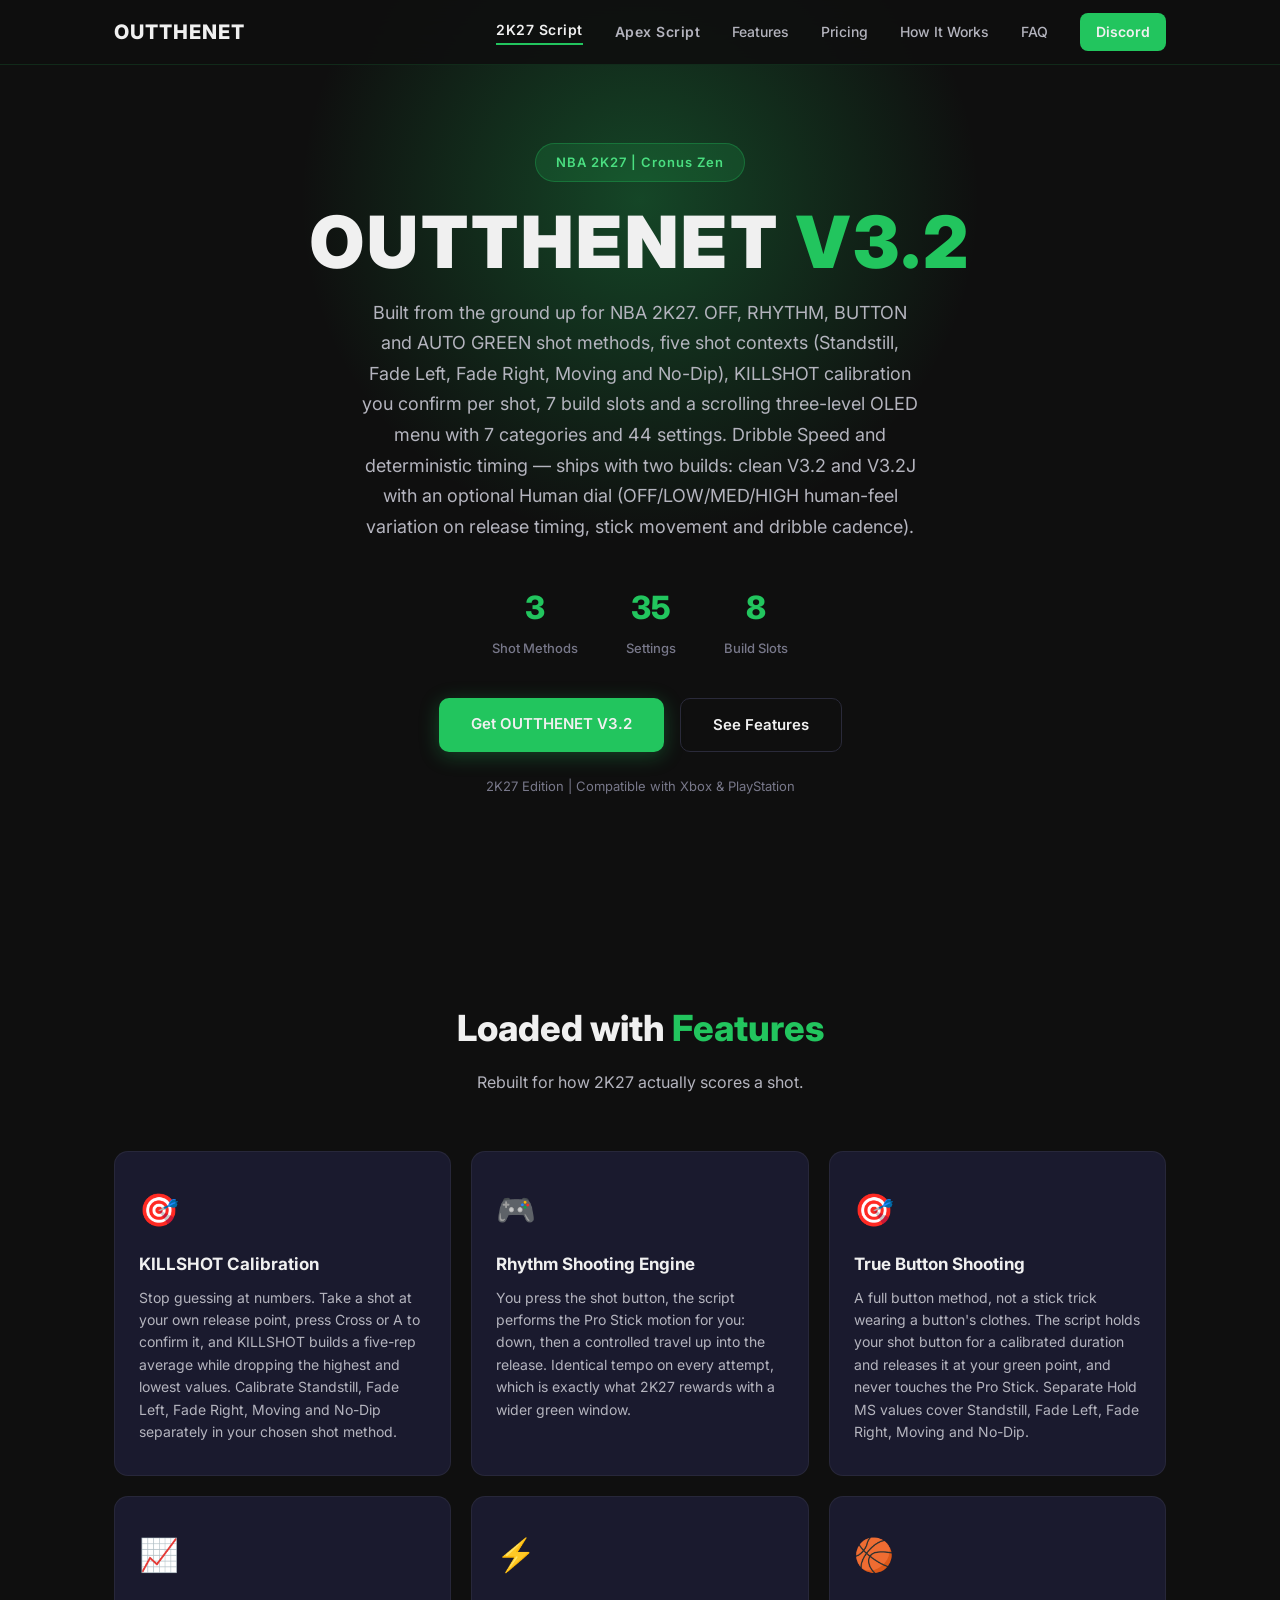
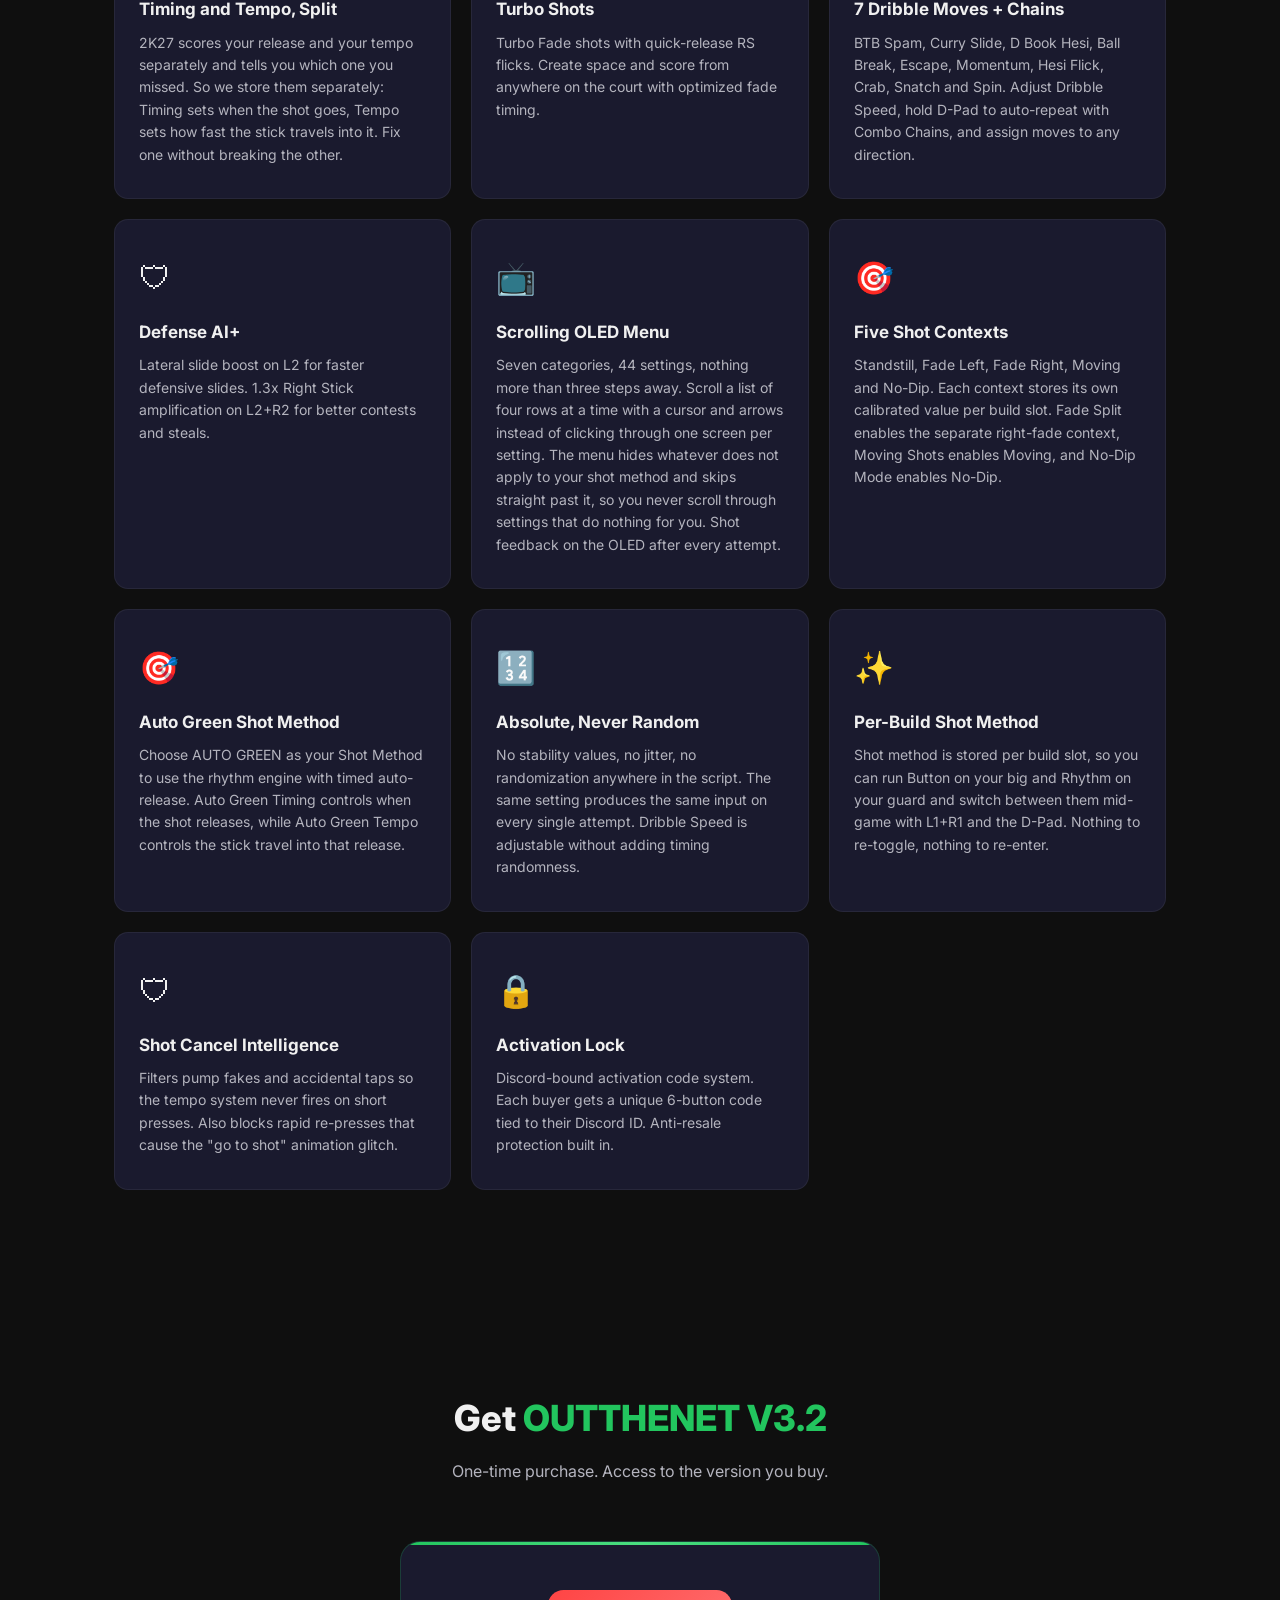
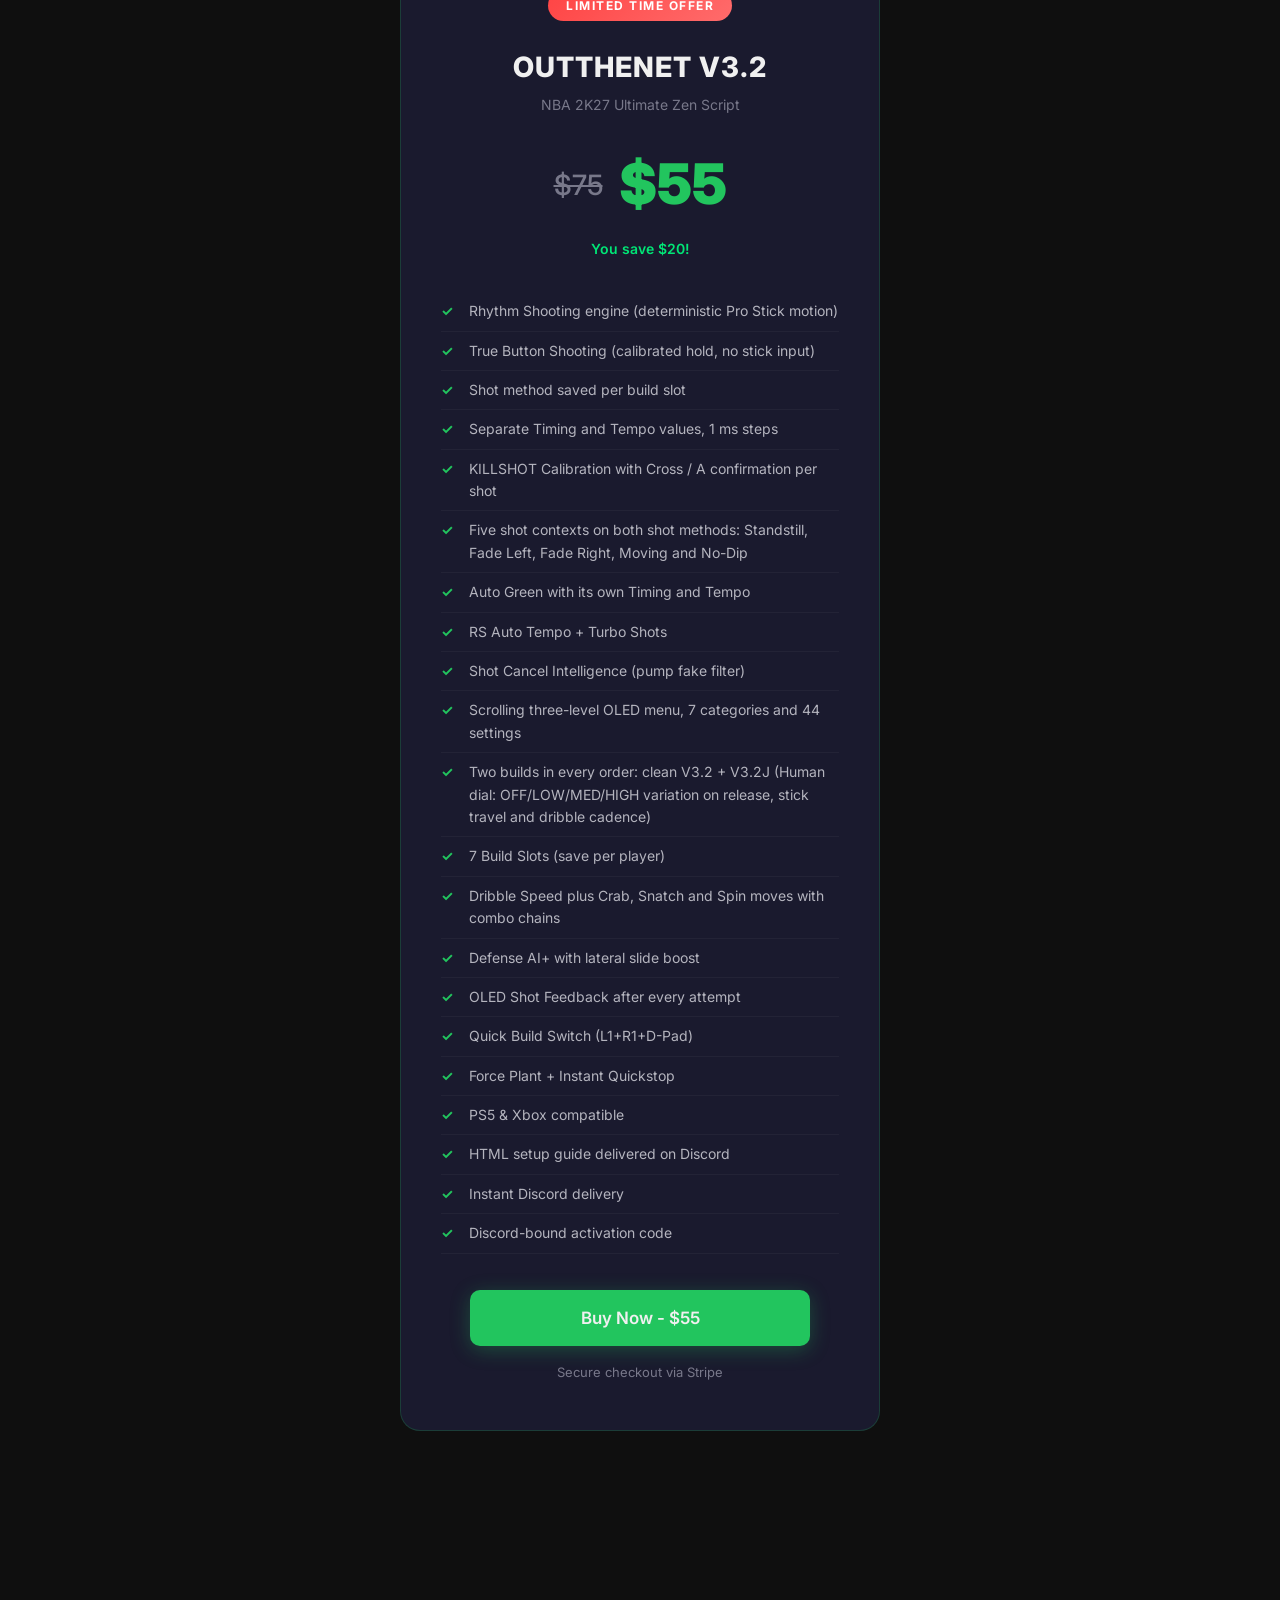
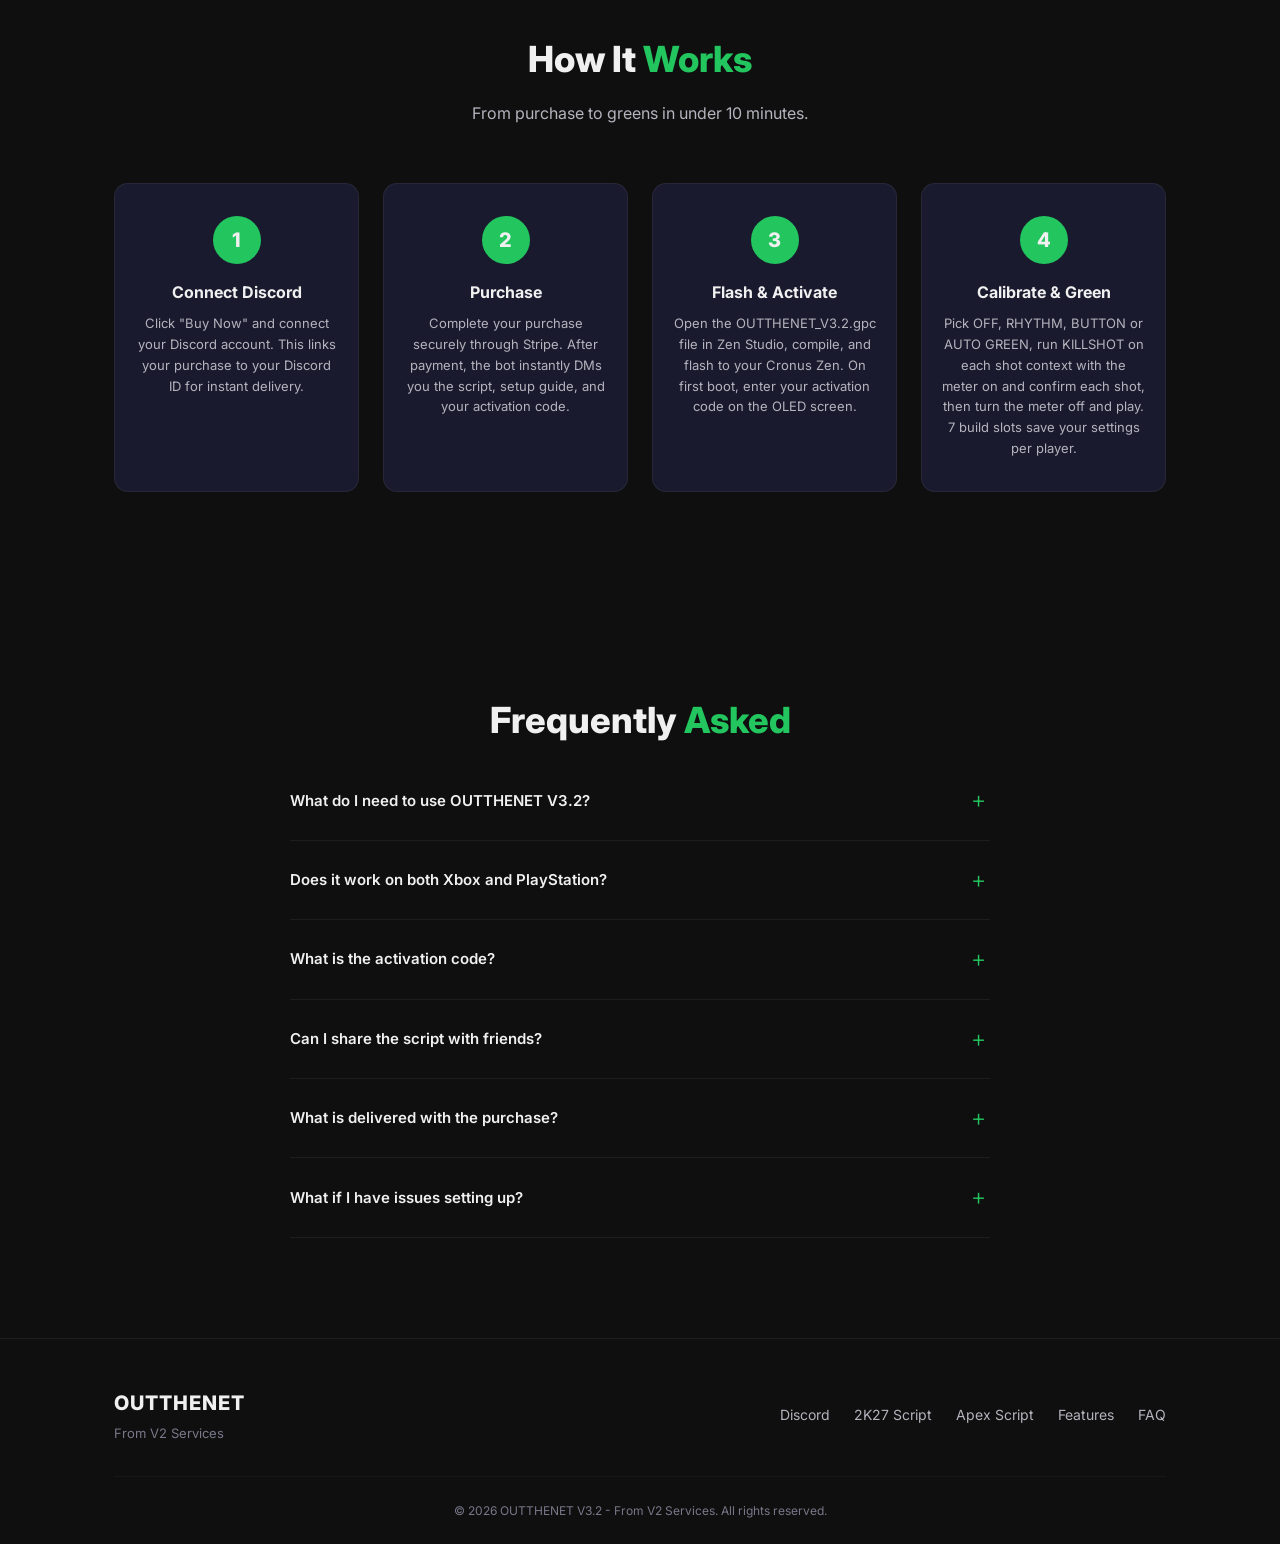
==== index.html @ f7b57c42 "V3.2J copy: stick movement variation Co-Authored-By: XP pxoder <pooder1008@gmail.com>" ====
<!DOCTYPE html>
<html lang="en">
<head>
    <meta charset="UTF-8">
    <meta name="viewport" content="width=device-width, initial-scale=1.0">
    <title>OUTTHENET V3.2 - NBA 2K27 Ultimate Zen Script</title>
    <link rel="preconnect" href="https://fonts.googleapis.com">
    <link rel="preconnect" href="https://fonts.gstatic.com" crossorigin>
    <link href="https://fonts.googleapis.com/css2?family=Inter:wght@300;400;500;600;700;800;900&display=swap" rel="stylesheet">
    <link rel="stylesheet" href="style.css">
</head>
<body>
    <!-- Nav -->
    <nav class="navbar">
        <div class="nav-container">
            <a href="index.html" class="nav-logo" style="text-decoration:none;color:inherit;">OUTTHENET</a>
            <div class="nav-links">
                <a href="index.html" class="nav-product-link nav-active">2K27 Script</a>
                <a href="apex.html" class="nav-product-link">Apex Script</a>
                <a href="#features">Features</a>
                <a href="#pricing">Pricing</a>
                <a href="#how-it-works">How It Works</a>
                <a href="#faq">FAQ</a>
                <a href="https://discord.gg/yZKKEfKaQA" target="_blank" class="nav-discord">Discord</a>
            </div>
            <button class="mobile-menu-btn" onclick="toggleMobile()">
                <span></span><span></span><span></span>
            </button>
        </div>
        <div class="mobile-menu" id="mobileMenu">
            <a href="index.html" onclick="toggleMobile()">2K27 Script</a>
            <a href="apex.html" onclick="toggleMobile()">Apex Script</a>
            <a href="#features" onclick="toggleMobile()">Features</a>
            <a href="#pricing" onclick="toggleMobile()">Pricing</a>
            <a href="#how-it-works" onclick="toggleMobile()">How It Works</a>
            <a href="#faq" onclick="toggleMobile()">FAQ</a>
            <a href="https://discord.gg/yZKKEfKaQA" target="_blank">Discord</a>
        </div>
    </nav>

    <!-- Hero -->
    <section class="hero">
        <div class="hero-glow"></div>
        <div class="hero-content">
            <div class="hero-badge">NBA 2K27 | Cronus Zen</div>
            <h1>OUTTHENET <span class="blue">V3.2</span></h1>
            <p class="hero-subtitle">Built from the ground up for NBA 2K27. OFF, RHYTHM, BUTTON and AUTO GREEN shot methods, five shot contexts (Standstill, Fade Left, Fade Right, Moving and No-Dip), KILLSHOT calibration you confirm per shot, 7 build slots and a scrolling three-level OLED menu with 7 categories and 44 settings. Dribble Speed and deterministic timing — ships with two builds: clean V3.2 and V3.2J with an optional Human dial (OFF/LOW/MED/HIGH human-feel variation on release timing, stick movement and dribble cadence).</p>
            <div class="hero-stats">
                <div class="stat">
                    <span class="stat-number">3</span>
                    <span class="stat-label">Shot Methods</span>
                </div>
                <div class="stat">
                    <span class="stat-number">35</span>
                    <span class="stat-label">Settings</span>
                </div>
                <div class="stat">
                    <span class="stat-number">8</span>
                    <span class="stat-label">Build Slots</span>
                </div>
            </div>
            <div class="hero-buttons">
                <a href="#pricing" class="btn btn-primary">Get OUTTHENET V3.2</a>
                <a href="#features" class="btn btn-outline">See Features</a>
            </div>
            <p class="hero-compat">2K27 Edition | Compatible with Xbox &amp; PlayStation</p>
        </div>
    </section>

    <!-- Features -->
    <section class="features" id="features">
        <div class="container">
            <h2 class="section-title">Loaded with <span class="blue">Features</span></h2>
            <p class="section-subtitle">Rebuilt for how 2K27 actually scores a shot.</p>
            <div class="features-grid">
                <div class="feature-card">
                    <div class="feature-icon">&#127919;</div>
                    <h3>KILLSHOT Calibration</h3>
                    <p>Stop guessing at numbers. Take a shot at your own release point, press Cross or A to confirm it, and KILLSHOT builds a five-rep average while dropping the highest and lowest values. Calibrate Standstill, Fade Left, Fade Right, Moving and No-Dip separately in your chosen shot method.</p>
                </div>
                <div class="feature-card">
                    <div class="feature-icon">&#127918;</div>
                    <h3>Rhythm Shooting Engine</h3>
                    <p>You press the shot button, the script performs the Pro Stick motion for you: down, then a controlled travel up into the release. Identical tempo on every attempt, which is exactly what 2K27 rewards with a wider green window.</p>
                </div>
                <div class="feature-card">
                    <div class="feature-icon">&#127919;</div>
                    <h3>True Button Shooting</h3>
                    <p>A full button method, not a stick trick wearing a button's clothes. The script holds your shot button for a calibrated duration and releases it at your green point, and never touches the Pro Stick. Separate Hold MS values cover Standstill, Fade Left, Fade Right, Moving and No-Dip.</p>
                </div>
                <div class="feature-card">
                    <div class="feature-icon">&#128200;</div>
                    <h3>Timing and Tempo, Split</h3>
                    <p>2K27 scores your release and your tempo separately and tells you which one you missed. So we store them separately: Timing sets when the shot goes, Tempo sets how fast the stick travels into it. Fix one without breaking the other.</p>
                </div>
                <div class="feature-card">
                    <div class="feature-icon">&#9889;</div>
                    <h3>Turbo Shots</h3>
                    <p>Turbo Fade shots with quick-release RS flicks. Create space and score from anywhere on the court with optimized fade timing.</p>
                </div>
                <div class="feature-card">
                    <div class="feature-icon">&#127936;</div>
                    <h3>7 Dribble Moves + Chains</h3>
                    <p>BTB Spam, Curry Slide, D Book Hesi, Ball Break, Escape, Momentum, Hesi Flick, Crab, Snatch and Spin. Adjust Dribble Speed, hold D-Pad to auto-repeat with Combo Chains, and assign moves to any direction.</p>
                </div>
                <div class="feature-card">
                    <div class="feature-icon">&#128737;</div>
                    <h3>Defense AI+</h3>
                    <p>Lateral slide boost on L2 for faster defensive slides. 1.3x Right Stick amplification on L2+R2 for better contests and steals.</p>
                </div>
                <div class="feature-card">
                    <div class="feature-icon">&#128250;</div>
                    <h3>Scrolling OLED Menu</h3>
                    <p>Seven categories, 44 settings, nothing more than three steps away. Scroll a list of four rows at a time with a cursor and arrows instead of clicking through one screen per setting. The menu hides whatever does not apply to your shot method and skips straight past it, so you never scroll through settings that do nothing for you. Shot feedback on the OLED after every attempt.</p>
                </div>
                <div class="feature-card">
                    <div class="feature-icon">&#127919;</div>
                    <h3>Five Shot Contexts</h3>
                    <p>Standstill, Fade Left, Fade Right, Moving and No-Dip. Each context stores its own calibrated value per build slot. Fade Split enables the separate right-fade context, Moving Shots enables Moving, and No-Dip Mode enables No-Dip.</p>
                </div>
                <div class="feature-card">
                    <div class="feature-icon">&#127919;</div>
                    <h3>Auto Green Shot Method</h3>
                    <p>Choose AUTO GREEN as your Shot Method to use the rhythm engine with timed auto-release. Auto Green Timing controls when the shot releases, while Auto Green Tempo controls the stick travel into that release.</p>
                </div>
                <div class="feature-card">
                    <div class="feature-icon">&#128290;</div>
                    <h3>Absolute, Never Random</h3>
                    <p>No stability values, no jitter, no randomization anywhere in the script. The same setting produces the same input on every single attempt. Dribble Speed is adjustable without adding timing randomness.</p>
                </div>
                <div class="feature-card">
                    <div class="feature-icon">&#10024;</div>
                    <h3>Per-Build Shot Method</h3>
                    <p>Shot method is stored per build slot, so you can run Button on your big and Rhythm on your guard and switch between them mid-game with L1+R1 and the D-Pad. Nothing to re-toggle, nothing to re-enter.</p>
                </div>
                <div class="feature-card">
                    <div class="feature-icon">&#128737;</div>
                    <h3>Shot Cancel Intelligence</h3>
                    <p>Filters pump fakes and accidental taps so the tempo system never fires on short presses. Also blocks rapid re-presses that cause the "go to shot" animation glitch.</p>
                </div>
                <div class="feature-card">
                    <div class="feature-icon">&#128274;</div>
                    <h3>Activation Lock</h3>
                    <p>Discord-bound activation code system. Each buyer gets a unique 6-button code tied to their Discord ID. Anti-resale protection built in.</p>
                </div>
            </div>
        </div>
    </section>

    <!-- Pricing -->
    <section class="pricing" id="pricing">
        <div class="container">
            <h2 class="section-title">Get <span class="blue">OUTTHENET V3.2</span></h2>
            <p class="section-subtitle">One-time purchase. Access to the version you buy.</p>
            <div class="pricing-card">
                <div class="pricing-badge">LIMITED TIME OFFER</div>
                <div class="pricing-name">OUTTHENET V3.2</div>
                <div class="pricing-tagline">NBA 2K27 Ultimate Zen Script</div>
                <div class="pricing-price">
                    <span class="original-price">$75</span>
                    <span class="current-price">$55</span>
                </div>
                <div class="pricing-save">You save $20!</div>
                <ul class="pricing-features">
                    <li>Rhythm Shooting engine (deterministic Pro Stick motion)</li>
                    <li>True Button Shooting (calibrated hold, no stick input)</li>
                    <li>Shot method saved per build slot</li>
                    <li>Separate Timing and Tempo values, 1 ms steps</li>
                    <li>KILLSHOT Calibration with Cross / A confirmation per shot</li>
                    <li>Five shot contexts on both shot methods: Standstill, Fade Left, Fade Right, Moving and No-Dip</li>
                    <li>Auto Green with its own Timing and Tempo</li>
                    <li>RS Auto Tempo + Turbo Shots</li>
                    <li>Shot Cancel Intelligence (pump fake filter)</li>
                    <li>Scrolling three-level OLED menu, 7 categories and 44 settings</li>
                    <li>Two builds in every order: clean V3.2 + V3.2J (Human dial: OFF/LOW/MED/HIGH variation on release, stick travel and dribble cadence)</li>
                    <li>7 Build Slots (save per player)</li>
                    <li>Dribble Speed plus Crab, Snatch and Spin moves with combo chains</li>
                    <li>Defense AI+ with lateral slide boost</li>
                    <li>OLED Shot Feedback after every attempt</li>
                    <li>Quick Build Switch (L1+R1+D-Pad)</li>
                    <li>Force Plant + Instant Quickstop</li>
                    <li>PS5 &amp; Xbox compatible</li>
                    <li>HTML setup guide delivered on Discord</li>
                    <li>Instant Discord delivery</li>
                    <li>Discord-bound activation code</li>
                </ul>
                <button class="btn btn-primary btn-large" id="buyButton" onclick="handleBuy()">
                    Buy Now - $55
                </button>
                <p class="pricing-note">Secure checkout via Stripe</p>
            </div>
        </div>
    </section>

    <!-- How It Works -->
    <section class="how-it-works" id="how-it-works">
        <div class="container">
            <h2 class="section-title">How It <span class="blue">Works</span></h2>
            <p class="section-subtitle">From purchase to greens in under 10 minutes.</p>
            <div class="steps">
                <div class="step">
                    <div class="step-number">1</div>
                    <h3>Connect Discord</h3>
                    <p>Click "Buy Now" and connect your Discord account. This links your purchase to your Discord ID for instant delivery.</p>
                </div>
                <div class="step">
                    <div class="step-number">2</div>
                    <h3>Purchase</h3>
                    <p>Complete your purchase securely through Stripe. After payment, the bot instantly DMs you the script, setup guide, and your activation code.</p>
                </div>
                <div class="step">
                    <div class="step-number">3</div>
                    <h3>Flash &amp; Activate</h3>
                    <p>Open the OUTTHENET_V3.2.gpc file in Zen Studio, compile, and flash to your Cronus Zen. On first boot, enter your activation code on the OLED screen.</p>
                </div>
                <div class="step">
                    <div class="step-number">4</div>
                    <h3>Calibrate & Green</h3>
                        <p>Pick OFF, RHYTHM, BUTTON or AUTO GREEN, run KILLSHOT on each shot context with the meter on and confirm each shot, then turn the meter off and play. 7 build slots save your settings per player.</p>
                </div>
            </div>
        </div>
    </section>

    <!-- FAQ -->
    <section class="faq" id="faq">
        <div class="container">
            <h2 class="section-title">Frequently <span class="blue">Asked</span></h2>
            <div class="faq-list">
                <div class="faq-item" onclick="toggleFaq(this)">
                    <div class="faq-question">
                        <span>What do I need to use OUTTHENET V3.2?</span>
                        <span class="faq-arrow">+</span>
                    </div>
                    <div class="faq-answer">
                        <p>You need a Cronus Zen device, a USB cable, Zen Studio software (free), and an Xbox or PlayStation controller and console. A Discord account is required for your activation code.</p>
                    </div>
                </div>
                <div class="faq-item" onclick="toggleFaq(this)">
                    <div class="faq-question">
                        <span>Does it work on both Xbox and PlayStation?</span>
                        <span class="faq-arrow">+</span>
                    </div>
                    <div class="faq-answer">
                        <p>Yes! The script supports PS5 and Xbox, auto-detects your console, and adjusts button labels on the OLED automatically. All features work identically on both platforms.</p>
                    </div>
                </div>
                <div class="faq-item" onclick="toggleFaq(this)">
                    <div class="faq-question">
                        <span>What is the activation code?</span>
                        <span class="faq-arrow">+</span>
                    </div>
                    <div class="faq-answer">
                        <p>After purchasing, our bot automatically DMs you a unique 6-button code tied to your Discord ID along with the script and setup guide. Enter the code on your Zen's OLED screen once - it saves permanently.</p>
                    </div>
                </div>
                <div class="faq-item" onclick="toggleFaq(this)">
                    <div class="faq-question">
                        <span>Can I share the script with friends?</span>
                        <span class="faq-arrow">+</span>
                    </div>
                    <div class="faq-answer">
                        <p>Each copy requires a unique activation code generated from a Discord account with the VIP role. Your friends would need to purchase their own copy to receive a code.</p>
                    </div>
                </div>
                <div class="faq-item" onclick="toggleFaq(this)">
                    <div class="faq-question">
                        <span>What is delivered with the purchase?</span>
                        <span class="faq-arrow">+</span>
                    </div>
                    <div class="faq-answer">
                        <p>Your purchase includes the OUTTHENET V3.2 script and the HTML setup guide delivered through Discord. The guide covers activation, the three-level menu, KILLSHOT calibration, five shot contexts, Dribble Speed and the Crab, Snatch and Spin moves.</p>
                    </div>
                </div>
                <div class="faq-item" onclick="toggleFaq(this)">
                    <div class="faq-question">
                        <span>What if I have issues setting up?</span>
                        <span class="faq-arrow">+</span>
                    </div>
                    <div class="faq-answer">
                        <p>An HTML setup guide that opens in any browser is delivered on Discord with your purchase, covering installation, activation, menu navigation, recommended settings, and troubleshooting. You can also get help in our Discord server.</p>
                    </div>
                </div>
            </div>
        </div>
    </section>

    <!-- Footer -->
    <footer class="footer">
        <div class="container">
            <div class="footer-content">
                <div class="footer-brand">
                    <div class="footer-logo">OUTTHENET</div>
                    <p>From V2 Services</p>
                </div>
                <div class="footer-links">
                    <a href="https://discord.gg/yZKKEfKaQA" target="_blank">Discord</a>
                    <a href="index.html">2K27 Script</a>
                    <a href="apex.html">Apex Script</a>
                    <a href="#features">Features</a>
                    <a href="#faq">FAQ</a>
                </div>
            </div>
            <div class="footer-bottom">
                <p>&copy; 2026 OUTTHENET V3.2 - From V2 Services. All rights reserved.</p>
            </div>
        </div>
    </footer>

    <script>window.OUTTHENET_DELIVERY_URL = 'https://outthenetvision-production.up.railway.app';</script>
    <script src="script.js"></script>
</body>
</html>
---- style.css ----
/* === RESET & BASE === */
*, *::before, *::after {
    margin: 0;
    padding: 0;
    box-sizing: border-box;
}

:root {
    --bg: #0f0f0f;
    --bg-card: #1a1a2e;
    --bg-card-hover: #1e1e3a;
    --blue: #22c55e;
    --blue-light: #4ade80;
    --blue-glow: rgba(34, 197, 94, 0.3);
    --white: #f0f0f0;
    --gray: #b4b4be;
    --gray-mid: #78788a;
    --gray-dark: #2a2a3a;
    --green: #00e676;
    --red: #ff4444;
    --font: 'Inter', -apple-system, BlinkMacSystemFont, 'Segoe UI', sans-serif;
}

html {
    scroll-behavior: smooth;
}

body {
    font-family: var(--font);
    background: var(--bg);
    color: var(--white);
    line-height: 1.6;
    overflow-x: hidden;
}

.container {
    max-width: 1100px;
    margin: 0 auto;
    padding: 0 24px;
}

.blue { color: var(--blue); }
.v2 { color: var(--blue); }
.cyan { color: #00e5ff; }

/* === NAVBAR === */
.navbar {
    position: fixed;
    top: 0;
    left: 0;
    right: 0;
    z-index: 1000;
    background: rgba(15, 15, 15, 0.9);
    backdrop-filter: blur(20px);
    border-bottom: 1px solid rgba(34, 197, 94, 0.15);
}

.nav-container {
    max-width: 1100px;
    margin: 0 auto;
    padding: 0 24px;
    display: flex;
    align-items: center;
    justify-content: space-between;
    height: 64px;
}

.nav-logo {
    font-size: 20px;
    font-weight: 800;
    letter-spacing: 1px;
}

.nav-links {
    display: flex;
    align-items: center;
    gap: 32px;
}

.nav-links a {
    color: var(--gray);
    text-decoration: none;
    font-size: 14px;
    font-weight: 500;
    transition: color 0.2s;
}

.nav-links a:hover {
    color: var(--white);
}

.nav-discord {
    background: var(--blue);
    color: var(--white) !important;
    padding: 8px 16px;
    border-radius: 8px;
    font-weight: 600 !important;
    transition: background 0.2s !important;
}

.nav-discord:hover {
    background: var(--blue-light) !important;
}

.nav-product-link {
    font-weight: 600 !important;
    letter-spacing: 0.5px;
}

.nav-active {
    color: var(--white) !important;
    border-bottom: 2px solid var(--blue);
    padding-bottom: 2px;
}

/* APEX page nav-active uses cyan */
body.apex-page .nav-active {
    border-bottom-color: #00e5ff;
}

.mobile-menu-btn {
    display: none;
    flex-direction: column;
    gap: 5px;
    background: none;
    border: none;
    cursor: pointer;
    padding: 4px;
}

.mobile-menu-btn span {
    display: block;
    width: 24px;
    height: 2px;
    background: var(--white);
    border-radius: 2px;
    transition: 0.3s;
}

.mobile-menu {
    display: none;
    flex-direction: column;
    padding: 16px 24px;
    gap: 16px;
    background: rgba(15, 15, 15, 0.98);
    border-bottom: 1px solid rgba(34, 197, 94, 0.15);
}

.mobile-menu a {
    color: var(--gray);
    text-decoration: none;
    font-size: 16px;
    font-weight: 500;
}

.mobile-menu.active {
    display: flex;
}

/* === HERO === */
.hero {
    min-height: 100vh;
    display: flex;
    align-items: center;
    justify-content: center;
    text-align: center;
    padding: 100px 24px 60px;
    position: relative;
    overflow: hidden;
}

.hero-glow {
    position: absolute;
    top: -200px;
    left: 50%;
    transform: translateX(-50%);
    width: 800px;
    height: 800px;
    background: radial-gradient(circle, var(--blue-glow) 0%, transparent 60%);
    pointer-events: none;
    animation: pulseGlow 4s ease-in-out infinite;
}

@keyframes pulseGlow {
    0%, 100% { opacity: 0.4; transform: translateX(-50%) scale(1); }
    50% { opacity: 0.7; transform: translateX(-50%) scale(1.1); }
}

.hero-content {
    position: relative;
    z-index: 1;
    max-width: 700px;
}

.hero-badge {
    display: inline-block;
    background: rgba(34, 197, 94, 0.15);
    border: 1px solid rgba(34, 197, 94, 0.3);
    color: var(--blue-light);
    padding: 8px 20px;
    border-radius: 50px;
    font-size: 13px;
    font-weight: 600;
    letter-spacing: 1px;
    margin-bottom: 24px;
}

.hero h1 {
    font-size: 72px;
    font-weight: 900;
    letter-spacing: 3px;
    line-height: 1;
    margin-bottom: 20px;
}

.hero-subtitle {
    font-size: 18px;
    color: var(--gray);
    max-width: 560px;
    margin: 0 auto 40px;
    line-height: 1.7;
}

.hero-stats {
    display: flex;
    justify-content: center;
    gap: 48px;
    margin-bottom: 40px;
}

.stat {
    display: flex;
    flex-direction: column;
    align-items: center;
}

.stat-number {
    font-size: 32px;
    font-weight: 800;
    color: var(--blue);
}

.stat-label {
    font-size: 13px;
    color: var(--gray-mid);
    font-weight: 500;
    margin-top: 4px;
}

.hero-buttons {
    display: flex;
    gap: 16px;
    justify-content: center;
    margin-bottom: 24px;
}

.hero-compat {
    font-size: 13px;
    color: var(--gray-mid);
}

/* === APEX CYAN THEME === */
.hero-glow-cyan {
    background: radial-gradient(circle, rgba(0, 229, 255, 0.25) 0%, transparent 60%);
}

.stat-cyan {
    color: #00e5ff;
}

.btn-cyan {
    background: #00e5ff;
    color: #0a0a0f;
    box-shadow: 0 4px 20px rgba(0, 229, 255, 0.3);
}

.btn-cyan:hover {
    background: #46e5ff;
    box-shadow: 0 4px 30px rgba(0, 229, 255, 0.5);
    transform: translateY(-1px);
    color: #0a0a0f;
}

.price-cyan {
    color: #00e5ff;
}

.faq-arrow-cyan {
    color: #00e5ff;
}

/* === BUTTONS === */
.btn {
    display: inline-block;
    padding: 14px 32px;
    border-radius: 10px;
    font-size: 15px;
    font-weight: 600;
    text-decoration: none;
    cursor: pointer;
    border: none;
    transition: all 0.2s;
    font-family: var(--font);
}

.btn-primary {
    background: var(--blue);
    color: var(--white);
    box-shadow: 0 4px 20px var(--blue-glow);
}

.btn-primary:hover {
    background: var(--blue-light);
    box-shadow: 0 4px 30px rgba(34, 197, 94, 0.5);
    transform: translateY(-1px);
}

.btn-outline {
    background: transparent;
    color: var(--white);
    border: 1px solid var(--gray-dark);
}

.btn-outline:hover {
    border-color: var(--blue);
    color: var(--blue-light);
}

.btn-large {
    padding: 18px 48px;
    font-size: 17px;
    width: 100%;
    max-width: 340px;
}

/* === FEATURES === */
.features {
    padding: 100px 0;
}

.section-title {
    text-align: center;
    font-size: 36px;
    font-weight: 800;
    margin-bottom: 12px;
}

.section-subtitle {
    text-align: center;
    color: var(--gray);
    font-size: 16px;
    margin-bottom: 56px;
}

.features-grid {
    display: grid;
    grid-template-columns: repeat(3, 1fr);
    gap: 20px;
}

.feature-card {
    background: var(--bg-card);
    border: 1px solid rgba(255, 255, 255, 0.06);
    border-radius: 14px;
    padding: 32px 24px;
    transition: all 0.3s;
}

.feature-card:hover {
    background: var(--bg-card-hover);
    border-color: rgba(34, 197, 94, 0.2);
    transform: translateY(-4px);
    box-shadow: 0 8px 30px rgba(34, 197, 94, 0.1);
}

.feature-card-apex:hover {
    border-color: rgba(0, 229, 255, 0.2);
    box-shadow: 0 8px 30px rgba(0, 229, 255, 0.1);
}

.feature-icon {
    font-size: 32px;
    margin-bottom: 16px;
}

.feature-card h3 {
    font-size: 17px;
    font-weight: 700;
    margin-bottom: 8px;
    color: var(--white);
}

.feature-card p {
    font-size: 14px;
    color: var(--gray);
    line-height: 1.6;
}

/* === PRICING === */
.pricing {
    padding: 100px 0;
}

.pricing-card {
    max-width: 480px;
    margin: 0 auto;
    background: var(--bg-card);
    border: 1px solid rgba(34, 197, 94, 0.2);
    border-radius: 20px;
    padding: 48px 40px;
    text-align: center;
    position: relative;
    overflow: hidden;
}

.pricing-card::before {
    content: '';
    position: absolute;
    top: 0;
    left: 0;
    right: 0;
    height: 3px;
    background: linear-gradient(90deg, var(--blue), var(--blue-light), var(--blue));
}

.pricing-card-apex {
    border-color: rgba(0, 229, 255, 0.2);
}

.pricing-card-apex::before {
    background: linear-gradient(90deg, #00b8d4, #00e5ff, #00b8d4);
}

.pricing-card-apex .pricing-features li::before {
    color: #00e5ff;
}

.pricing-badge {
    display: inline-block;
    background: linear-gradient(135deg, #ff4444, #ff6b6b);
    color: white;
    padding: 6px 18px;
    border-radius: 50px;
    font-size: 12px;
    font-weight: 700;
    letter-spacing: 1.5px;
    margin-bottom: 24px;
}

.pricing-name {
    font-size: 28px;
    font-weight: 800;
    letter-spacing: 1px;
    margin-bottom: 4px;
}

.pricing-tagline {
    font-size: 14px;
    color: var(--gray-mid);
    margin-bottom: 24px;
}

.pricing-price {
    display: flex;
    align-items: center;
    justify-content: center;
    gap: 16px;
    margin-bottom: 8px;
}

.original-price {
    font-size: 28px;
    color: var(--gray-mid);
    text-decoration: line-through;
    font-weight: 500;
}

.current-price {
    font-size: 56px;
    font-weight: 900;
    color: var(--blue);
}

.pricing-save {
    color: var(--green);
    font-size: 14px;
    font-weight: 600;
    margin-bottom: 32px;
}

.pricing-features {
    list-style: none;
    text-align: left;
    margin-bottom: 36px;
}

.pricing-features li {
    padding: 8px 0;
    font-size: 14px;
    color: var(--gray);
    border-bottom: 1px solid rgba(255, 255, 255, 0.04);
    position: relative;
    padding-left: 28px;
}

.pricing-features li::before {
    content: '\2713';
    position: absolute;
    left: 0;
    color: var(--blue);
    font-weight: 700;
}

.pricing-note {
    margin-top: 16px;
    font-size: 13px;
    color: var(--gray-mid);
}

/* === HOW IT WORKS === */
.how-it-works {
    padding: 100px 0;
}

.steps {
    display: grid;
    grid-template-columns: repeat(4, 1fr);
    gap: 24px;
}

.step {
    text-align: center;
    padding: 32px 20px;
    background: var(--bg-card);
    border-radius: 14px;
    border: 1px solid rgba(255, 255, 255, 0.06);
    transition: all 0.3s;
}

.step:hover {
    border-color: rgba(34, 197, 94, 0.2);
    transform: translateY(-4px);
}

.step-apex:hover {
    border-color: rgba(0, 229, 255, 0.2);
}

.step-number {
    width: 48px;
    height: 48px;
    background: var(--blue);
    border-radius: 50%;
    display: flex;
    align-items: center;
    justify-content: center;
    font-size: 20px;
    font-weight: 800;
    margin: 0 auto 16px;
}

.step-number.step-number-cyan {
    background: #00e5ff;
    color: #0a0a0f;
}

.step h3 {
    font-size: 16px;
    font-weight: 700;
    margin-bottom: 8px;
}

.step p {
    font-size: 13px;
    color: var(--gray);
    line-height: 1.6;
}

/* === FAQ === */
.faq {
    padding: 100px 0;
}

.faq-list {
    max-width: 700px;
    margin: 0 auto;
}

.faq-item {
    border-bottom: 1px solid rgba(255, 255, 255, 0.06);
    cursor: pointer;
    transition: background 0.2s;
}

.faq-item:hover {
    background: rgba(34, 197, 94, 0.03);
}

.faq-question {
    display: flex;
    justify-content: space-between;
    align-items: center;
    padding: 20px 0;
    font-size: 15px;
    font-weight: 600;
}

.faq-arrow {
    color: var(--blue);
    font-size: 24px;
    font-weight: 300;
    transition: transform 0.3s;
    min-width: 24px;
    text-align: center;
}

.faq-item.active .faq-arrow {
    transform: rotate(45deg);
}

.faq-answer {
    max-height: 0;
    overflow: hidden;
    transition: max-height 0.3s ease, padding 0.3s ease;
}

.faq-item.active .faq-answer {
    max-height: 200px;
    padding-bottom: 20px;
}

.faq-answer p {
    font-size: 14px;
    color: var(--gray);
    line-height: 1.7;
}

/* === FOOTER === */
.footer {
    padding: 48px 0 24px;
    border-top: 1px solid rgba(255, 255, 255, 0.06);
}

.footer-content {
    display: flex;
    justify-content: space-between;
    align-items: center;
    margin-bottom: 32px;
}

.footer-logo {
    font-size: 20px;
    font-weight: 800;
    letter-spacing: 1px;
    margin-bottom: 4px;
}

.footer-brand p {
    font-size: 13px;
    color: var(--gray-mid);
}

.footer-links {
    display: flex;
    gap: 24px;
}

.footer-links a {
    color: var(--gray);
    text-decoration: none;
    font-size: 14px;
    transition: color 0.2s;
}

.footer-links a:hover {
    color: var(--blue-light);
}

.footer-bottom {
    text-align: center;
    padding-top: 24px;
    border-top: 1px solid rgba(255, 255, 255, 0.04);
}

.footer-bottom p {
    font-size: 12px;
    color: var(--gray-mid);
}

/* === RESPONSIVE === */
@media (max-width: 900px) {
    .features-grid {
        grid-template-columns: repeat(2, 1fr);
    }

    .steps {
        grid-template-columns: repeat(2, 1fr);
    }

    .hero h1 {
        font-size: 48px;
    }
}

@media (max-width: 640px) {
    .nav-links {
        display: none;
    }

    .mobile-menu-btn {
        display: flex;
    }

    .hero h1 {
        font-size: 36px;
    }

    .hero-subtitle {
        font-size: 15px;
    }

    .hero-stats {
        gap: 24px;
    }

    .stat-number {
        font-size: 24px;
    }

    .hero-buttons {
        flex-direction: column;
        align-items: center;
    }

    .features-grid {
        grid-template-columns: 1fr;
    }

    .steps {
        grid-template-columns: 1fr;
    }

    .pricing-card {
        padding: 32px 24px;
    }

    .current-price {
        font-size: 44px;
    }

    .footer-content {
        flex-direction: column;
        gap: 24px;
        text-align: center;
    }

    .section-title {
        font-size: 28px;
    }
}
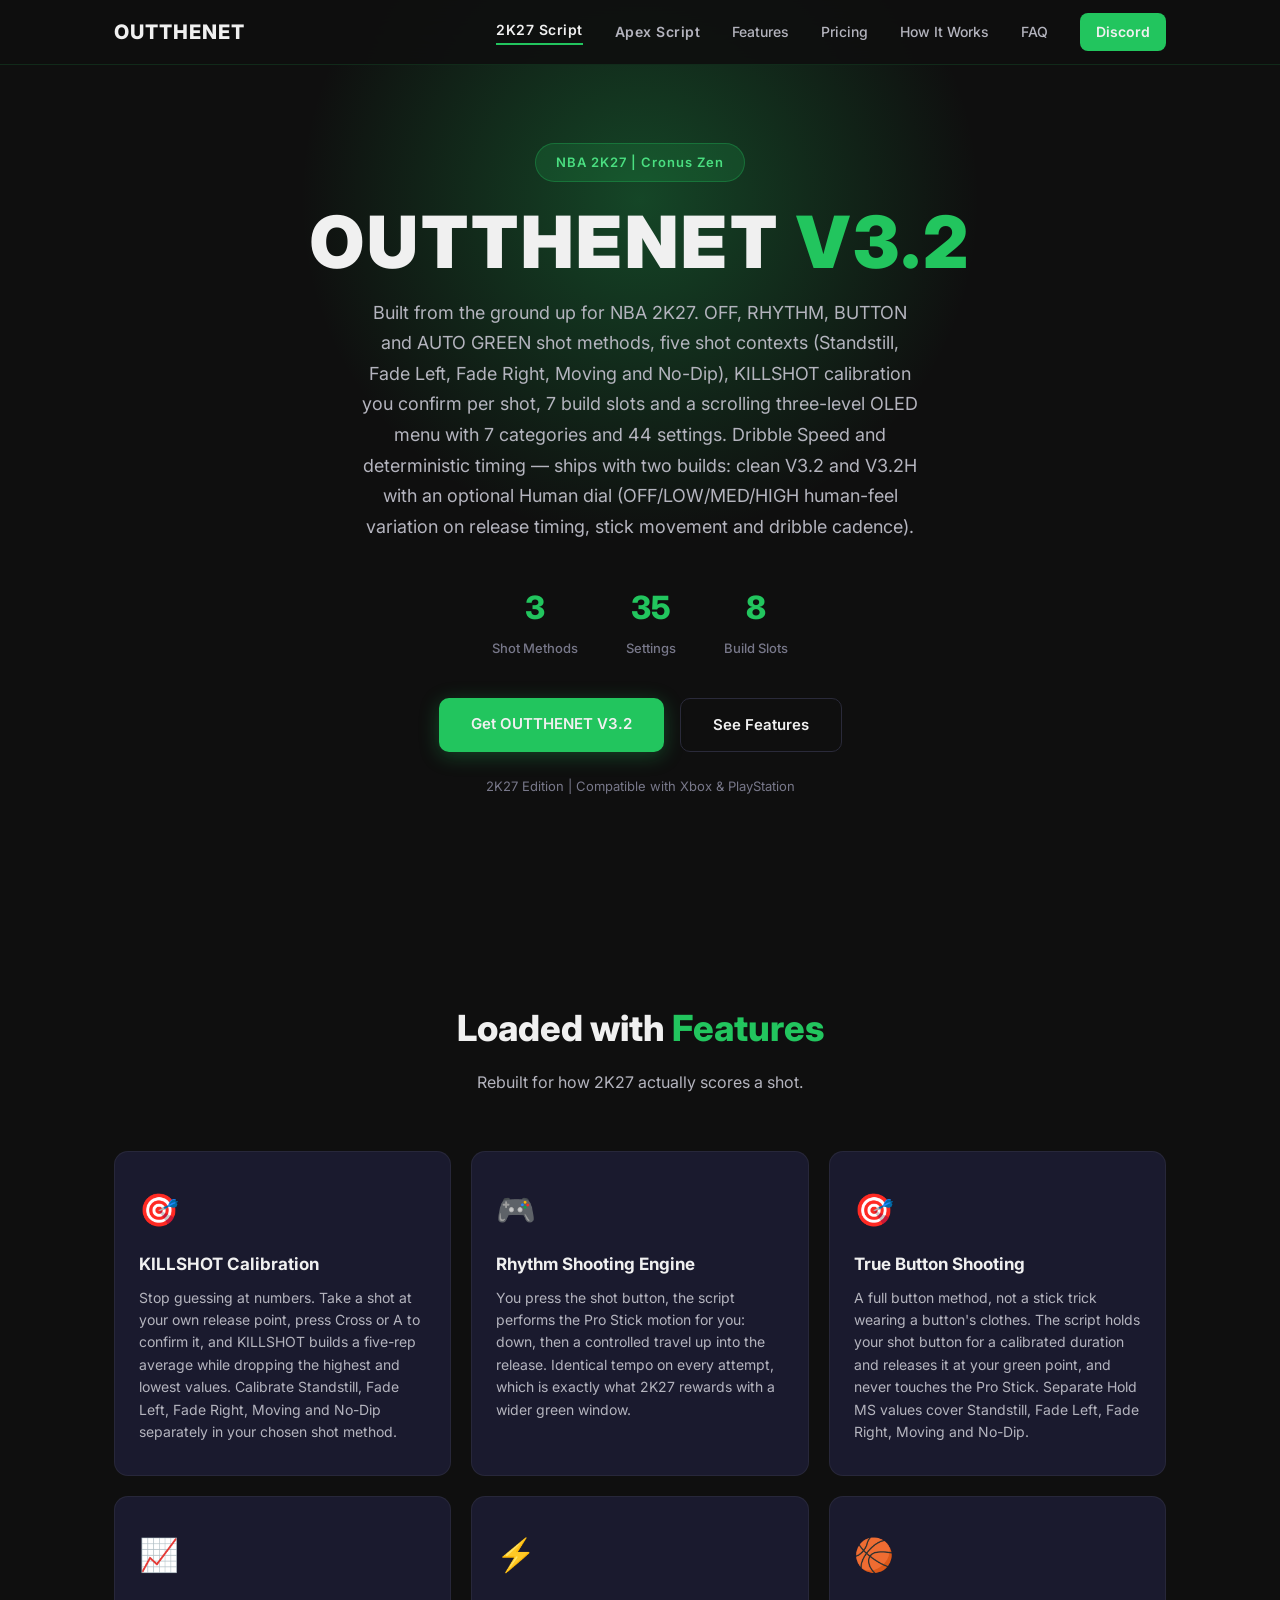
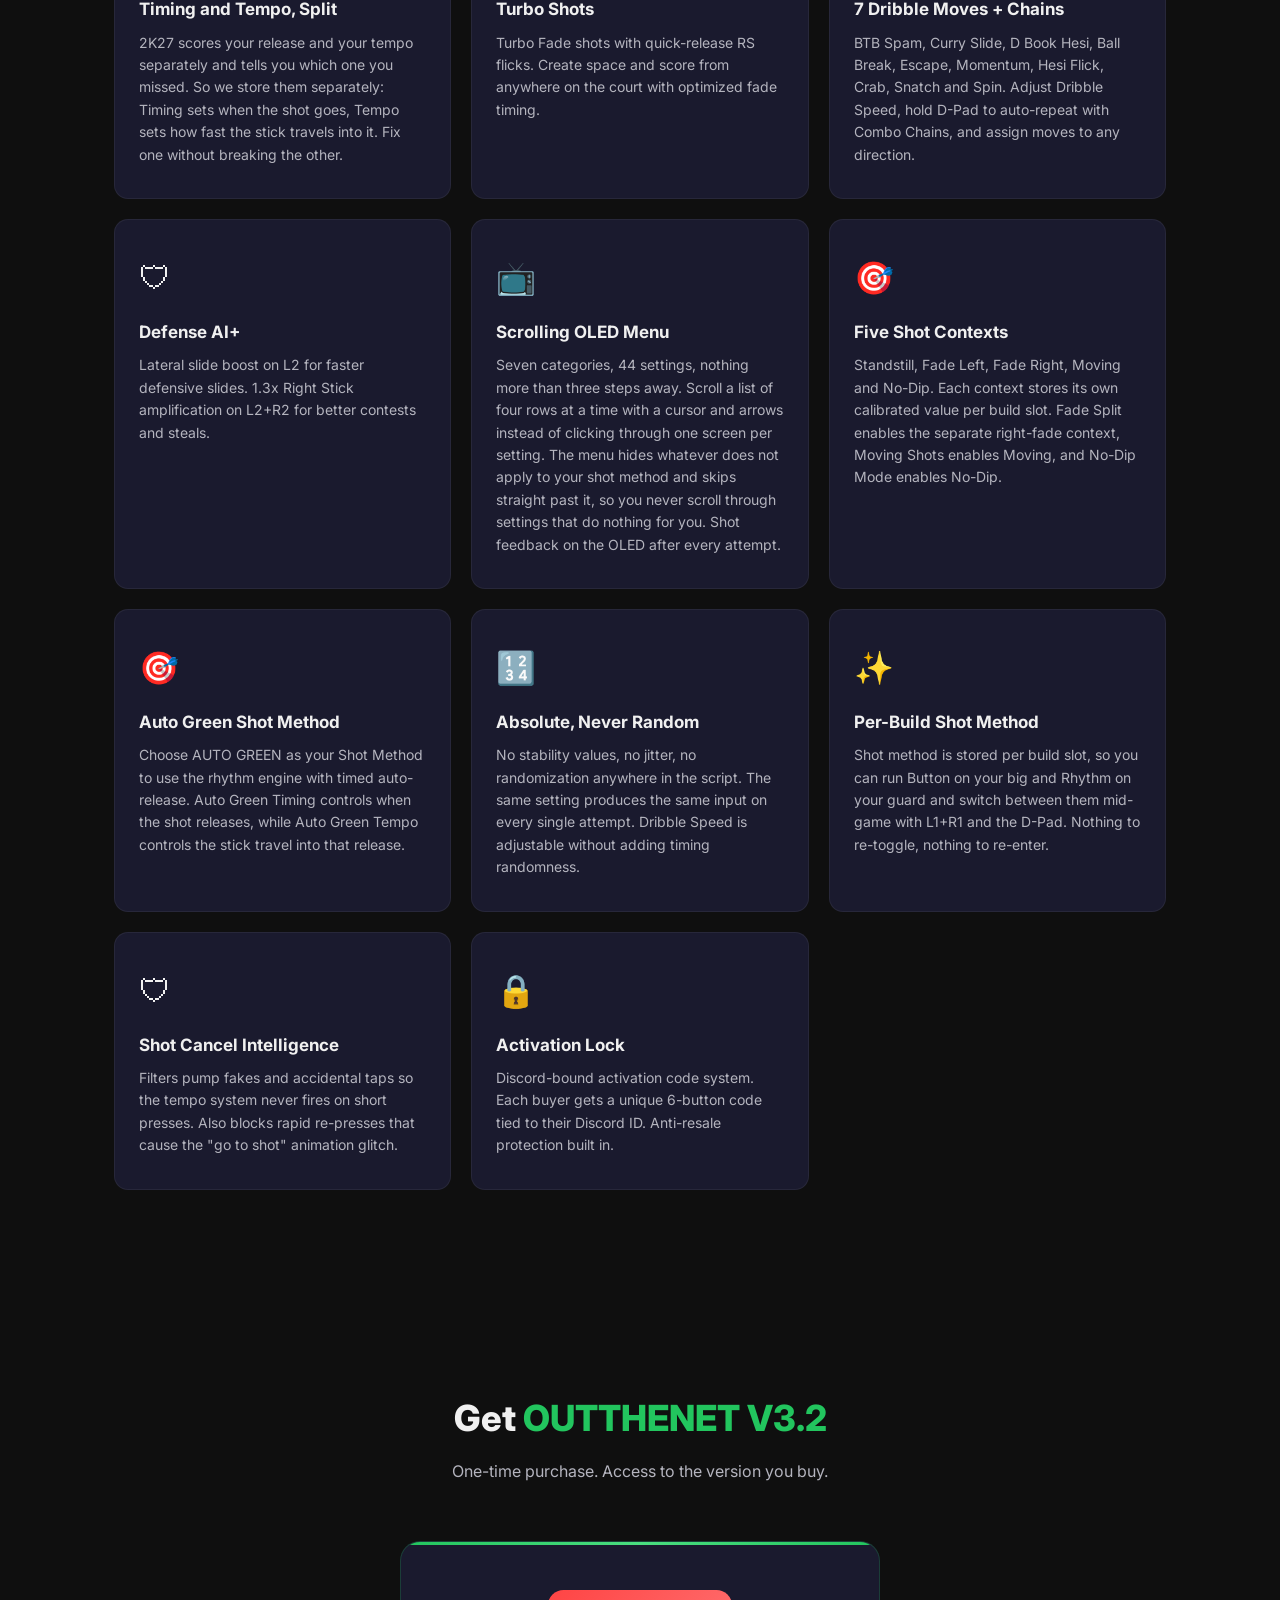
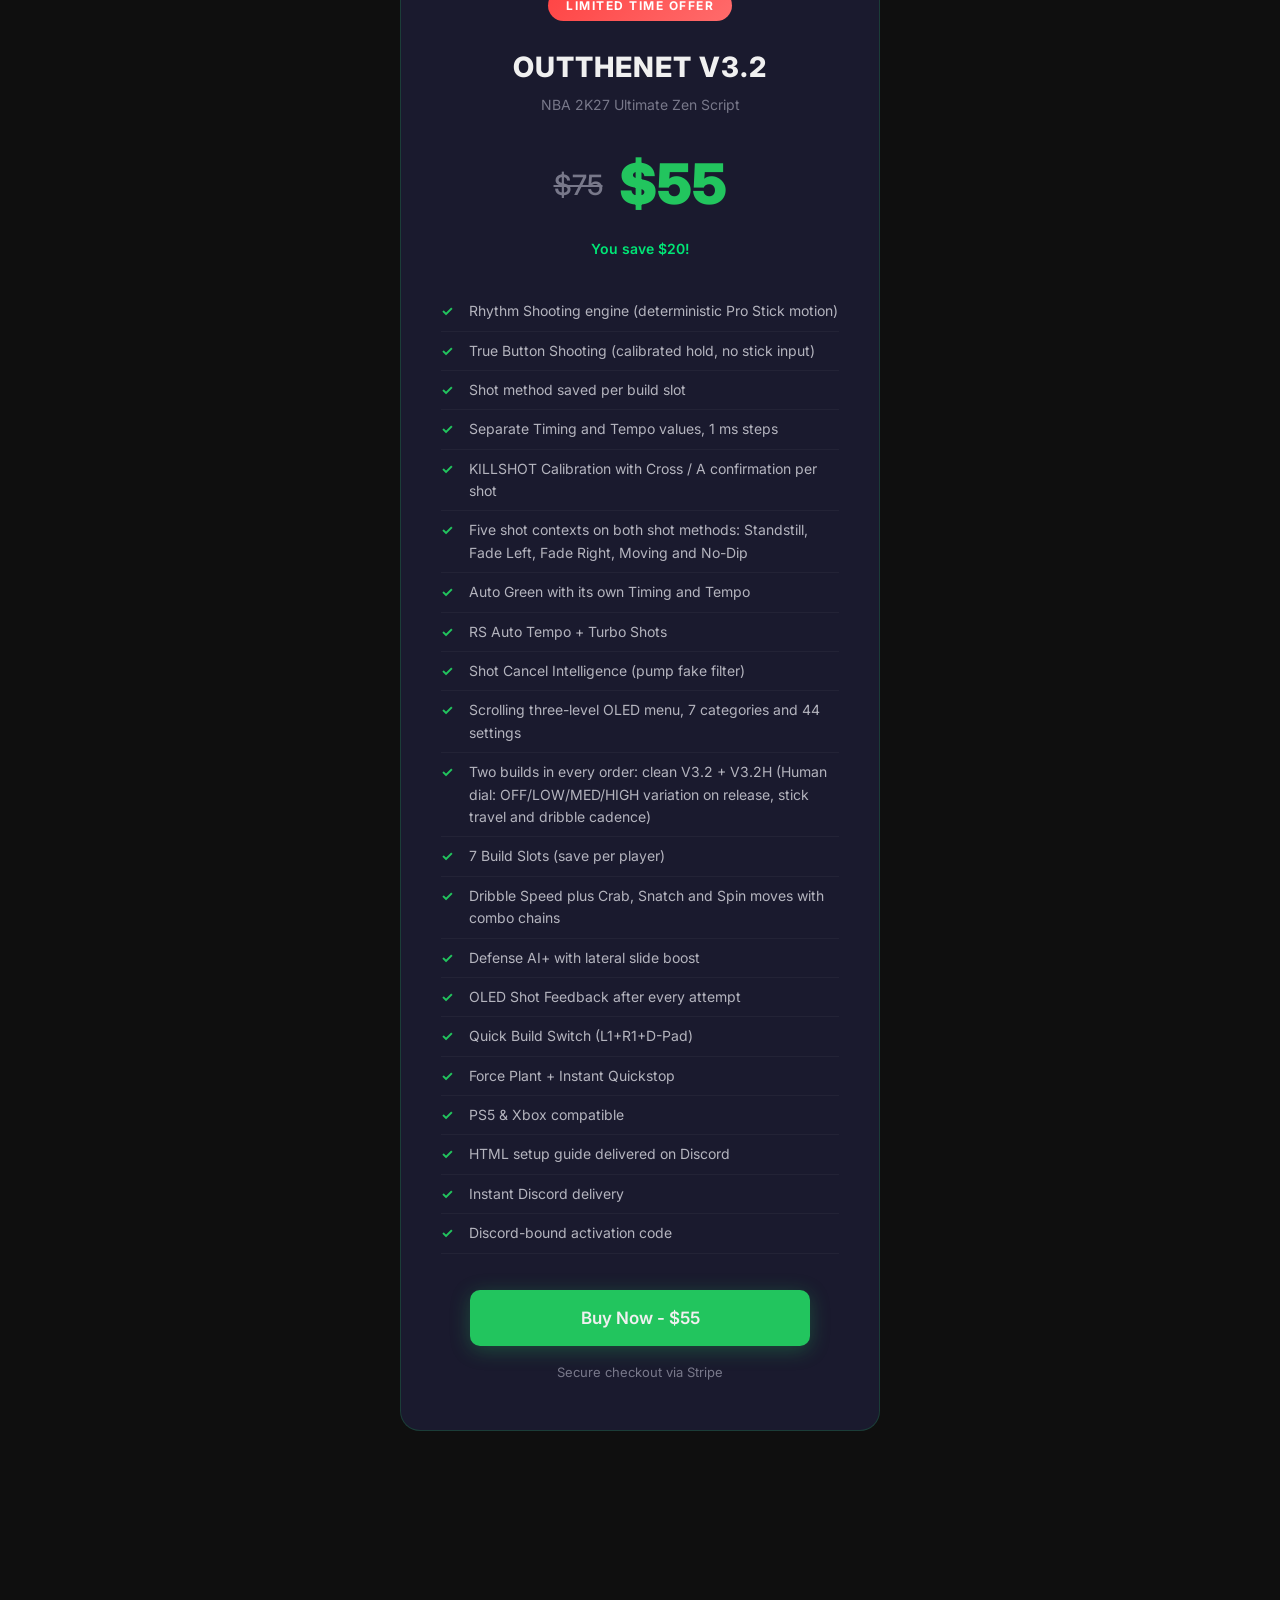
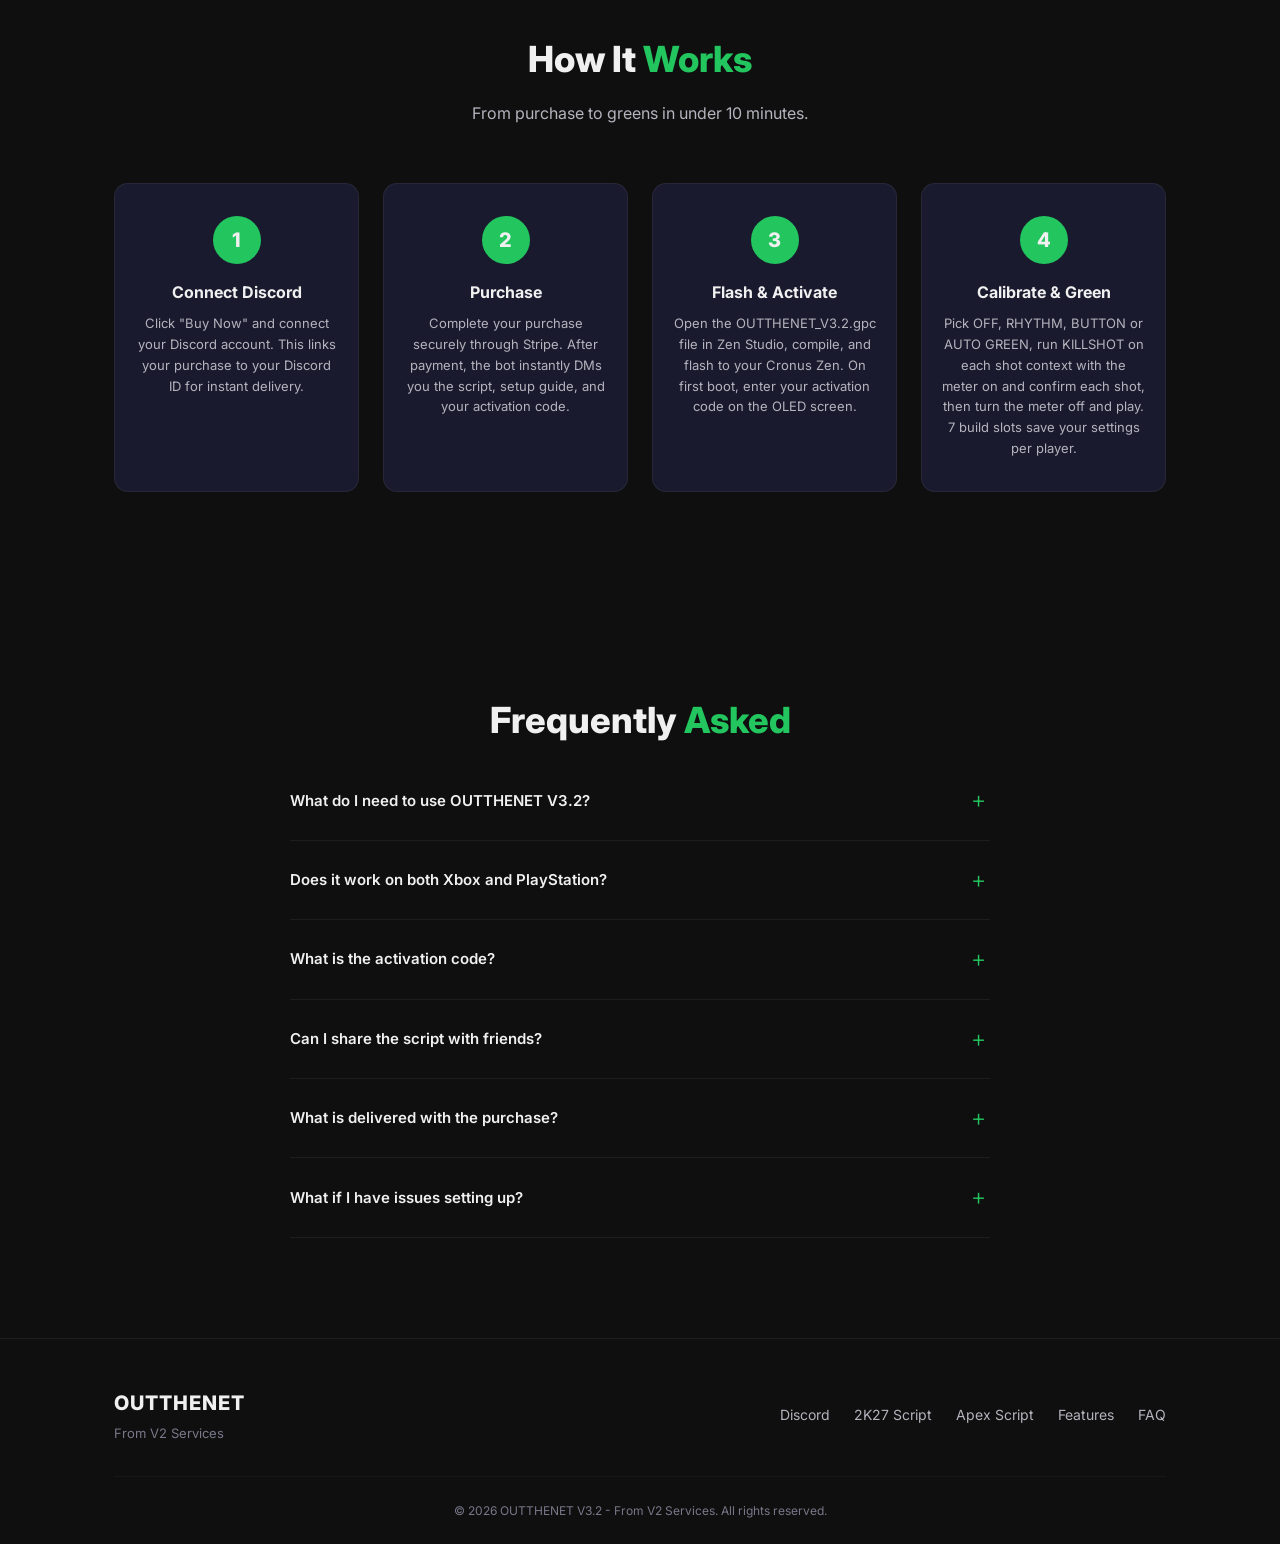
==== commit 26c12d4e: "Rename: V3.2H human build Co-Authored-By: XP pxoder <pooder1008@gmail.com>" ====
--- a/index.html
+++ b/index.html
@@ -44,7 +44,7 @@
         <div class="hero-content">
             <div class="hero-badge">NBA 2K27 | Cronus Zen</div>
             <h1>OUTTHENET <span class="blue">V3.2</span></h1>
-            <p class="hero-subtitle">Built from the ground up for NBA 2K27. OFF, RHYTHM, BUTTON and AUTO GREEN shot methods, five shot contexts (Standstill, Fade Left, Fade Right, Moving and No-Dip), KILLSHOT calibration you confirm per shot, 7 build slots and a scrolling three-level OLED menu with 7 categories and 44 settings. Dribble Speed and deterministic timing — ships with two builds: clean V3.2 and V3.2J with an optional Human dial (OFF/LOW/MED/HIGH human-feel variation on release timing, stick movement and dribble cadence).</p>
+            <p class="hero-subtitle">Built from the ground up for NBA 2K27. OFF, RHYTHM, BUTTON and AUTO GREEN shot methods, five shot contexts (Standstill, Fade Left, Fade Right, Moving and No-Dip), KILLSHOT calibration you confirm per shot, 7 build slots and a scrolling three-level OLED menu with 7 categories and 44 settings. Dribble Speed and deterministic timing — ships with two builds: clean V3.2 and V3.2H with an optional Human dial (OFF/LOW/MED/HIGH human-feel variation on release timing, stick movement and dribble cadence).</p>
             <div class="hero-stats">
                 <div class="stat">
                     <span class="stat-number">3</span>
@@ -172,7 +172,7 @@
                     <li>RS Auto Tempo + Turbo Shots</li>
                     <li>Shot Cancel Intelligence (pump fake filter)</li>
                     <li>Scrolling three-level OLED menu, 7 categories and 44 settings</li>
-                    <li>Two builds in every order: clean V3.2 + V3.2J (Human dial: OFF/LOW/MED/HIGH variation on release, stick travel and dribble cadence)</li>
+                    <li>Two builds in every order: clean V3.2 + V3.2H (Human dial: OFF/LOW/MED/HIGH variation on release, stick travel and dribble cadence)</li>
                     <li>7 Build Slots (save per player)</li>
                     <li>Dribble Speed plus Crab, Snatch and Spin moves with combo chains</li>
                     <li>Defense AI+ with lateral slide boost</li>
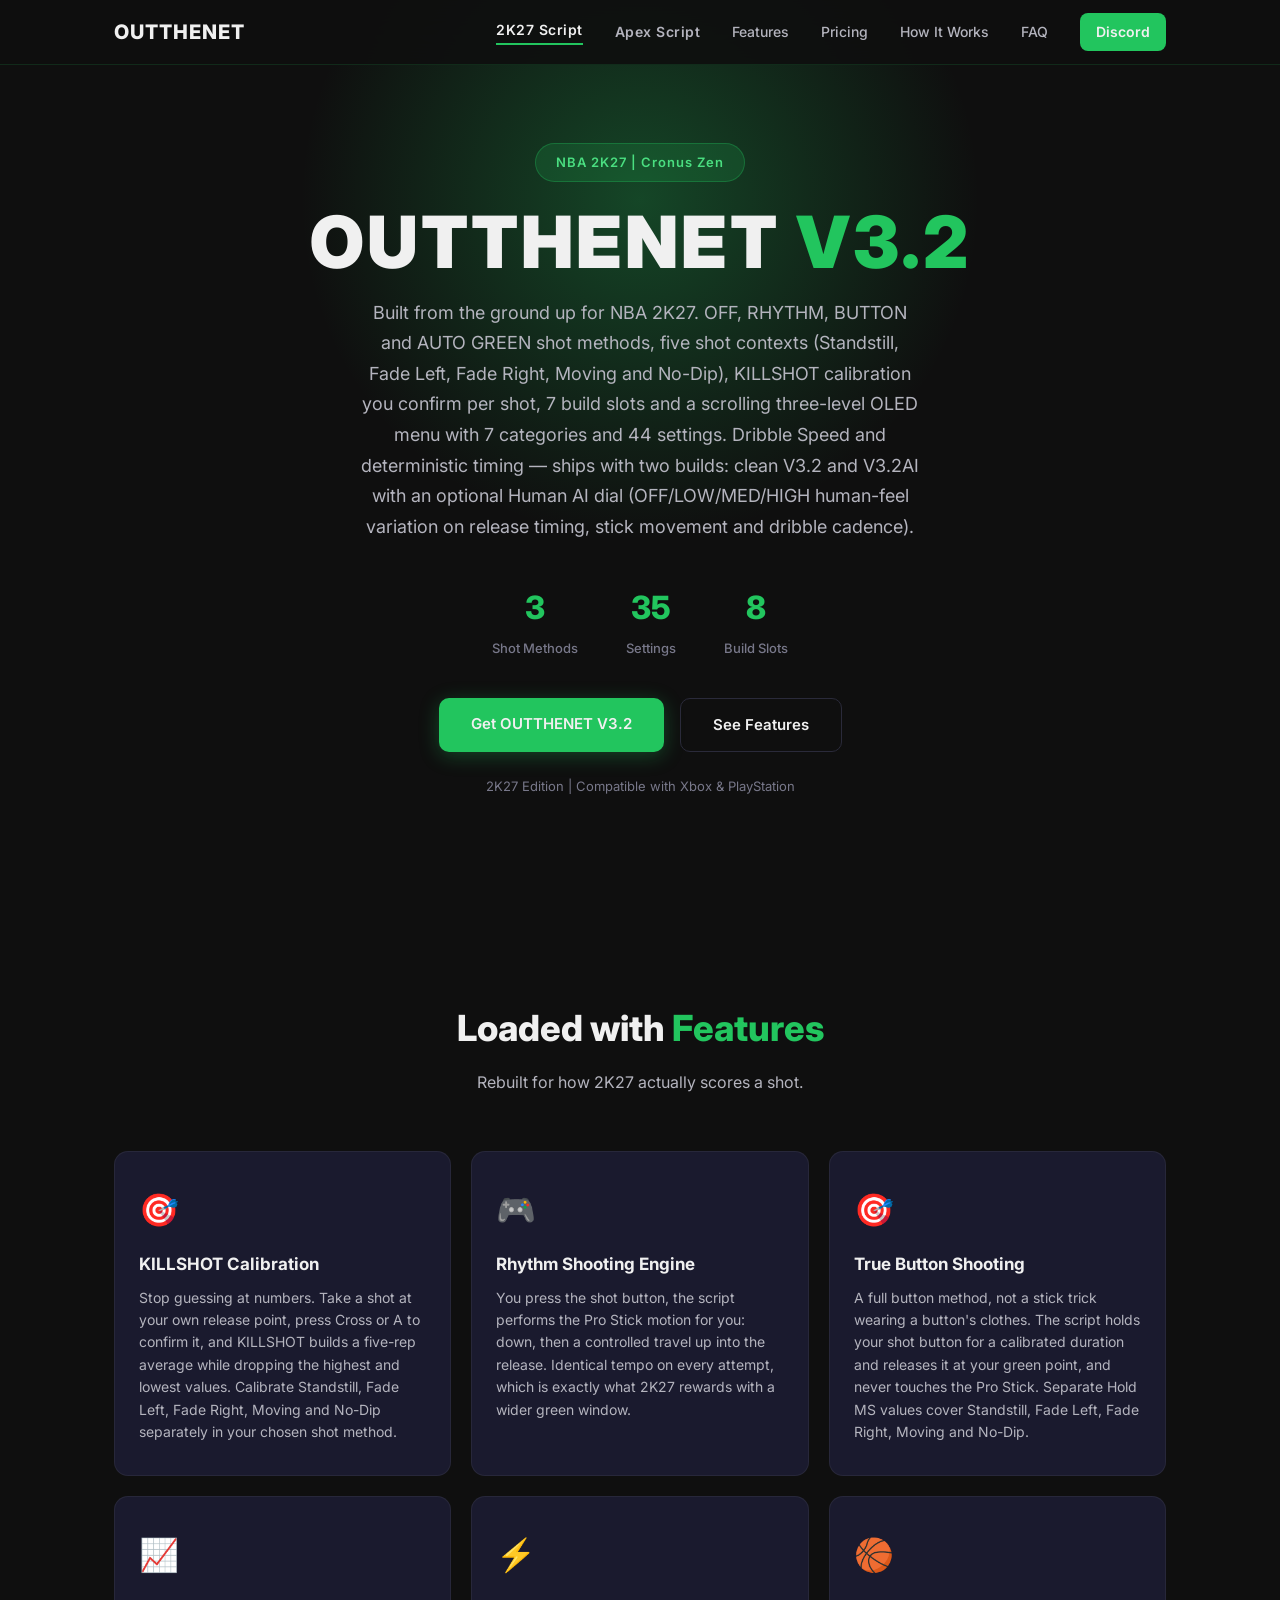
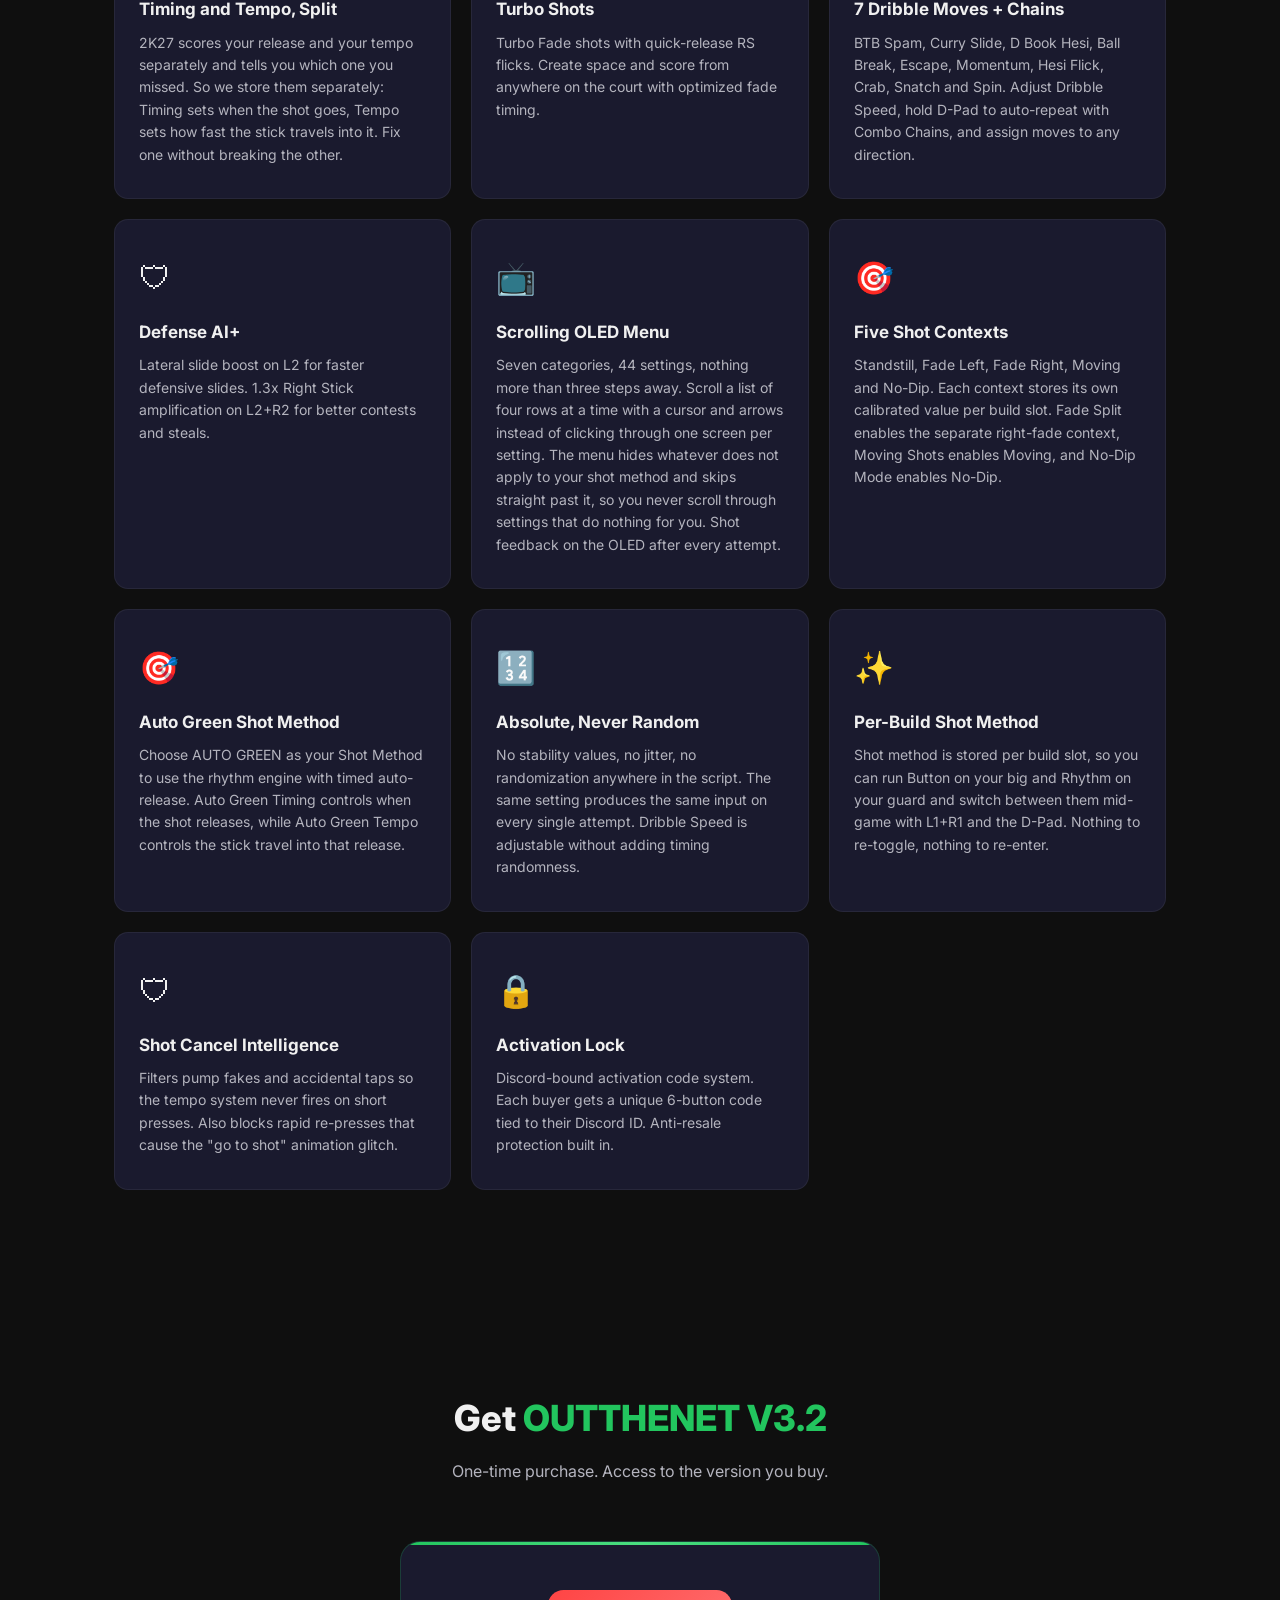
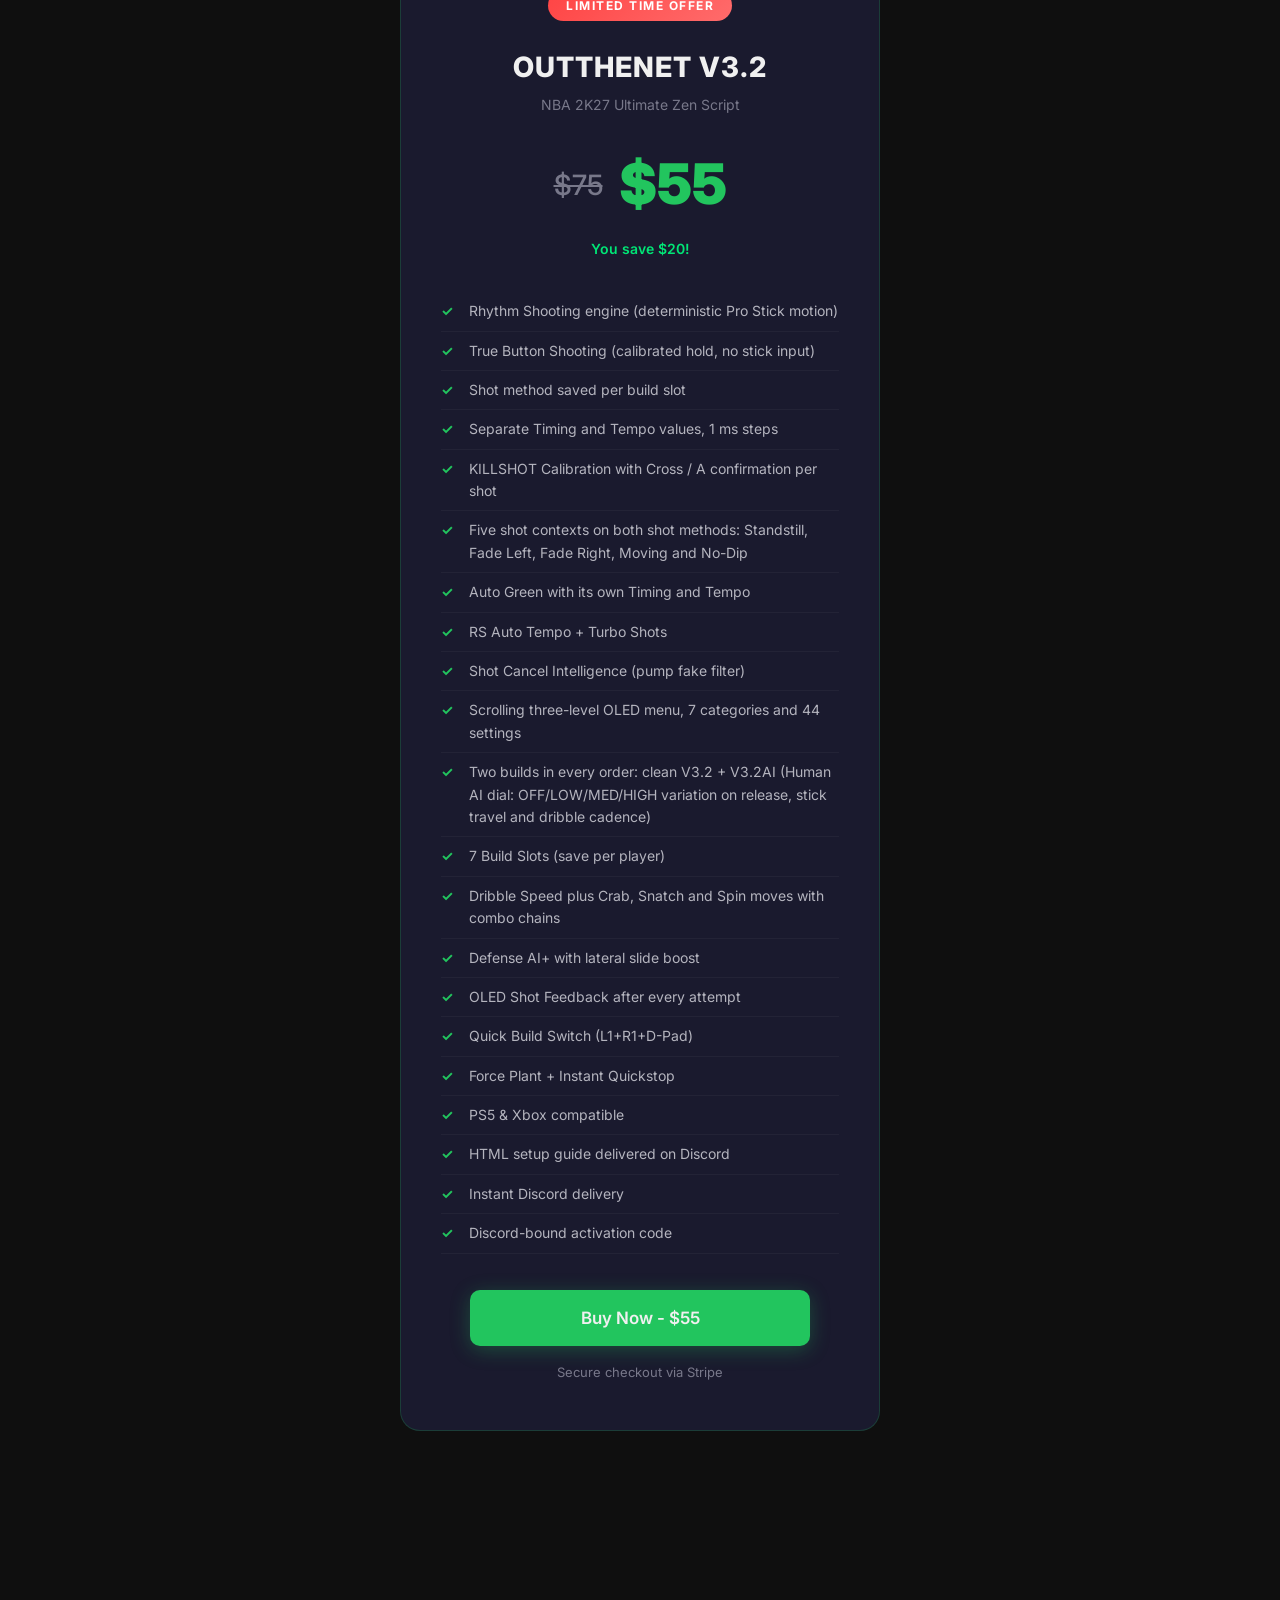
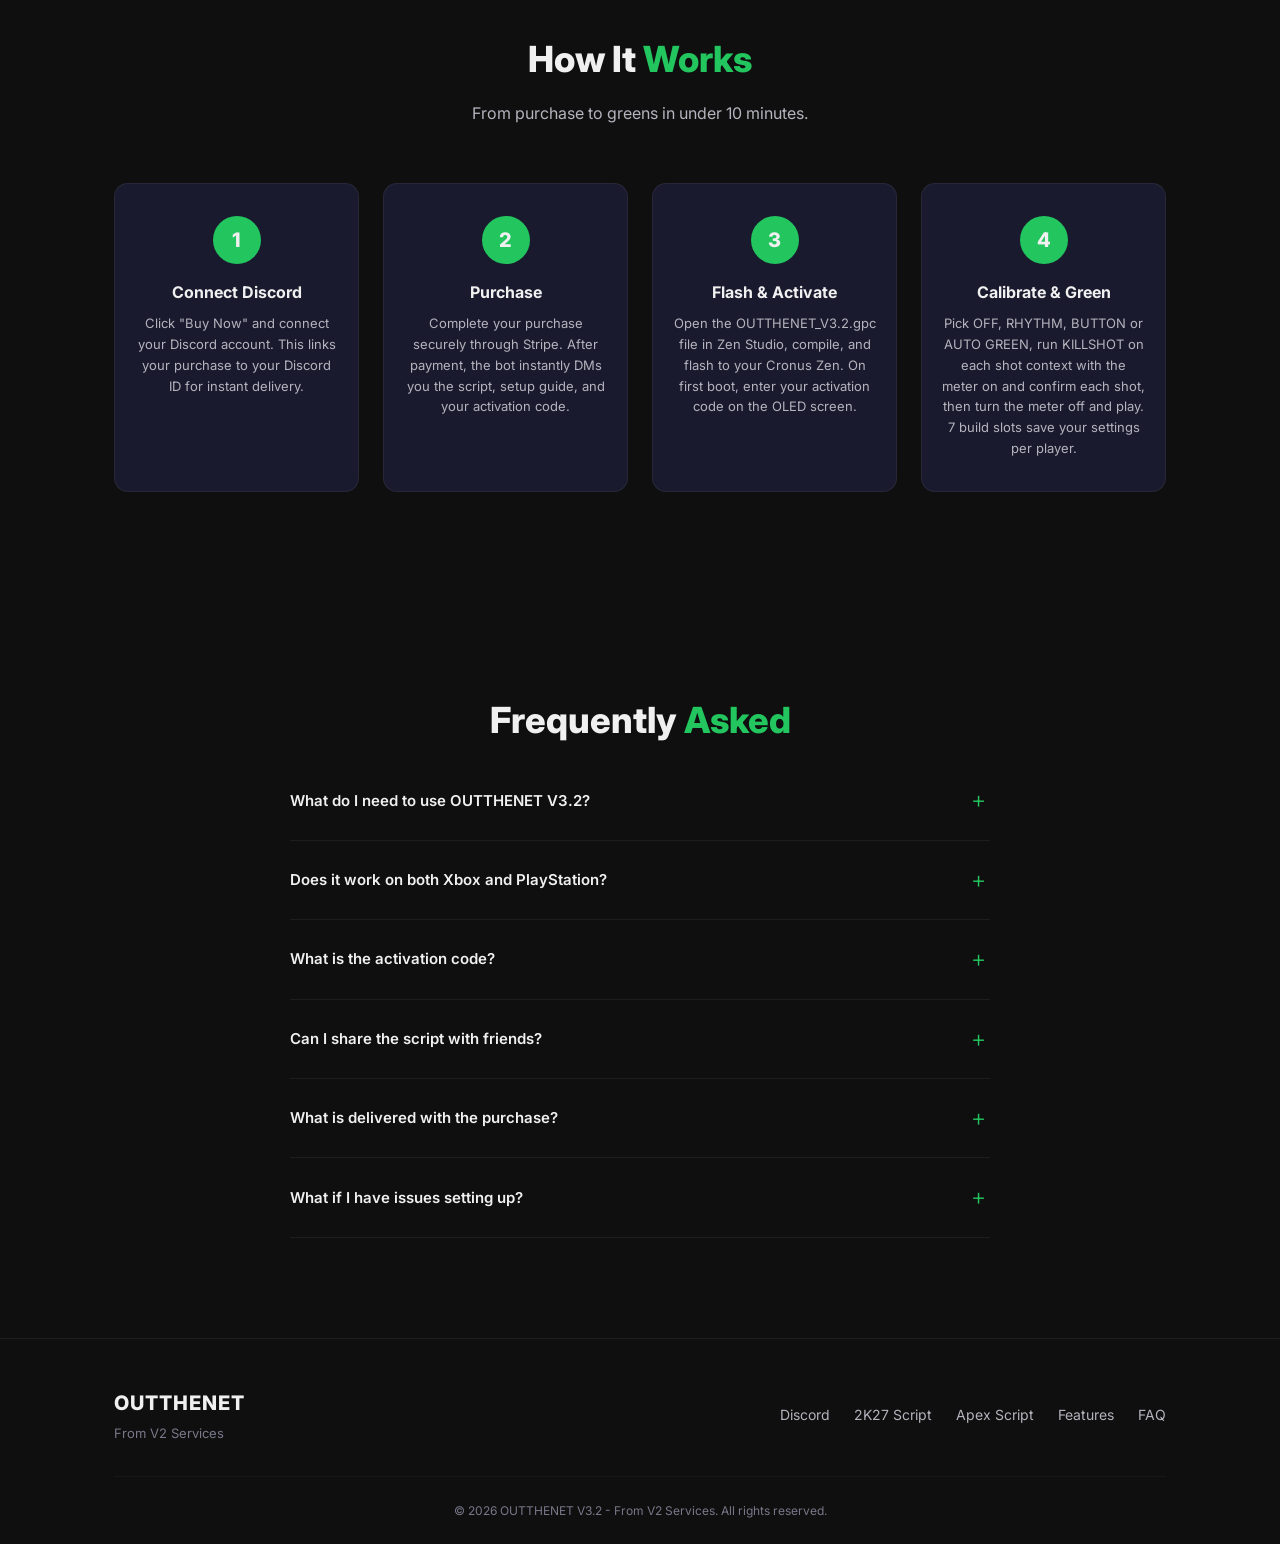
==== commit 6799e15a: "Rename: V3.2AI Human AI build Co-Authored-By: XP pxoder <pooder1008@gmail.com>" ====
--- a/index.html
+++ b/index.html
@@ -44,7 +44,7 @@
         <div class="hero-content">
             <div class="hero-badge">NBA 2K27 | Cronus Zen</div>
             <h1>OUTTHENET <span class="blue">V3.2</span></h1>
-            <p class="hero-subtitle">Built from the ground up for NBA 2K27. OFF, RHYTHM, BUTTON and AUTO GREEN shot methods, five shot contexts (Standstill, Fade Left, Fade Right, Moving and No-Dip), KILLSHOT calibration you confirm per shot, 7 build slots and a scrolling three-level OLED menu with 7 categories and 44 settings. Dribble Speed and deterministic timing — ships with two builds: clean V3.2 and V3.2H with an optional Human dial (OFF/LOW/MED/HIGH human-feel variation on release timing, stick movement and dribble cadence).</p>
+            <p class="hero-subtitle">Built from the ground up for NBA 2K27. OFF, RHYTHM, BUTTON and AUTO GREEN shot methods, five shot contexts (Standstill, Fade Left, Fade Right, Moving and No-Dip), KILLSHOT calibration you confirm per shot, 7 build slots and a scrolling three-level OLED menu with 7 categories and 44 settings. Dribble Speed and deterministic timing — ships with two builds: clean V3.2 and V3.2AI with an optional Human AI dial (OFF/LOW/MED/HIGH human-feel variation on release timing, stick movement and dribble cadence).</p>
             <div class="hero-stats">
                 <div class="stat">
                     <span class="stat-number">3</span>
@@ -172,7 +172,7 @@
                     <li>RS Auto Tempo + Turbo Shots</li>
                     <li>Shot Cancel Intelligence (pump fake filter)</li>
                     <li>Scrolling three-level OLED menu, 7 categories and 44 settings</li>
-                    <li>Two builds in every order: clean V3.2 + V3.2H (Human dial: OFF/LOW/MED/HIGH variation on release, stick travel and dribble cadence)</li>
+                    <li>Two builds in every order: clean V3.2 + V3.2AI (Human AI dial: OFF/LOW/MED/HIGH variation on release, stick travel and dribble cadence)</li>
                     <li>7 Build Slots (save per player)</li>
                     <li>Dribble Speed plus Crab, Snatch and Spin moves with combo chains</li>
                     <li>Defense AI+ with lateral slide boost</li>
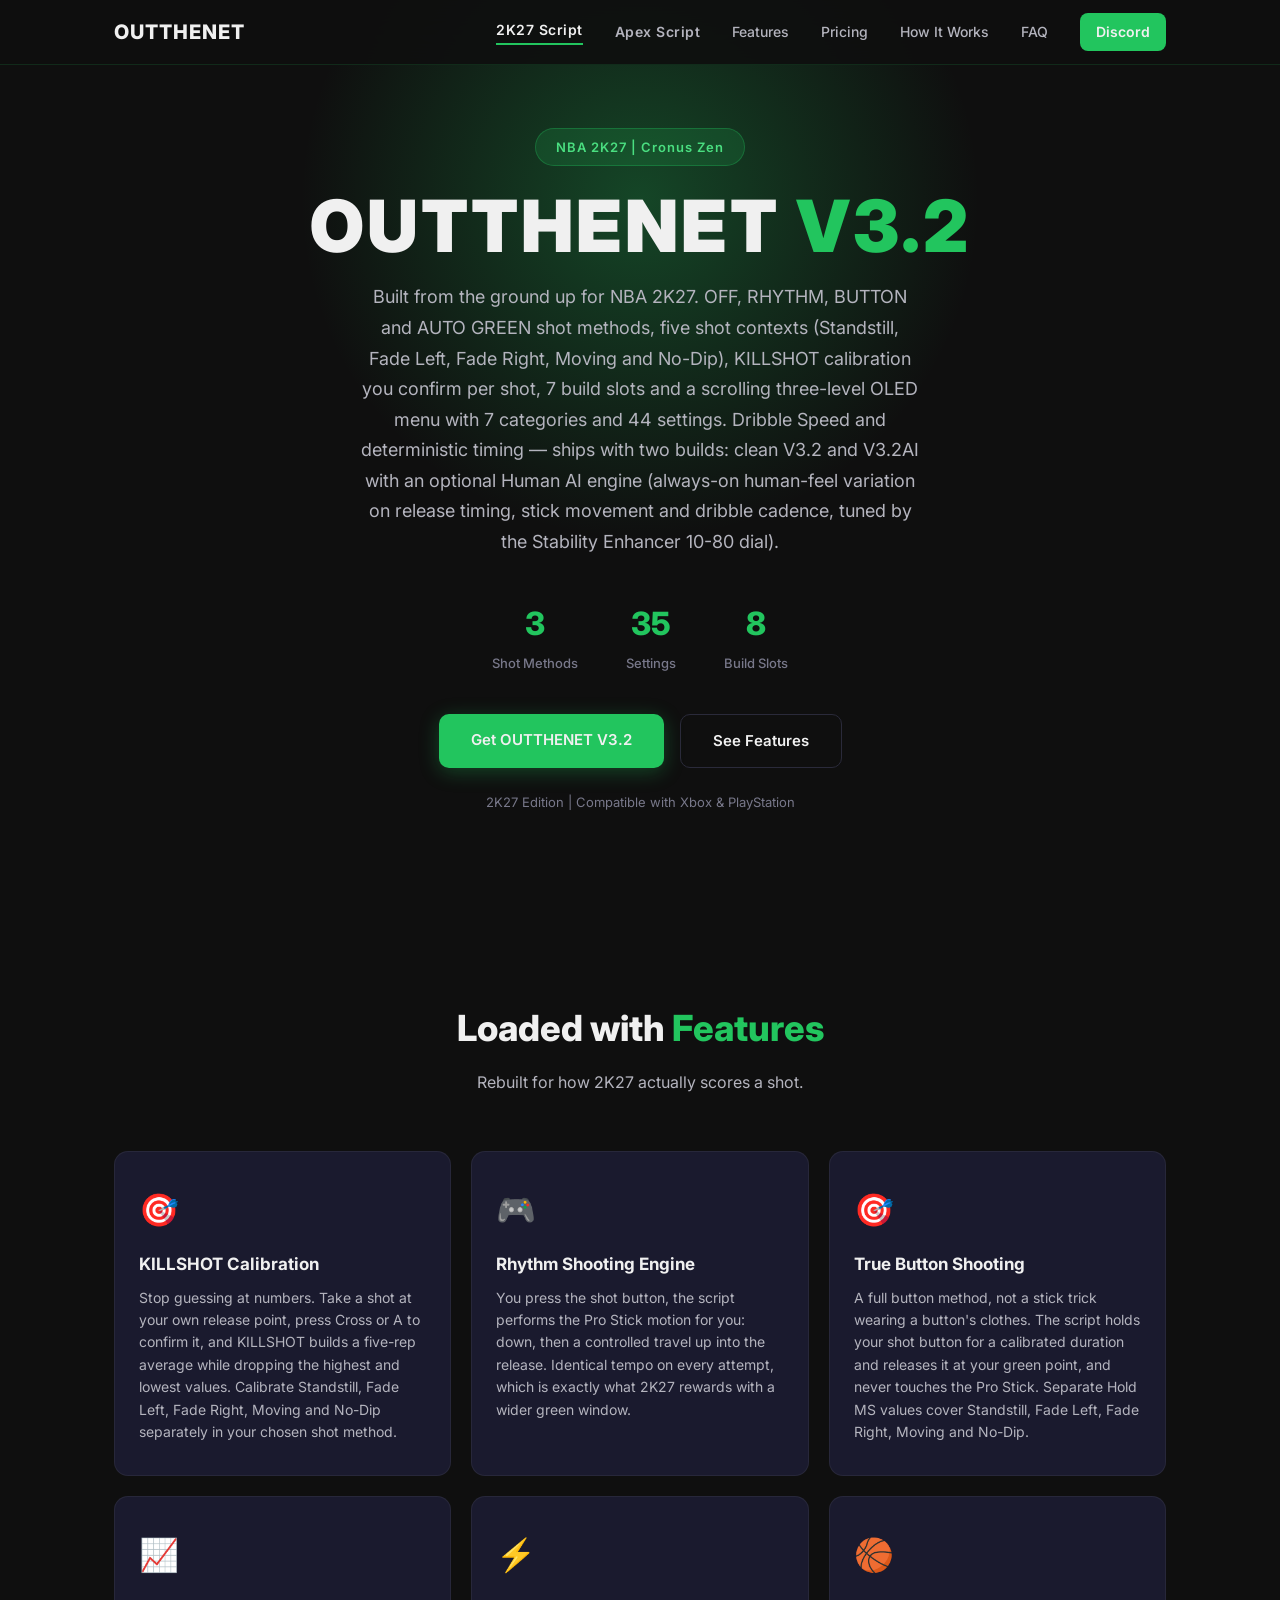
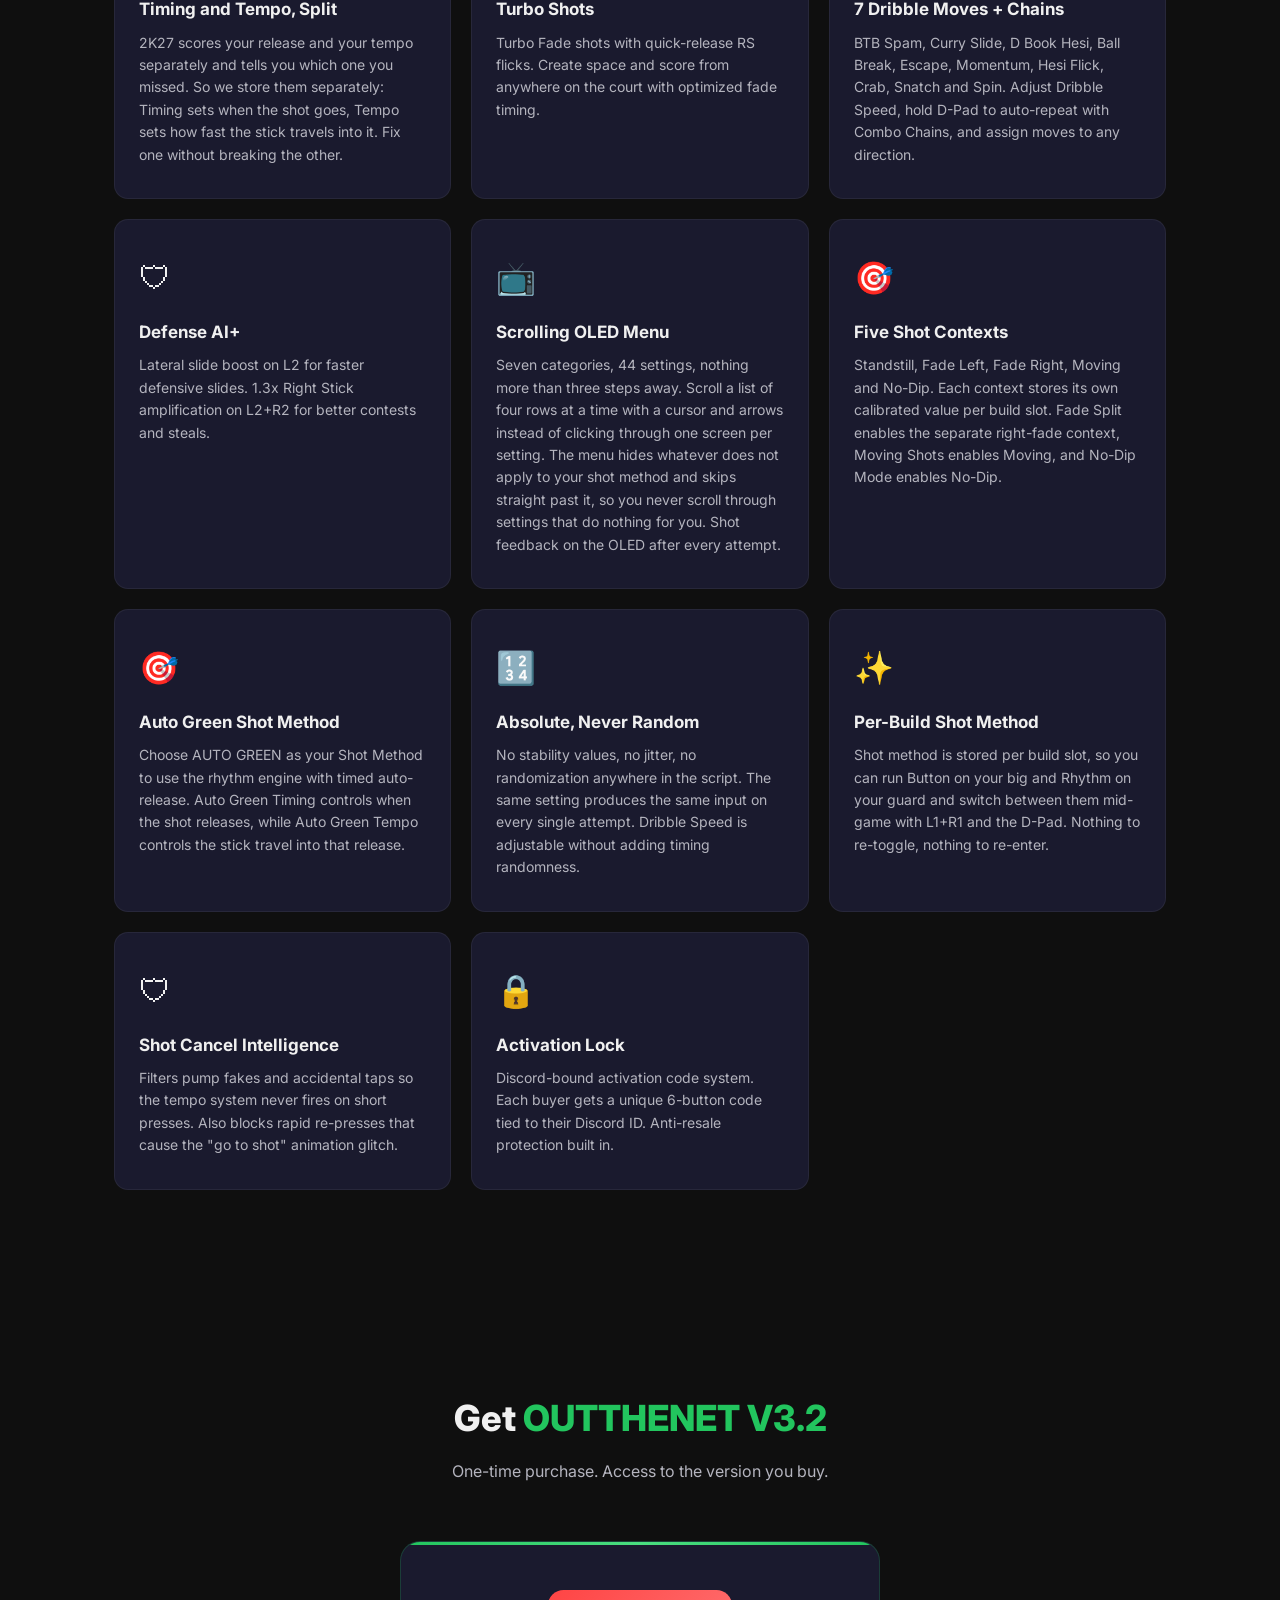
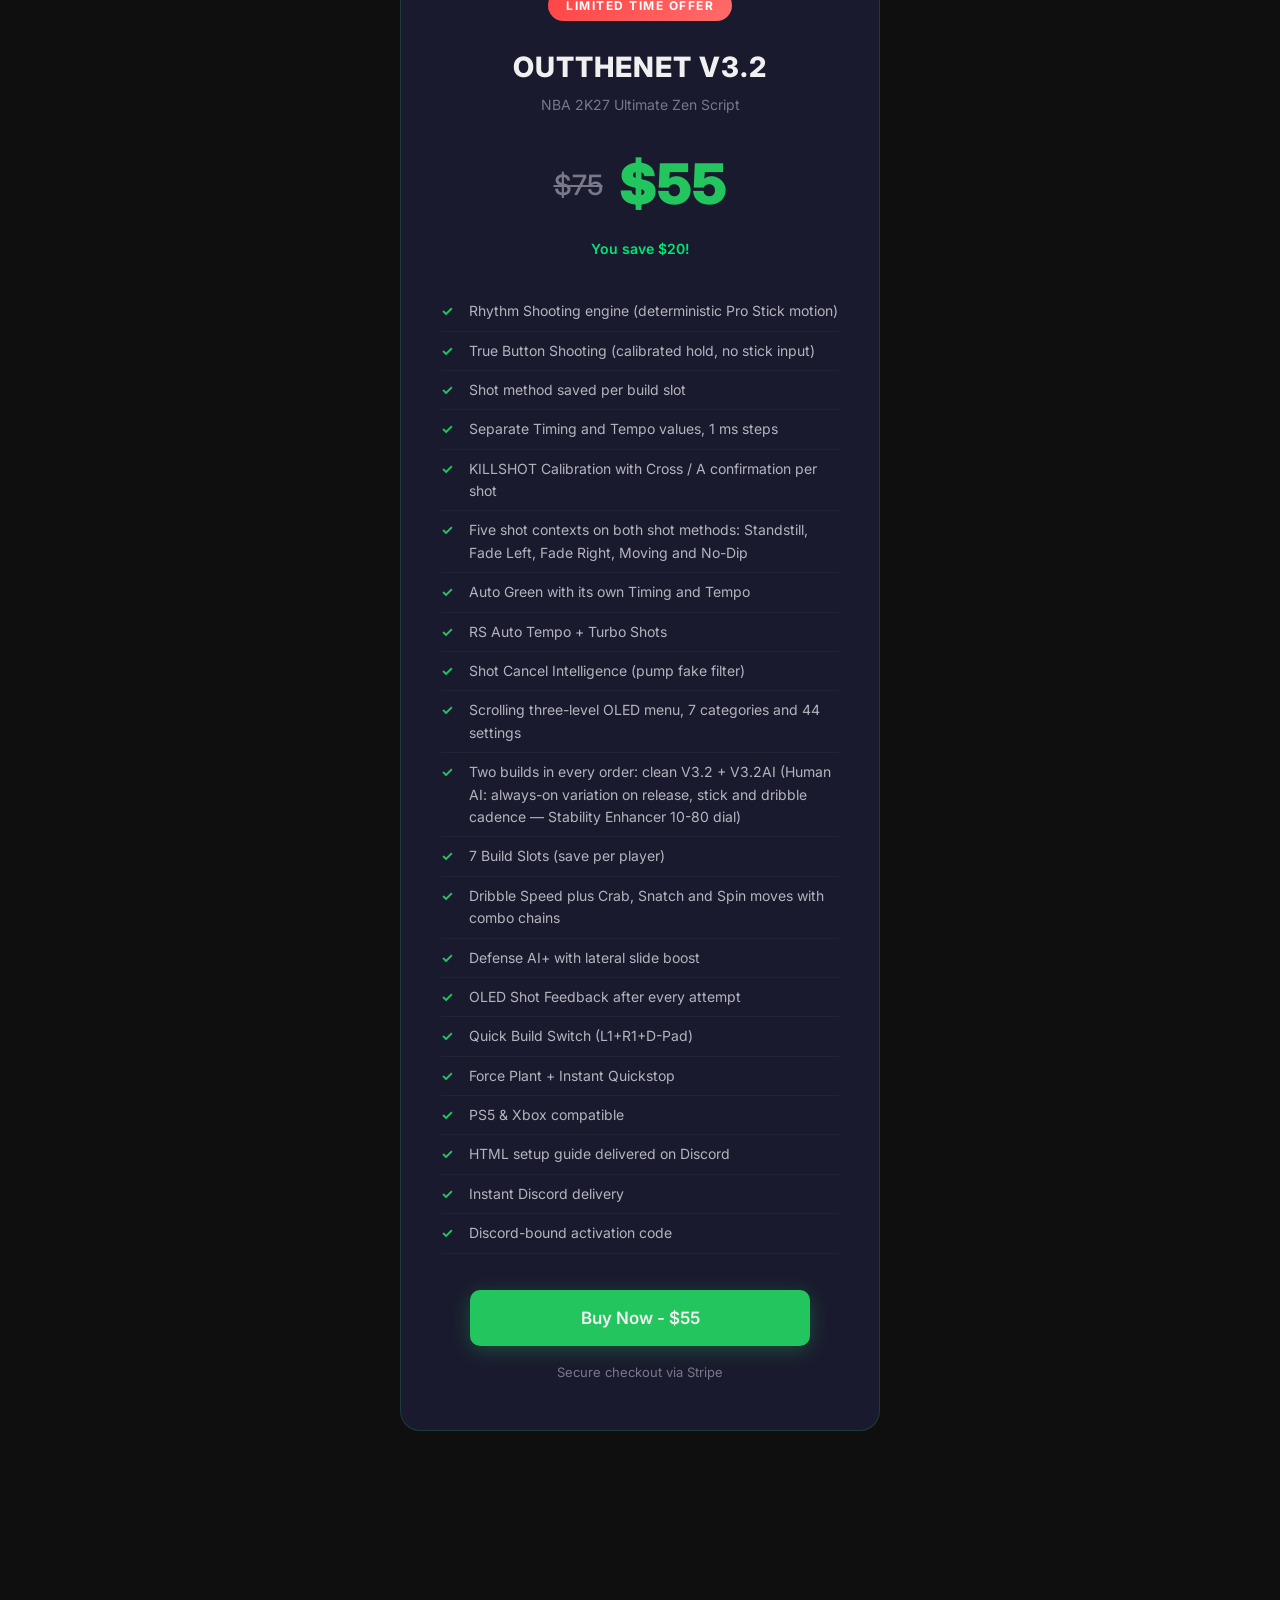
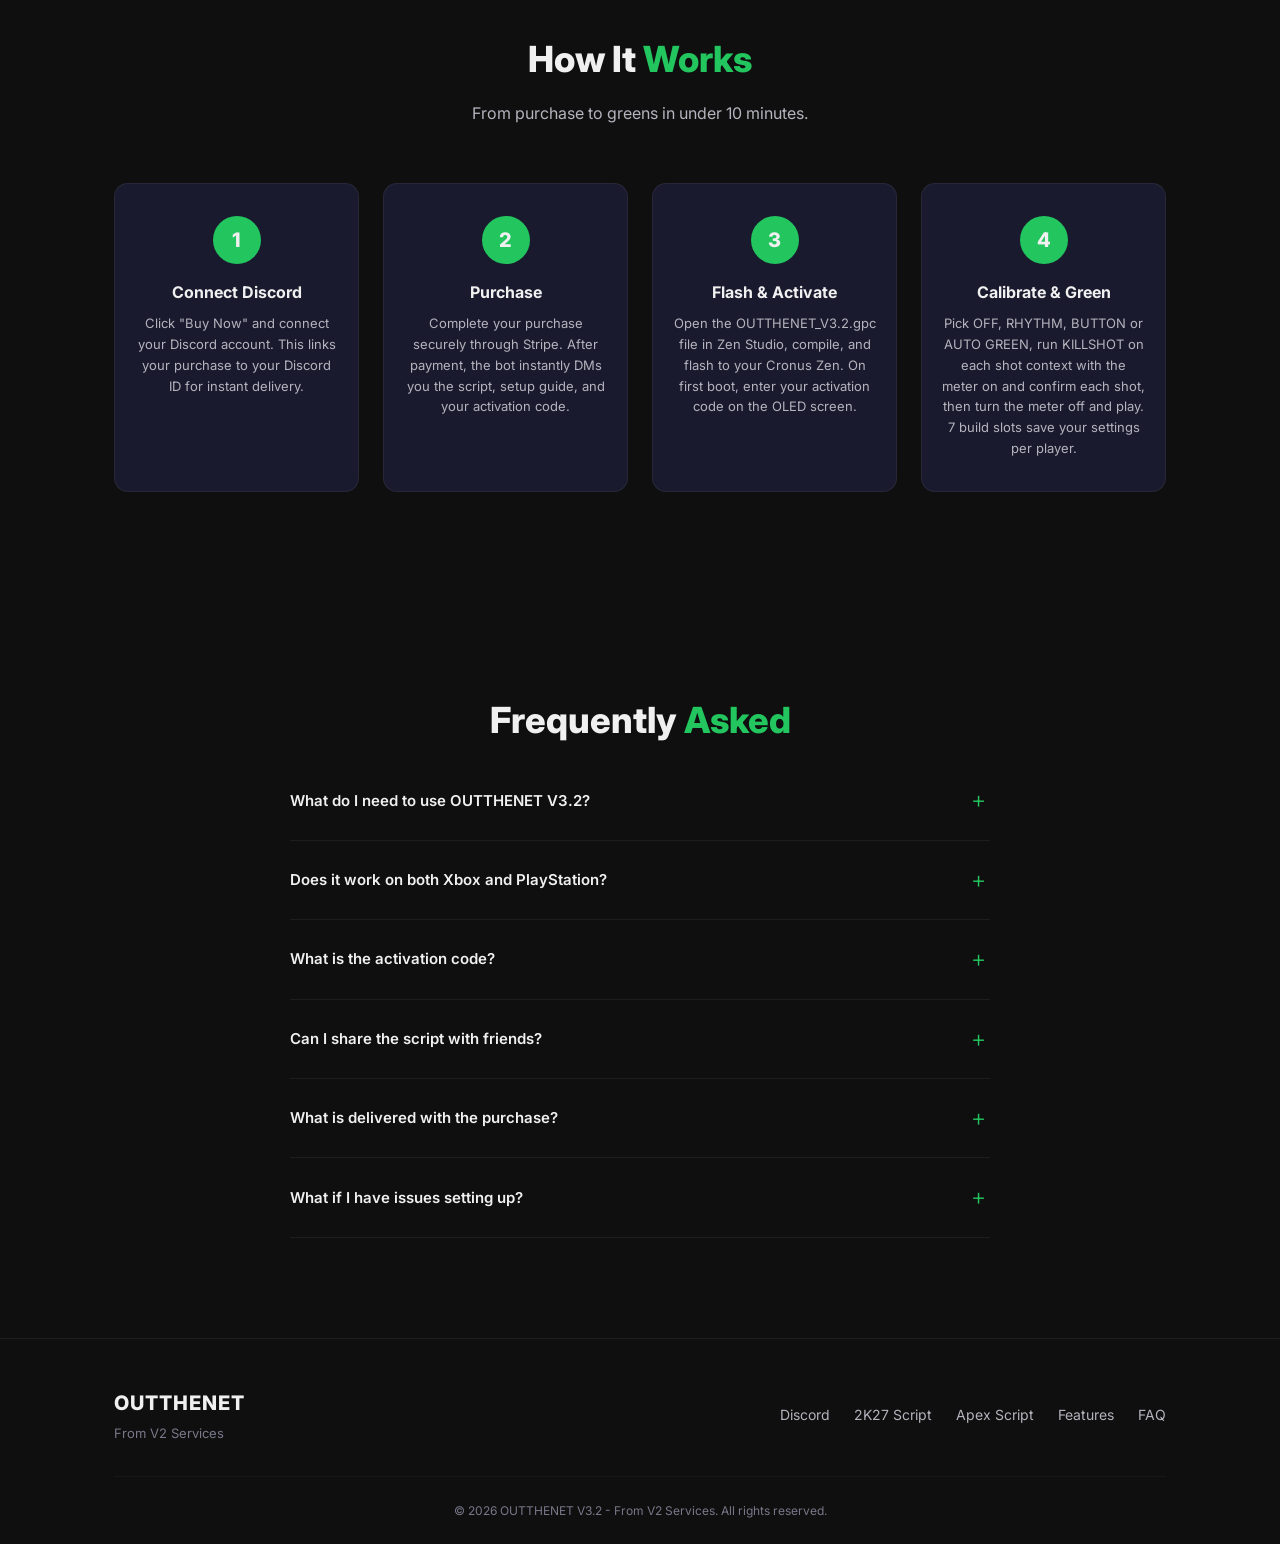
==== commit bfe678ff: "V3.2AI: Stability Enhancer 10-80 Co-Authored-By: XP pxoder <pooder1008@gmail.com>" ====
--- a/index.html
+++ b/index.html
@@ -44,7 +44,7 @@
         <div class="hero-content">
             <div class="hero-badge">NBA 2K27 | Cronus Zen</div>
             <h1>OUTTHENET <span class="blue">V3.2</span></h1>
-            <p class="hero-subtitle">Built from the ground up for NBA 2K27. OFF, RHYTHM, BUTTON and AUTO GREEN shot methods, five shot contexts (Standstill, Fade Left, Fade Right, Moving and No-Dip), KILLSHOT calibration you confirm per shot, 7 build slots and a scrolling three-level OLED menu with 7 categories and 44 settings. Dribble Speed and deterministic timing — ships with two builds: clean V3.2 and V3.2AI with an optional Human AI dial (OFF/LOW/MED/HIGH human-feel variation on release timing, stick movement and dribble cadence).</p>
+            <p class="hero-subtitle">Built from the ground up for NBA 2K27. OFF, RHYTHM, BUTTON and AUTO GREEN shot methods, five shot contexts (Standstill, Fade Left, Fade Right, Moving and No-Dip), KILLSHOT calibration you confirm per shot, 7 build slots and a scrolling three-level OLED menu with 7 categories and 44 settings. Dribble Speed and deterministic timing — ships with two builds: clean V3.2 and V3.2AI with an optional Human AI engine (always-on human-feel variation on release timing, stick movement and dribble cadence, tuned by the Stability Enhancer 10-80 dial).</p>
             <div class="hero-stats">
                 <div class="stat">
                     <span class="stat-number">3</span>
@@ -172,7 +172,7 @@
                     <li>RS Auto Tempo + Turbo Shots</li>
                     <li>Shot Cancel Intelligence (pump fake filter)</li>
                     <li>Scrolling three-level OLED menu, 7 categories and 44 settings</li>
-                    <li>Two builds in every order: clean V3.2 + V3.2AI (Human AI dial: OFF/LOW/MED/HIGH variation on release, stick travel and dribble cadence)</li>
+                    <li>Two builds in every order: clean V3.2 + V3.2AI (Human AI: always-on variation on release, stick and dribble cadence — Stability Enhancer 10-80 dial)</li>
                     <li>7 Build Slots (save per player)</li>
                     <li>Dribble Speed plus Crab, Snatch and Spin moves with combo chains</li>
                     <li>Defense AI+ with lateral slide boost</li>
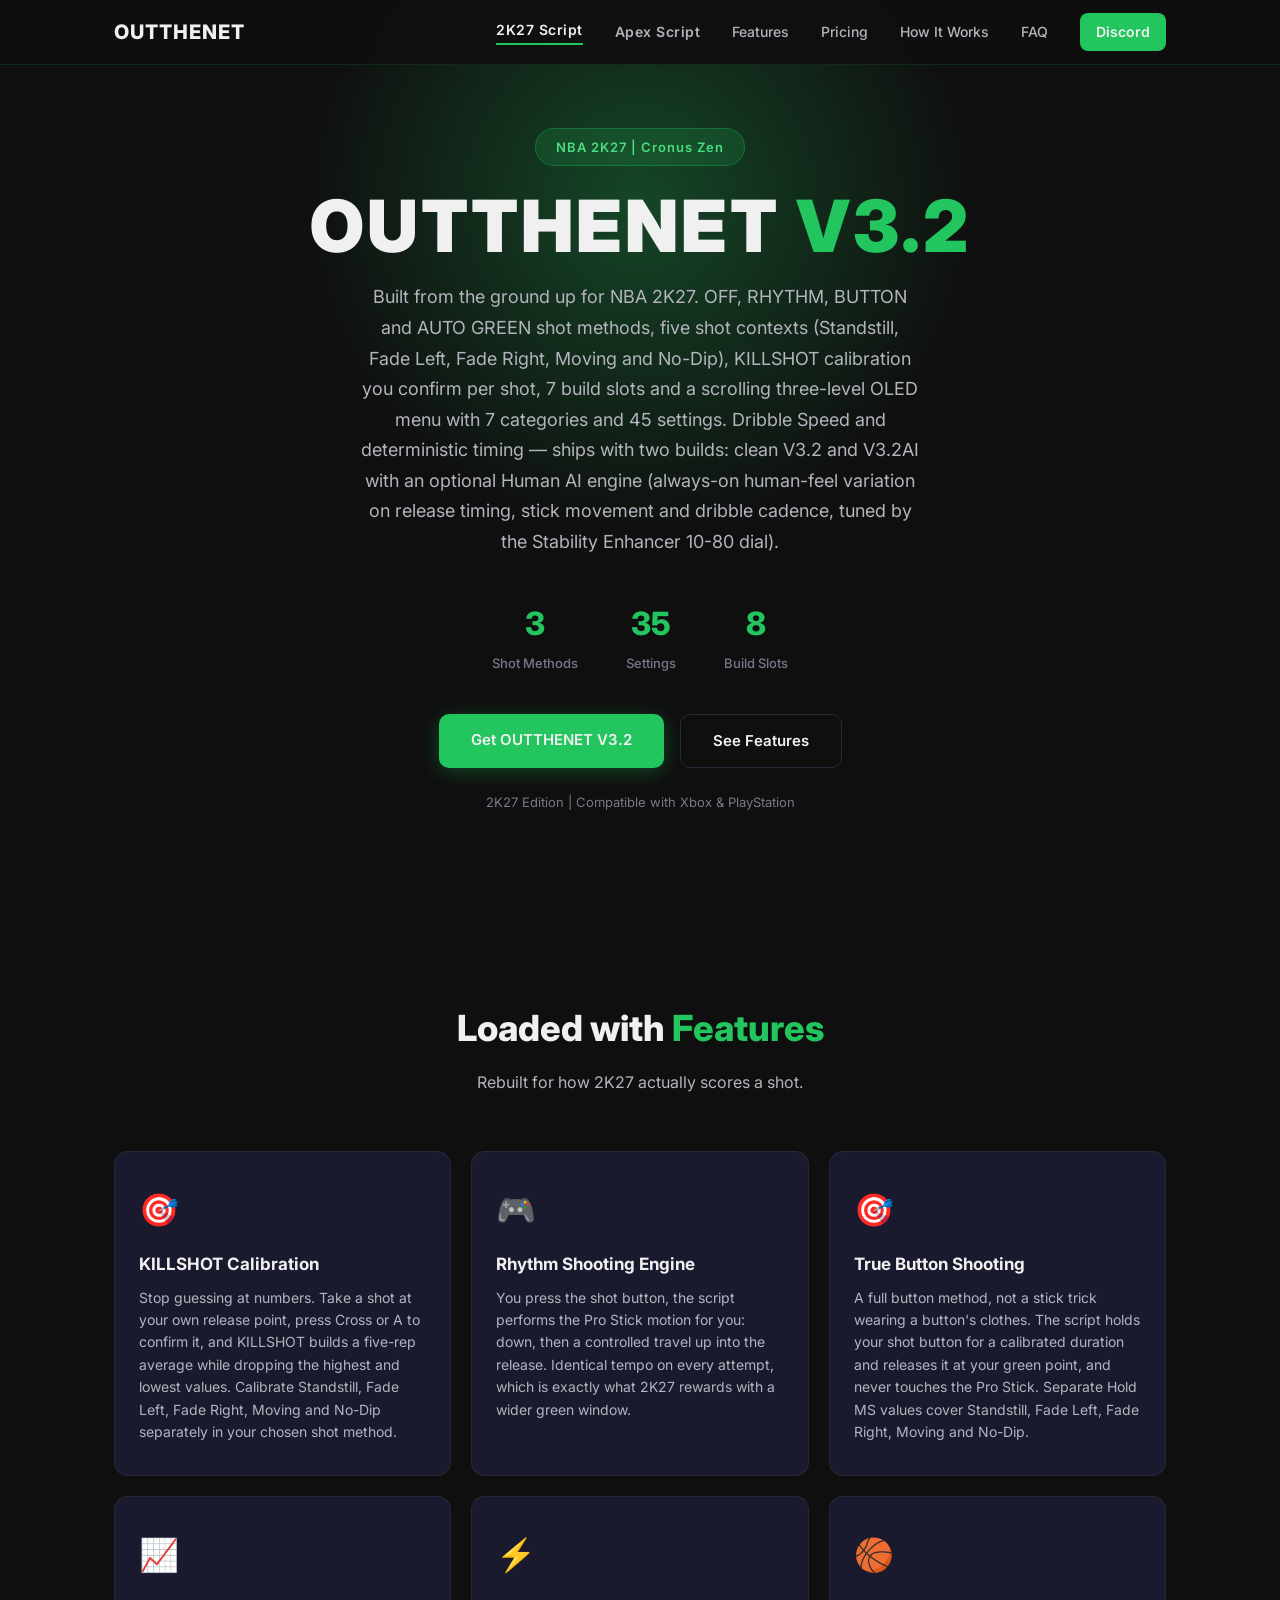
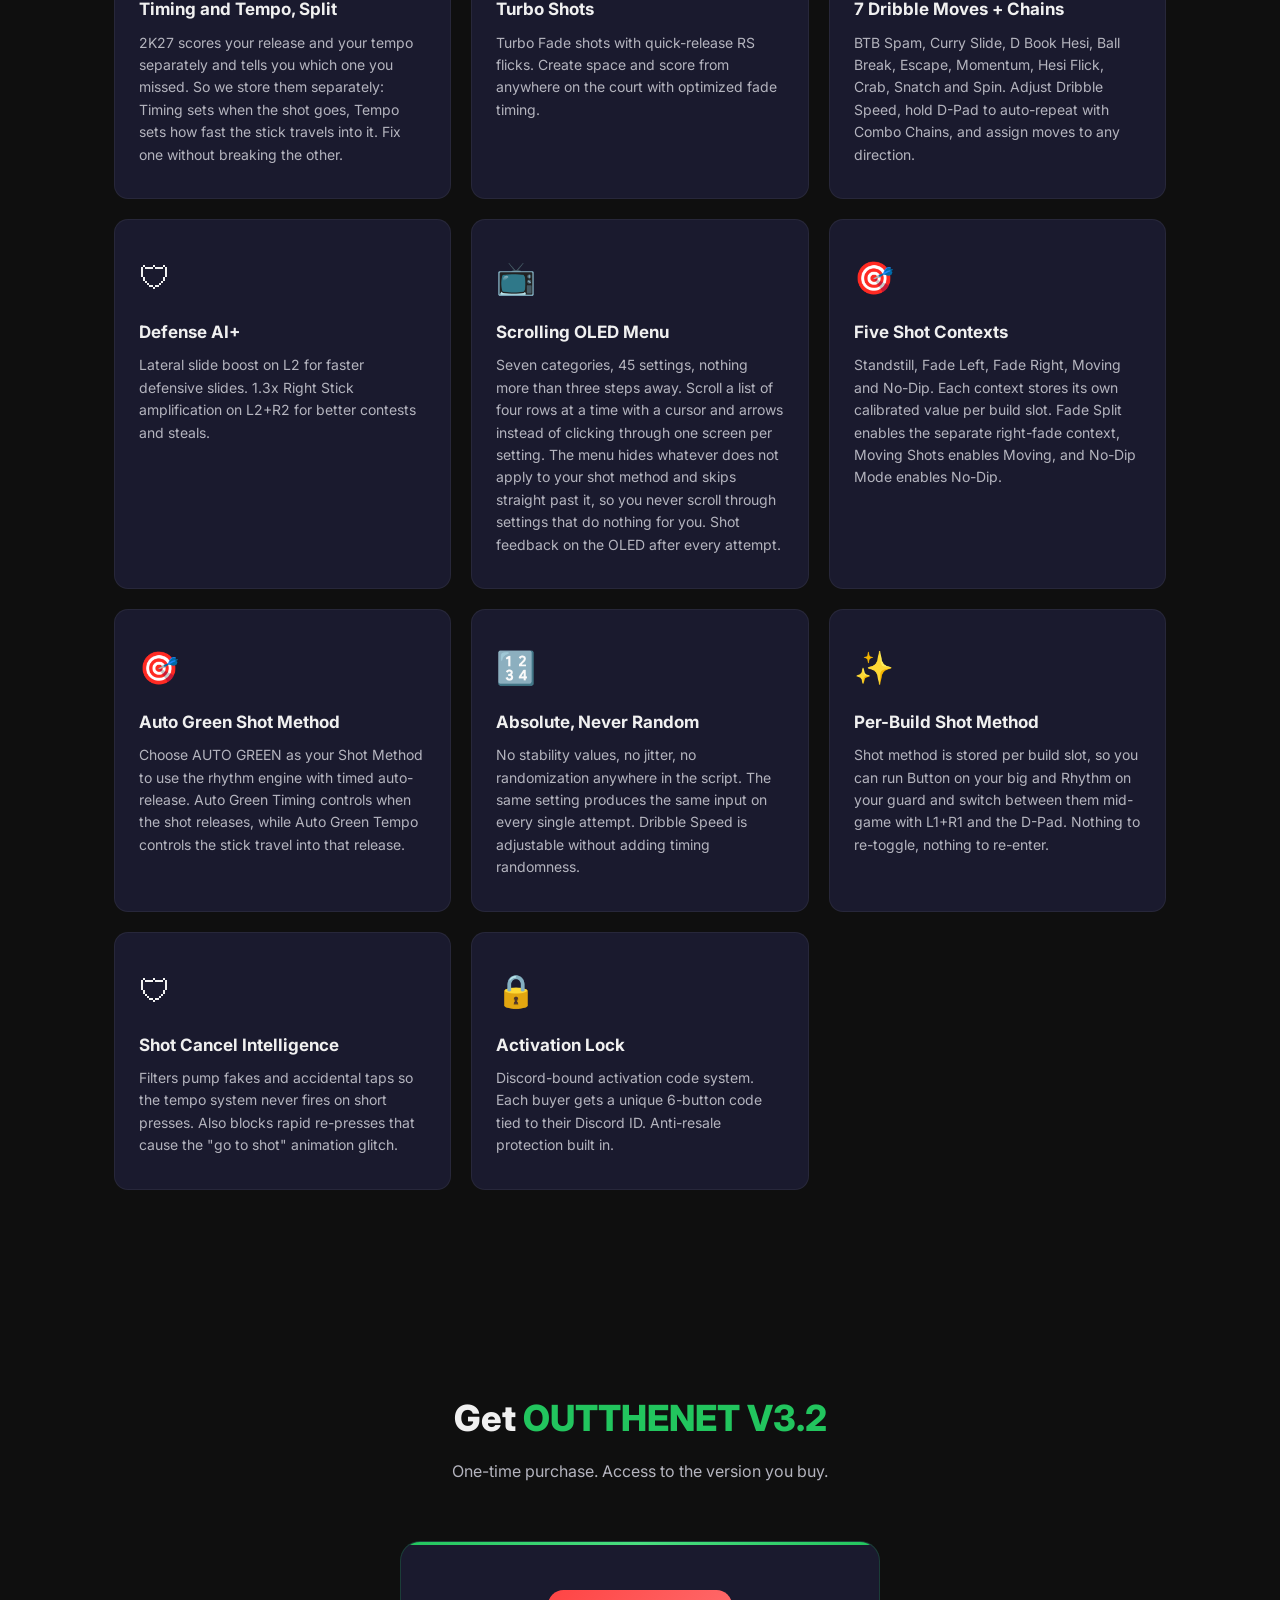
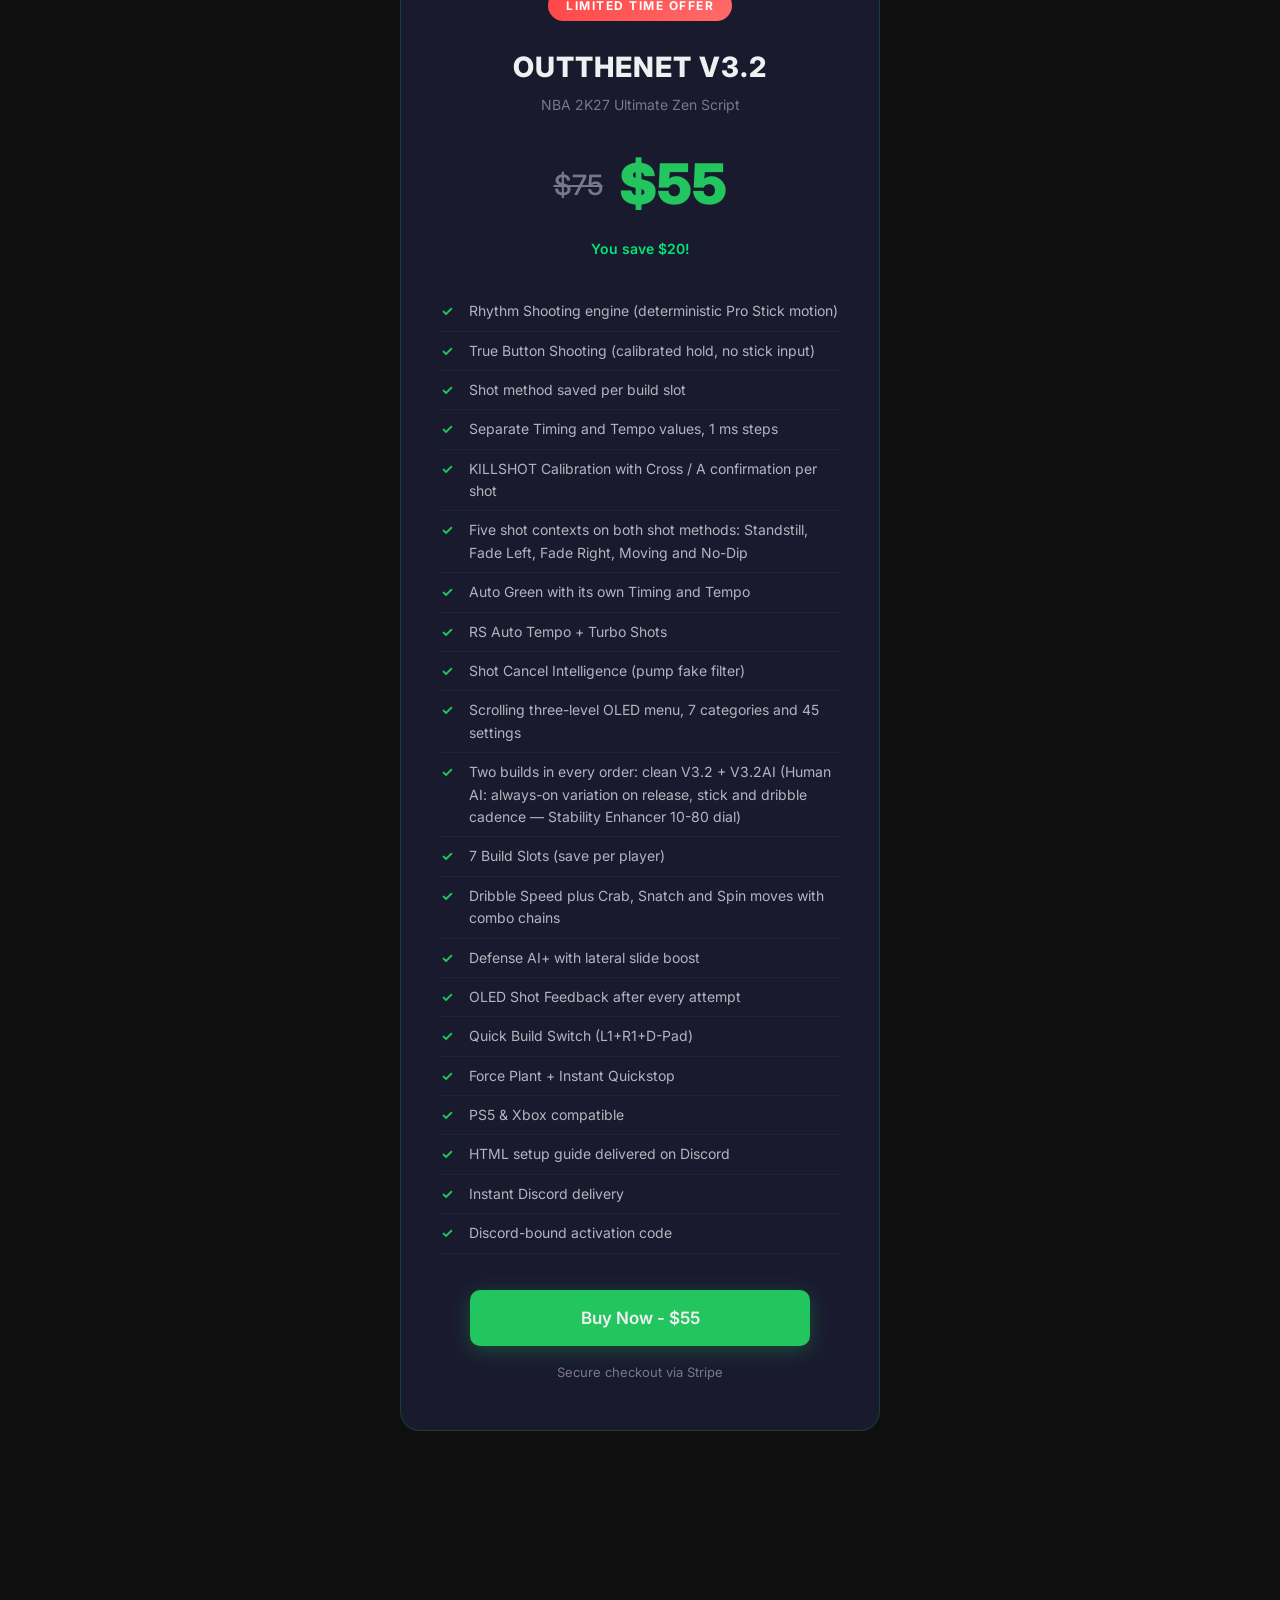
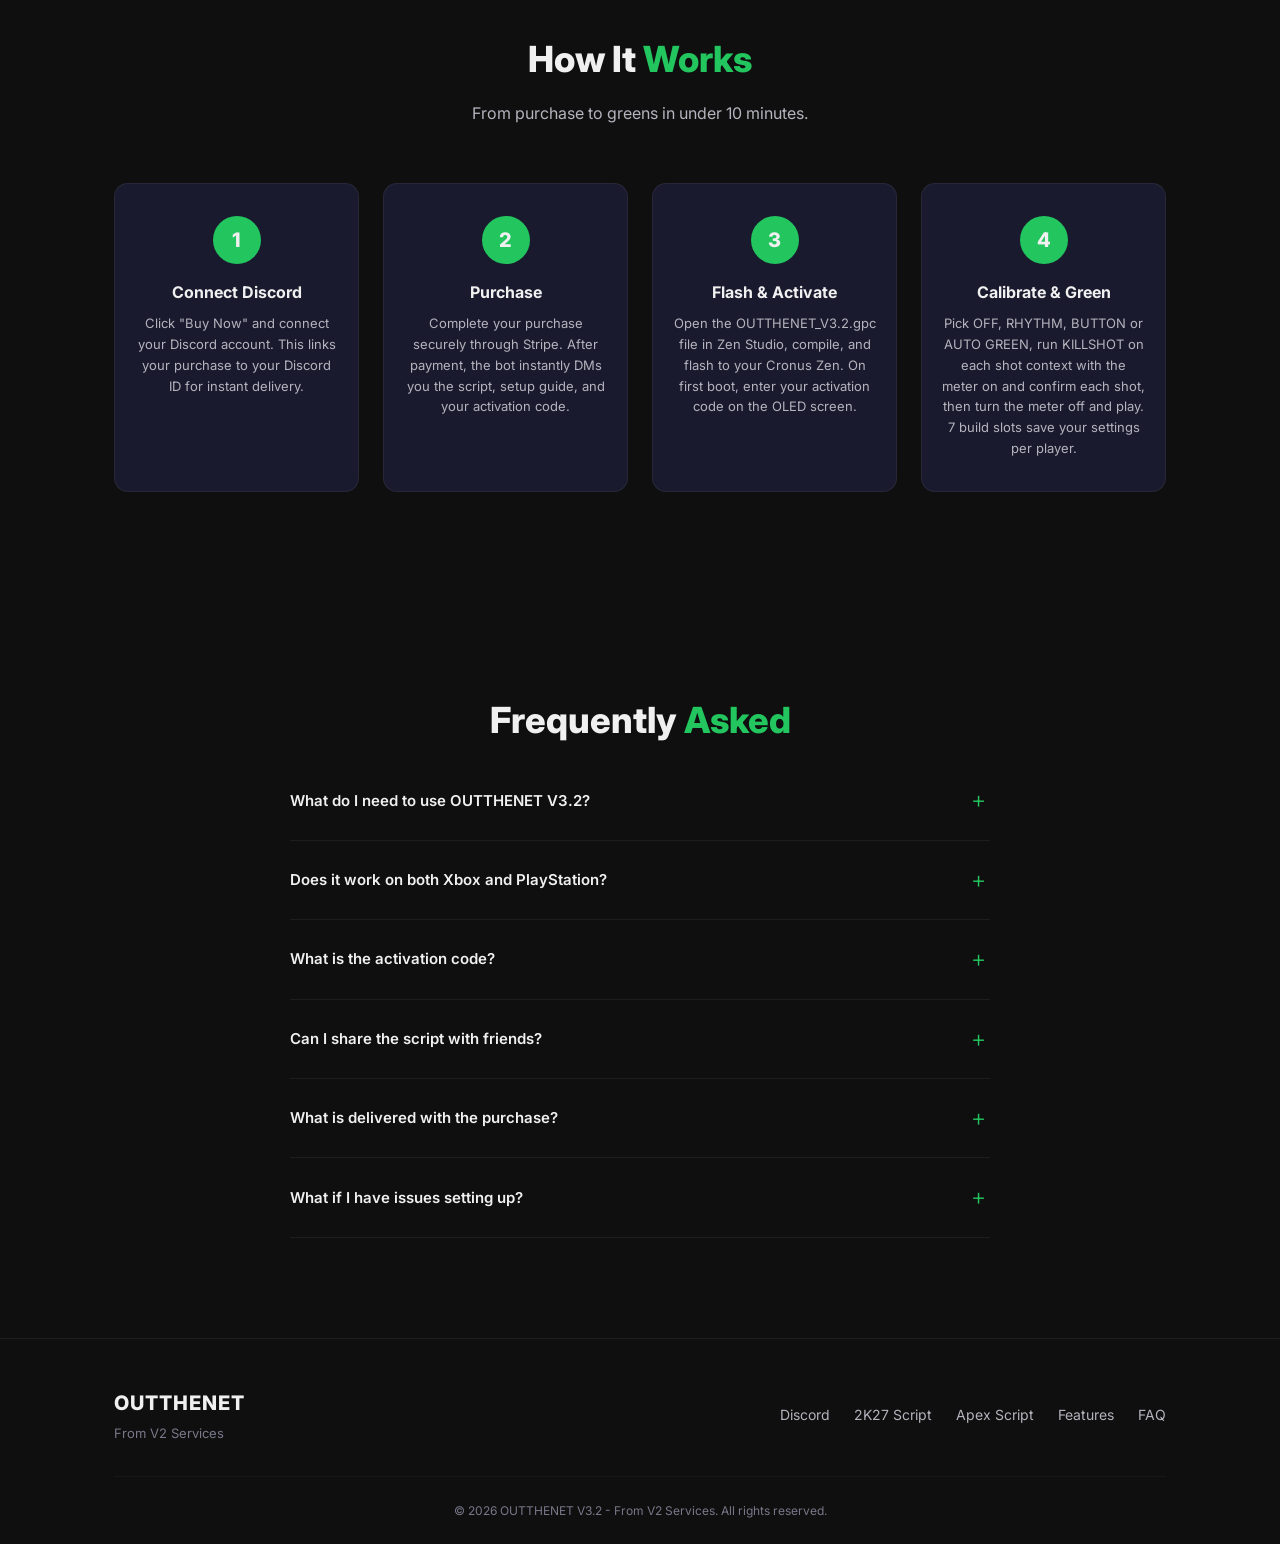
==== commit afbbf9fa: "Site: 45 settings (Reset Build) Co-Authored-By: XP pxoder <pooder1008@gmail.com>" ====
--- a/index.html
+++ b/index.html
@@ -44,7 +44,7 @@
         <div class="hero-content">
             <div class="hero-badge">NBA 2K27 | Cronus Zen</div>
             <h1>OUTTHENET <span class="blue">V3.2</span></h1>
-            <p class="hero-subtitle">Built from the ground up for NBA 2K27. OFF, RHYTHM, BUTTON and AUTO GREEN shot methods, five shot contexts (Standstill, Fade Left, Fade Right, Moving and No-Dip), KILLSHOT calibration you confirm per shot, 7 build slots and a scrolling three-level OLED menu with 7 categories and 44 settings. Dribble Speed and deterministic timing — ships with two builds: clean V3.2 and V3.2AI with an optional Human AI engine (always-on human-feel variation on release timing, stick movement and dribble cadence, tuned by the Stability Enhancer 10-80 dial).</p>
+            <p class="hero-subtitle">Built from the ground up for NBA 2K27. OFF, RHYTHM, BUTTON and AUTO GREEN shot methods, five shot contexts (Standstill, Fade Left, Fade Right, Moving and No-Dip), KILLSHOT calibration you confirm per shot, 7 build slots and a scrolling three-level OLED menu with 7 categories and 45 settings. Dribble Speed and deterministic timing — ships with two builds: clean V3.2 and V3.2AI with an optional Human AI engine (always-on human-feel variation on release timing, stick movement and dribble cadence, tuned by the Stability Enhancer 10-80 dial).</p>
             <div class="hero-stats">
                 <div class="stat">
                     <span class="stat-number">3</span>
@@ -111,7 +111,7 @@
                 <div class="feature-card">
                     <div class="feature-icon">&#128250;</div>
                     <h3>Scrolling OLED Menu</h3>
-                    <p>Seven categories, 44 settings, nothing more than three steps away. Scroll a list of four rows at a time with a cursor and arrows instead of clicking through one screen per setting. The menu hides whatever does not apply to your shot method and skips straight past it, so you never scroll through settings that do nothing for you. Shot feedback on the OLED after every attempt.</p>
+                    <p>Seven categories, 45 settings, nothing more than three steps away. Scroll a list of four rows at a time with a cursor and arrows instead of clicking through one screen per setting. The menu hides whatever does not apply to your shot method and skips straight past it, so you never scroll through settings that do nothing for you. Shot feedback on the OLED after every attempt.</p>
                 </div>
                 <div class="feature-card">
                     <div class="feature-icon">&#127919;</div>
@@ -171,7 +171,7 @@
                     <li>Auto Green with its own Timing and Tempo</li>
                     <li>RS Auto Tempo + Turbo Shots</li>
                     <li>Shot Cancel Intelligence (pump fake filter)</li>
-                    <li>Scrolling three-level OLED menu, 7 categories and 44 settings</li>
+                    <li>Scrolling three-level OLED menu, 7 categories and 45 settings</li>
                     <li>Two builds in every order: clean V3.2 + V3.2AI (Human AI: always-on variation on release, stick and dribble cadence — Stability Enhancer 10-80 dial)</li>
                     <li>7 Build Slots (save per player)</li>
                     <li>Dribble Speed plus Crab, Snatch and Spin moves with combo chains</li>
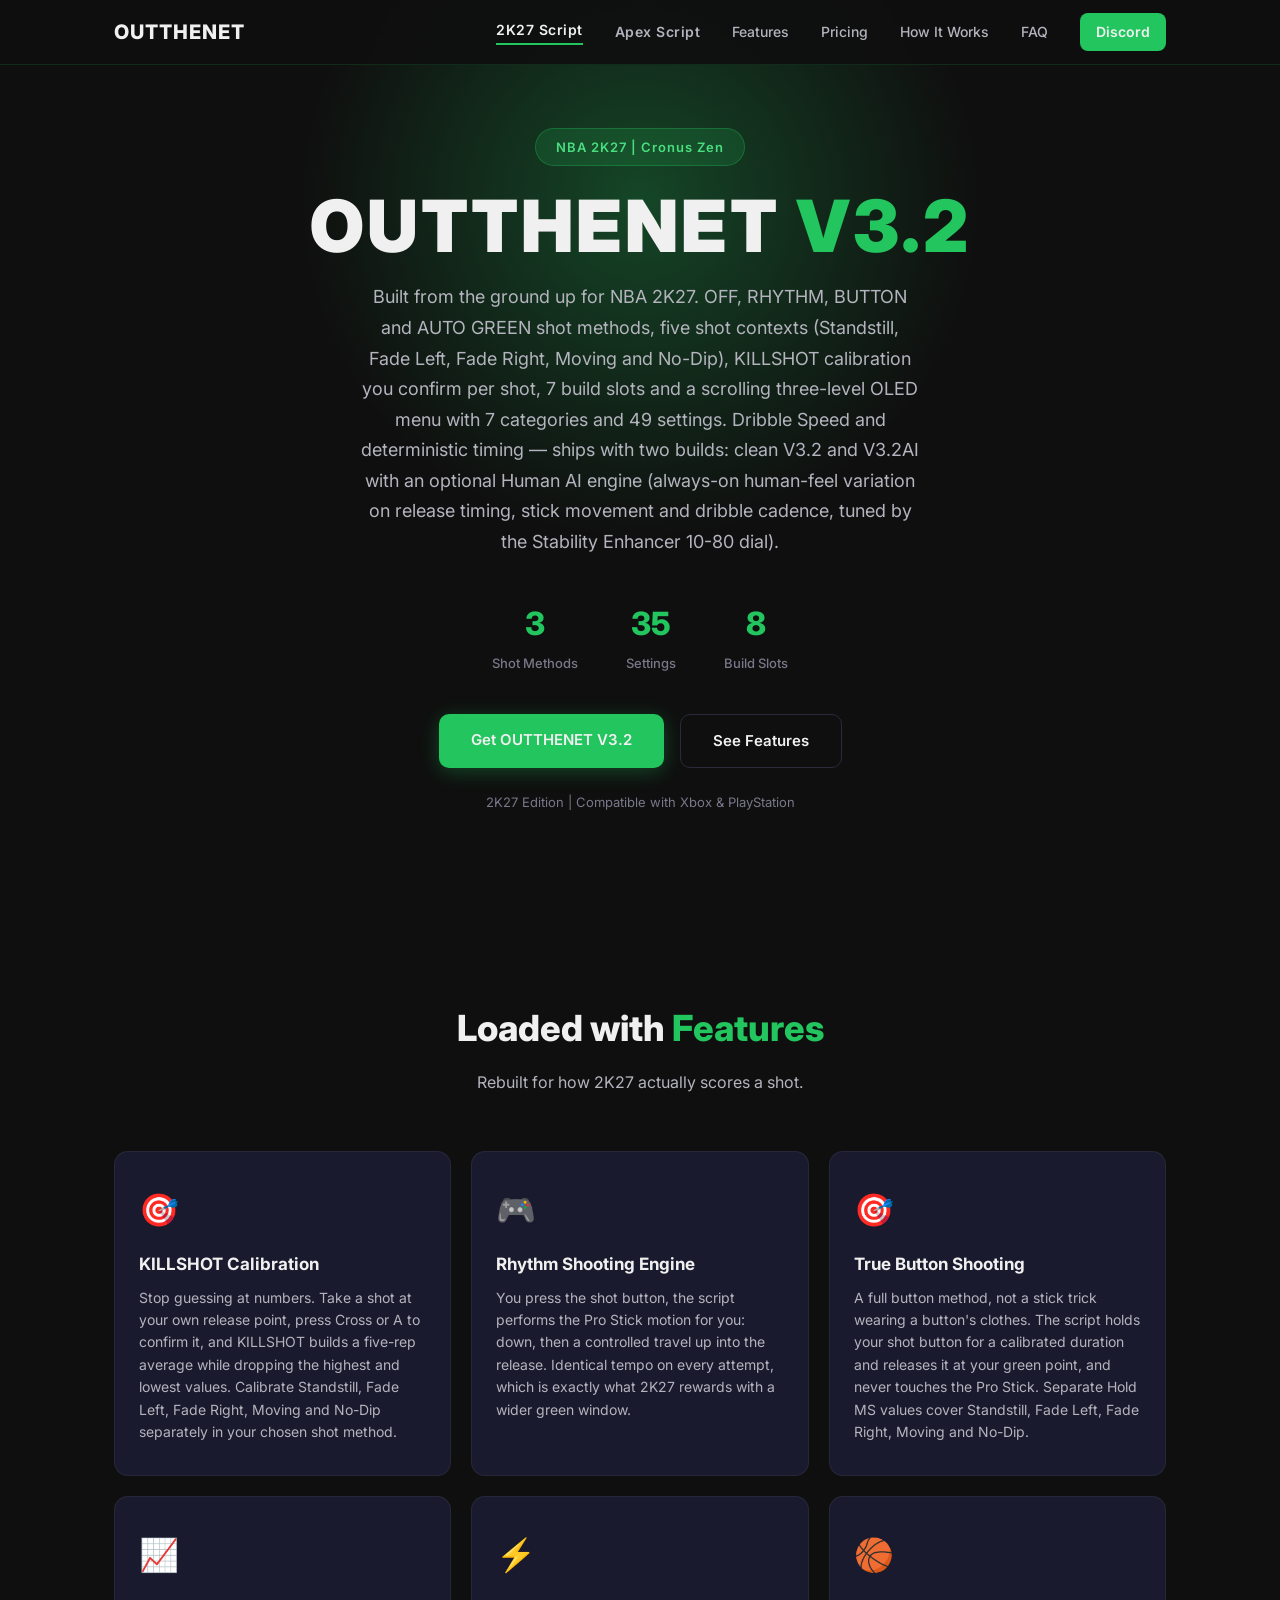
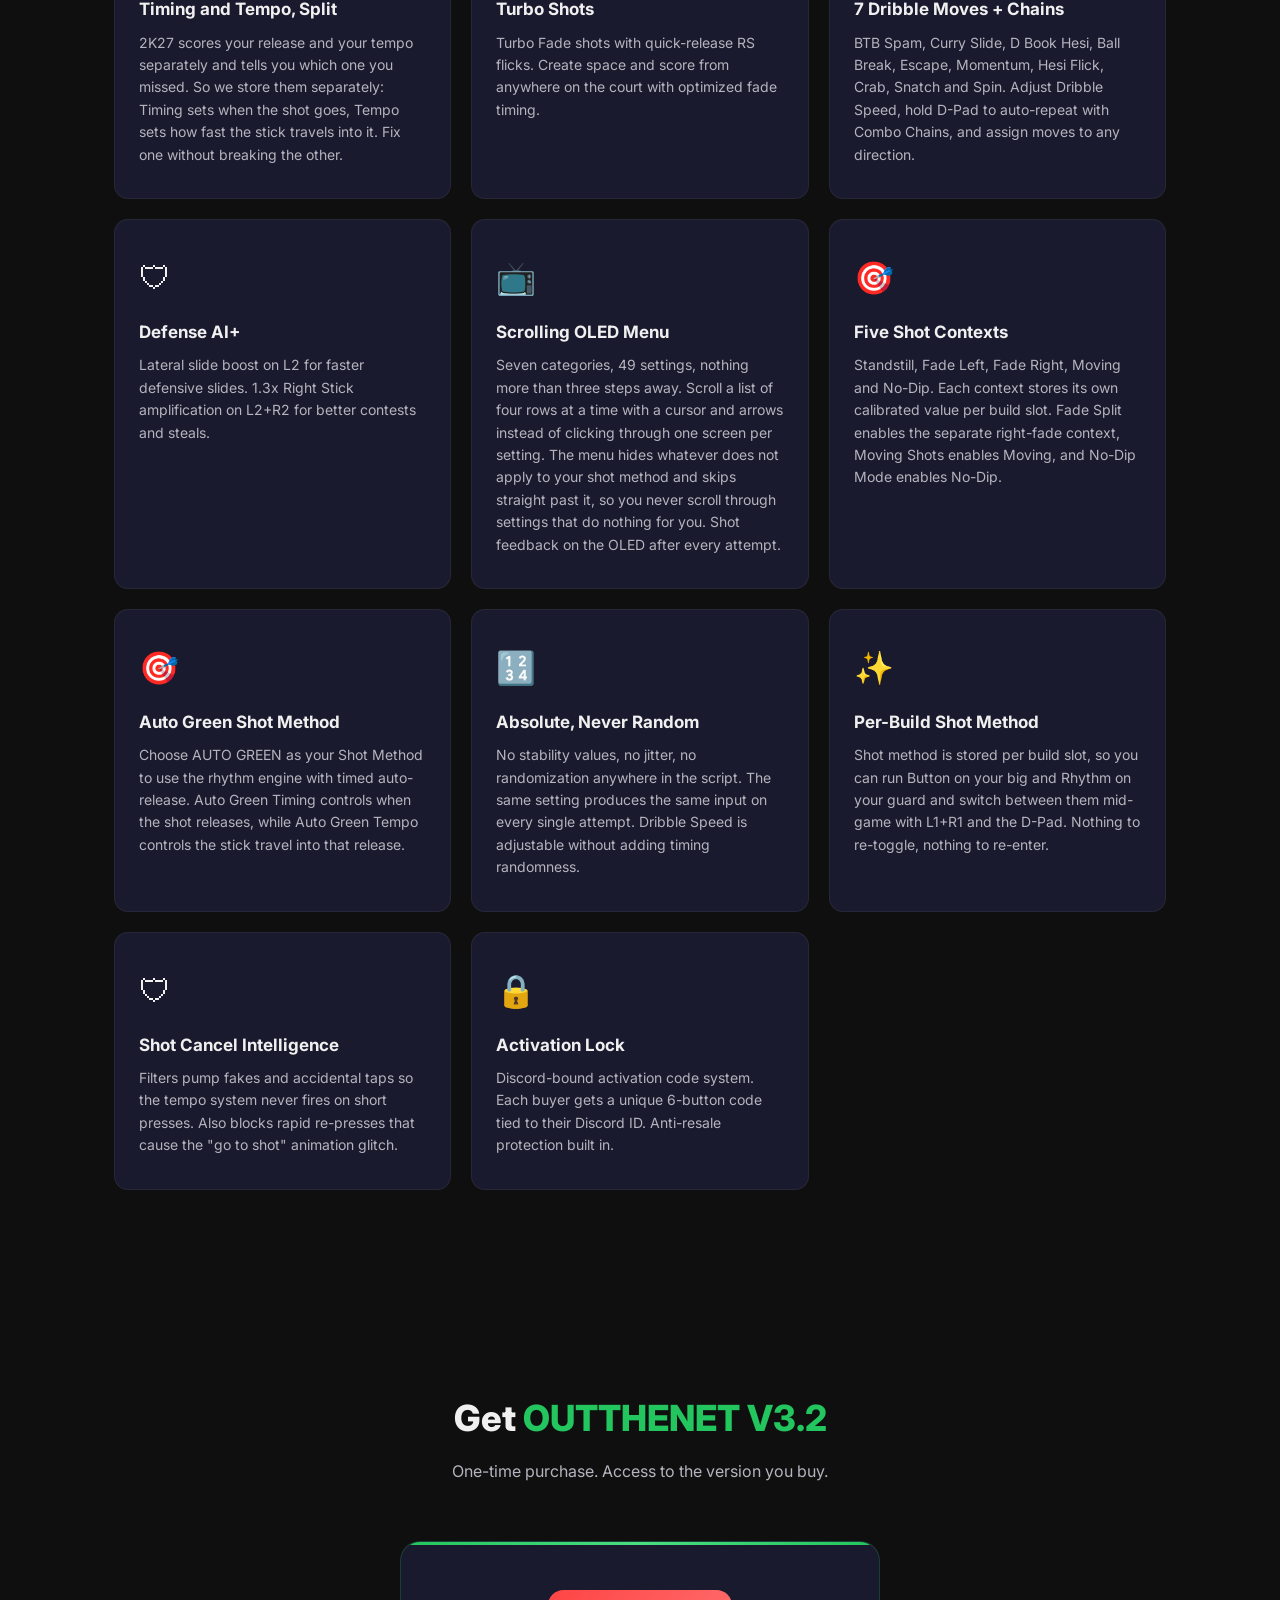
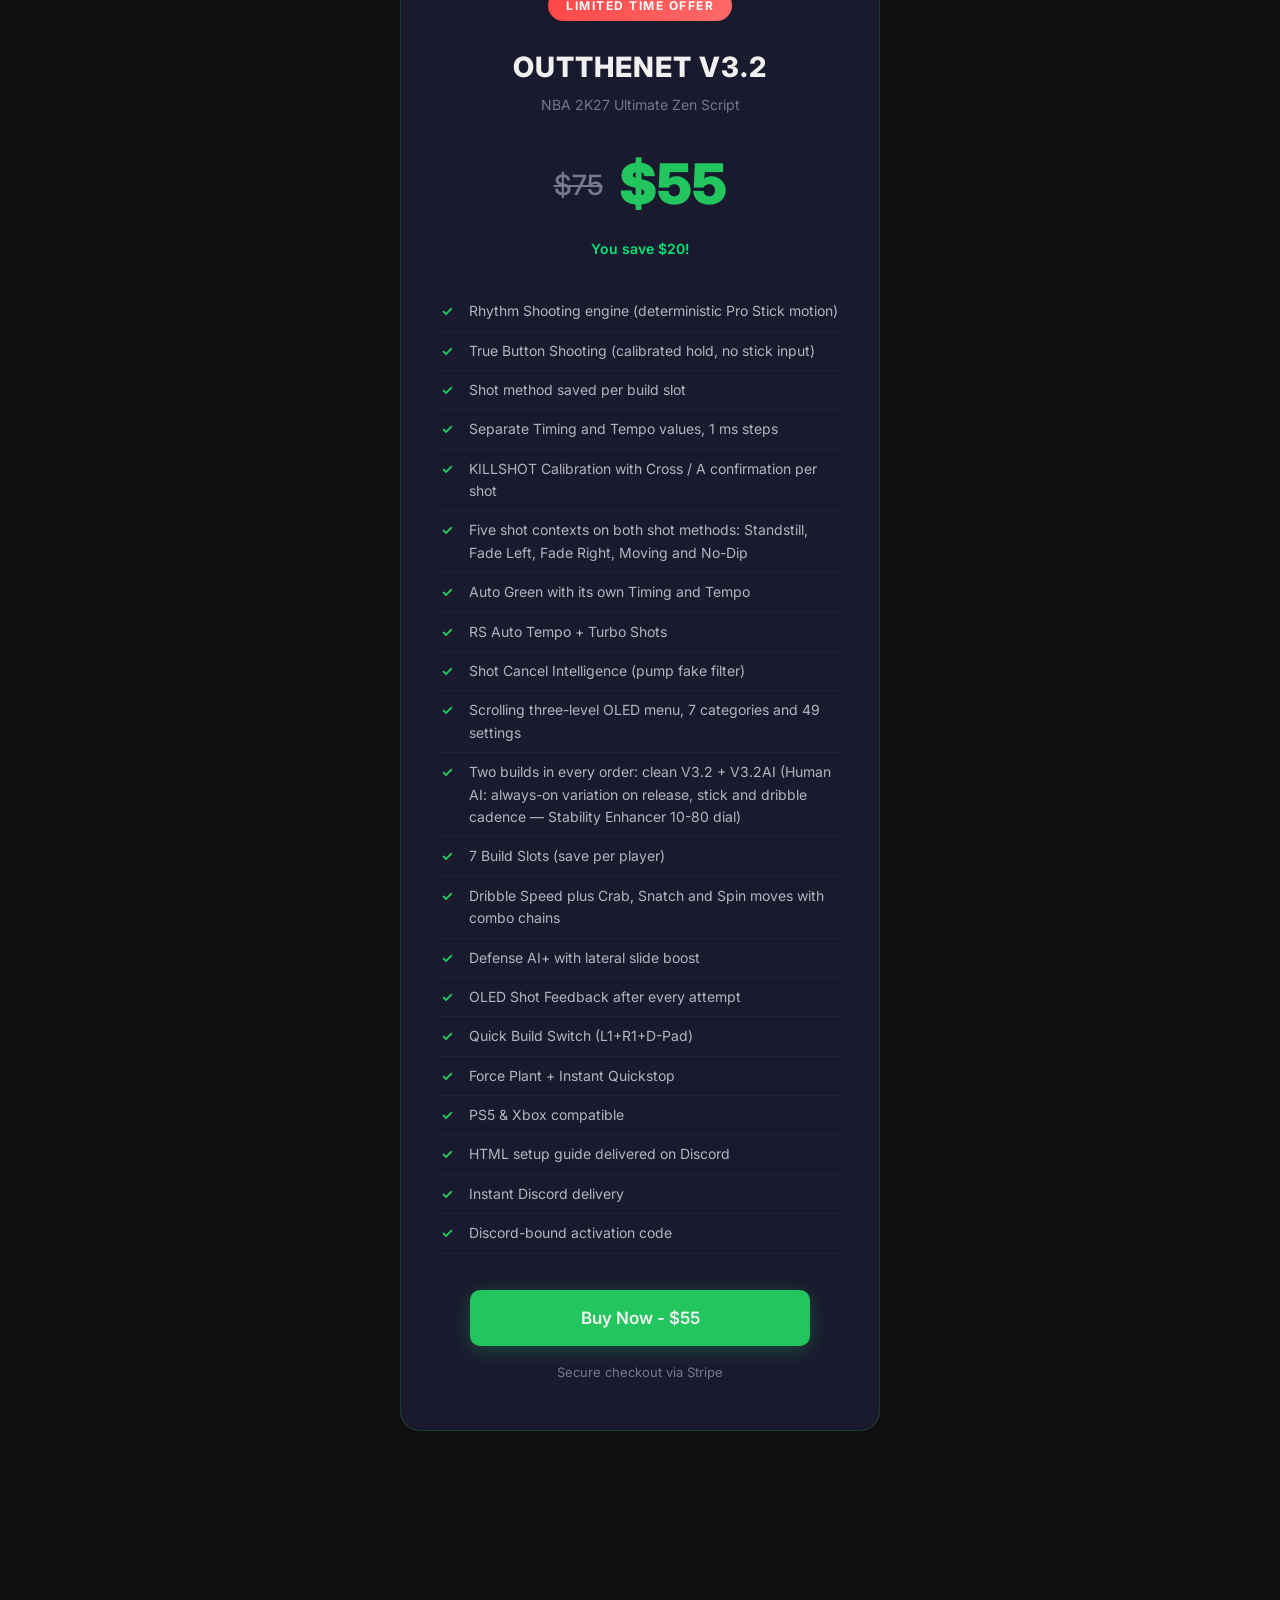
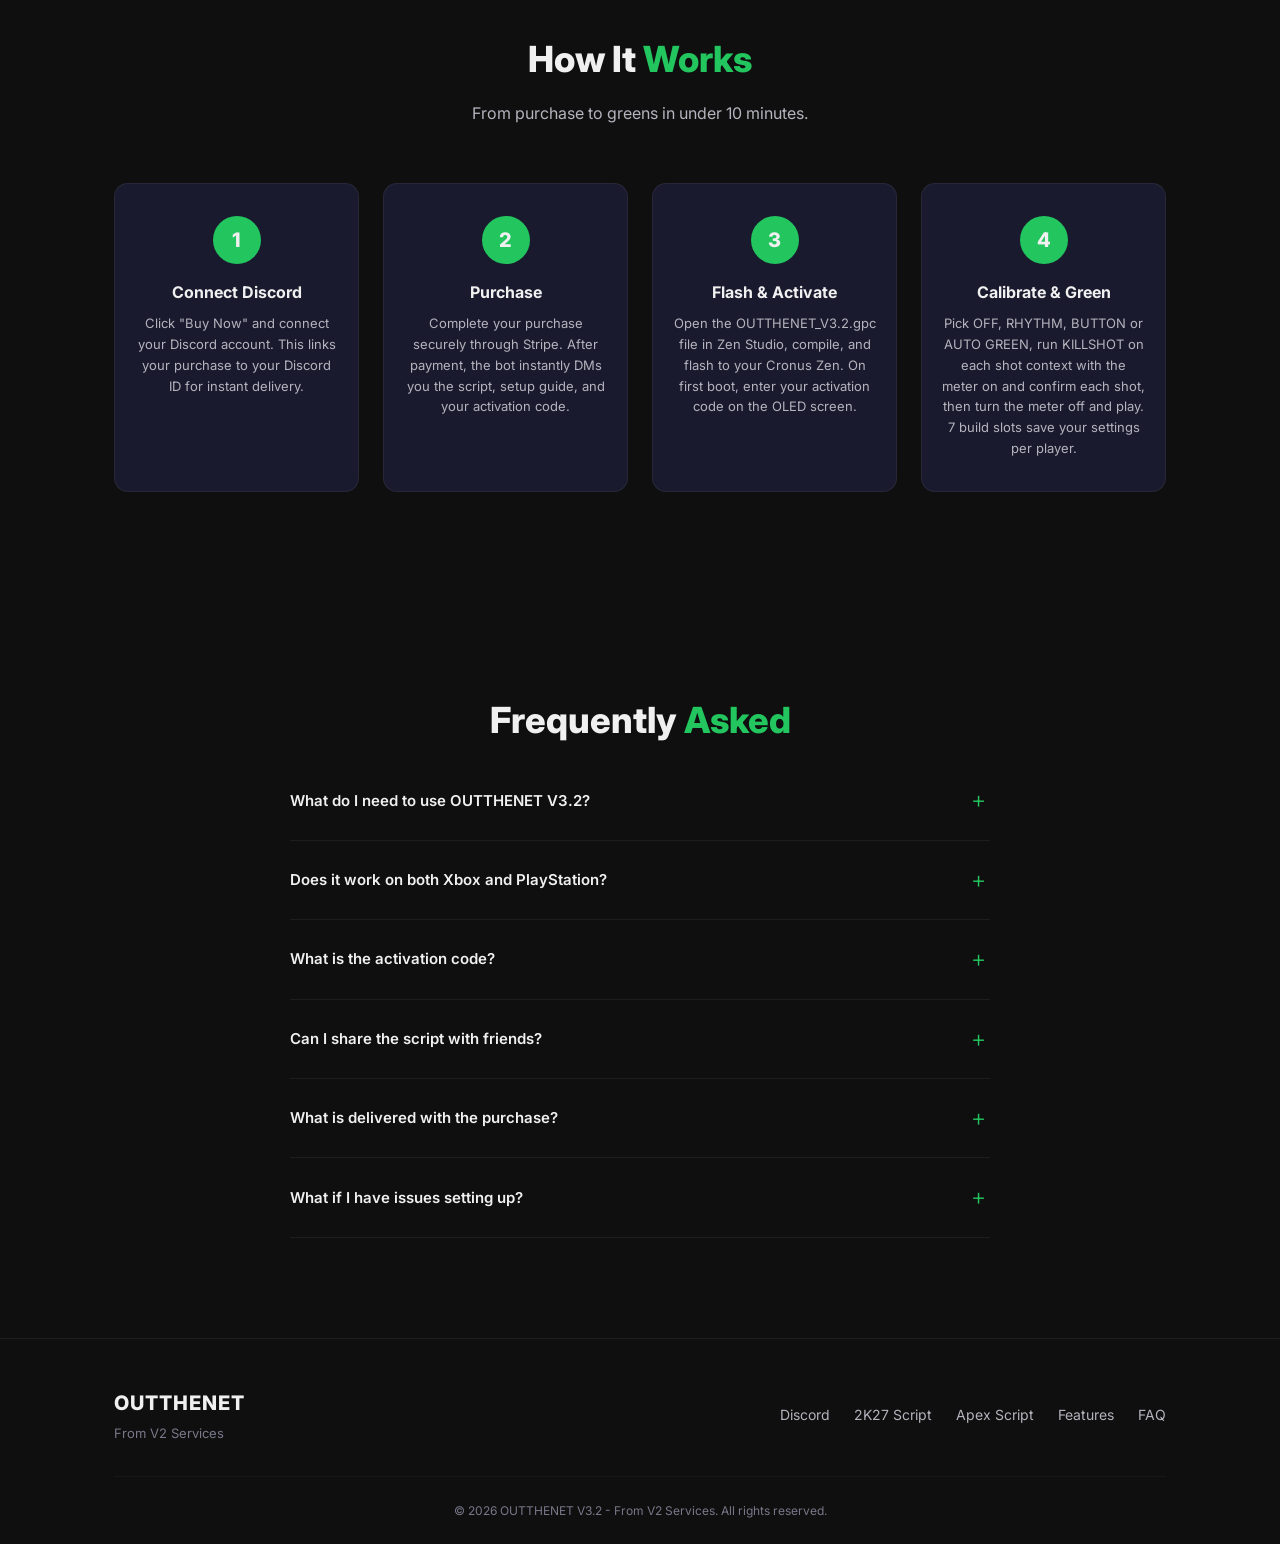
==== commit 46ca6cea: "Site: 49 settings (Precision Mode + AG offsets) Co-Authored-By: XP pxoder <pooder1008@gmail.com>" ====
--- a/index.html
+++ b/index.html
@@ -44,7 +44,7 @@
         <div class="hero-content">
             <div class="hero-badge">NBA 2K27 | Cronus Zen</div>
             <h1>OUTTHENET <span class="blue">V3.2</span></h1>
-            <p class="hero-subtitle">Built from the ground up for NBA 2K27. OFF, RHYTHM, BUTTON and AUTO GREEN shot methods, five shot contexts (Standstill, Fade Left, Fade Right, Moving and No-Dip), KILLSHOT calibration you confirm per shot, 7 build slots and a scrolling three-level OLED menu with 7 categories and 45 settings. Dribble Speed and deterministic timing — ships with two builds: clean V3.2 and V3.2AI with an optional Human AI engine (always-on human-feel variation on release timing, stick movement and dribble cadence, tuned by the Stability Enhancer 10-80 dial).</p>
+            <p class="hero-subtitle">Built from the ground up for NBA 2K27. OFF, RHYTHM, BUTTON and AUTO GREEN shot methods, five shot contexts (Standstill, Fade Left, Fade Right, Moving and No-Dip), KILLSHOT calibration you confirm per shot, 7 build slots and a scrolling three-level OLED menu with 7 categories and 49 settings. Dribble Speed and deterministic timing — ships with two builds: clean V3.2 and V3.2AI with an optional Human AI engine (always-on human-feel variation on release timing, stick movement and dribble cadence, tuned by the Stability Enhancer 10-80 dial).</p>
             <div class="hero-stats">
                 <div class="stat">
                     <span class="stat-number">3</span>
@@ -111,7 +111,7 @@
                 <div class="feature-card">
                     <div class="feature-icon">&#128250;</div>
                     <h3>Scrolling OLED Menu</h3>
-                    <p>Seven categories, 45 settings, nothing more than three steps away. Scroll a list of four rows at a time with a cursor and arrows instead of clicking through one screen per setting. The menu hides whatever does not apply to your shot method and skips straight past it, so you never scroll through settings that do nothing for you. Shot feedback on the OLED after every attempt.</p>
+                    <p>Seven categories, 49 settings, nothing more than three steps away. Scroll a list of four rows at a time with a cursor and arrows instead of clicking through one screen per setting. The menu hides whatever does not apply to your shot method and skips straight past it, so you never scroll through settings that do nothing for you. Shot feedback on the OLED after every attempt.</p>
                 </div>
                 <div class="feature-card">
                     <div class="feature-icon">&#127919;</div>
@@ -171,7 +171,7 @@
                     <li>Auto Green with its own Timing and Tempo</li>
                     <li>RS Auto Tempo + Turbo Shots</li>
                     <li>Shot Cancel Intelligence (pump fake filter)</li>
-                    <li>Scrolling three-level OLED menu, 7 categories and 45 settings</li>
+                    <li>Scrolling three-level OLED menu, 7 categories and 49 settings</li>
                     <li>Two builds in every order: clean V3.2 + V3.2AI (Human AI: always-on variation on release, stick and dribble cadence — Stability Enhancer 10-80 dial)</li>
                     <li>7 Build Slots (save per player)</li>
                     <li>Dribble Speed plus Crab, Snatch and Spin moves with combo chains</li>
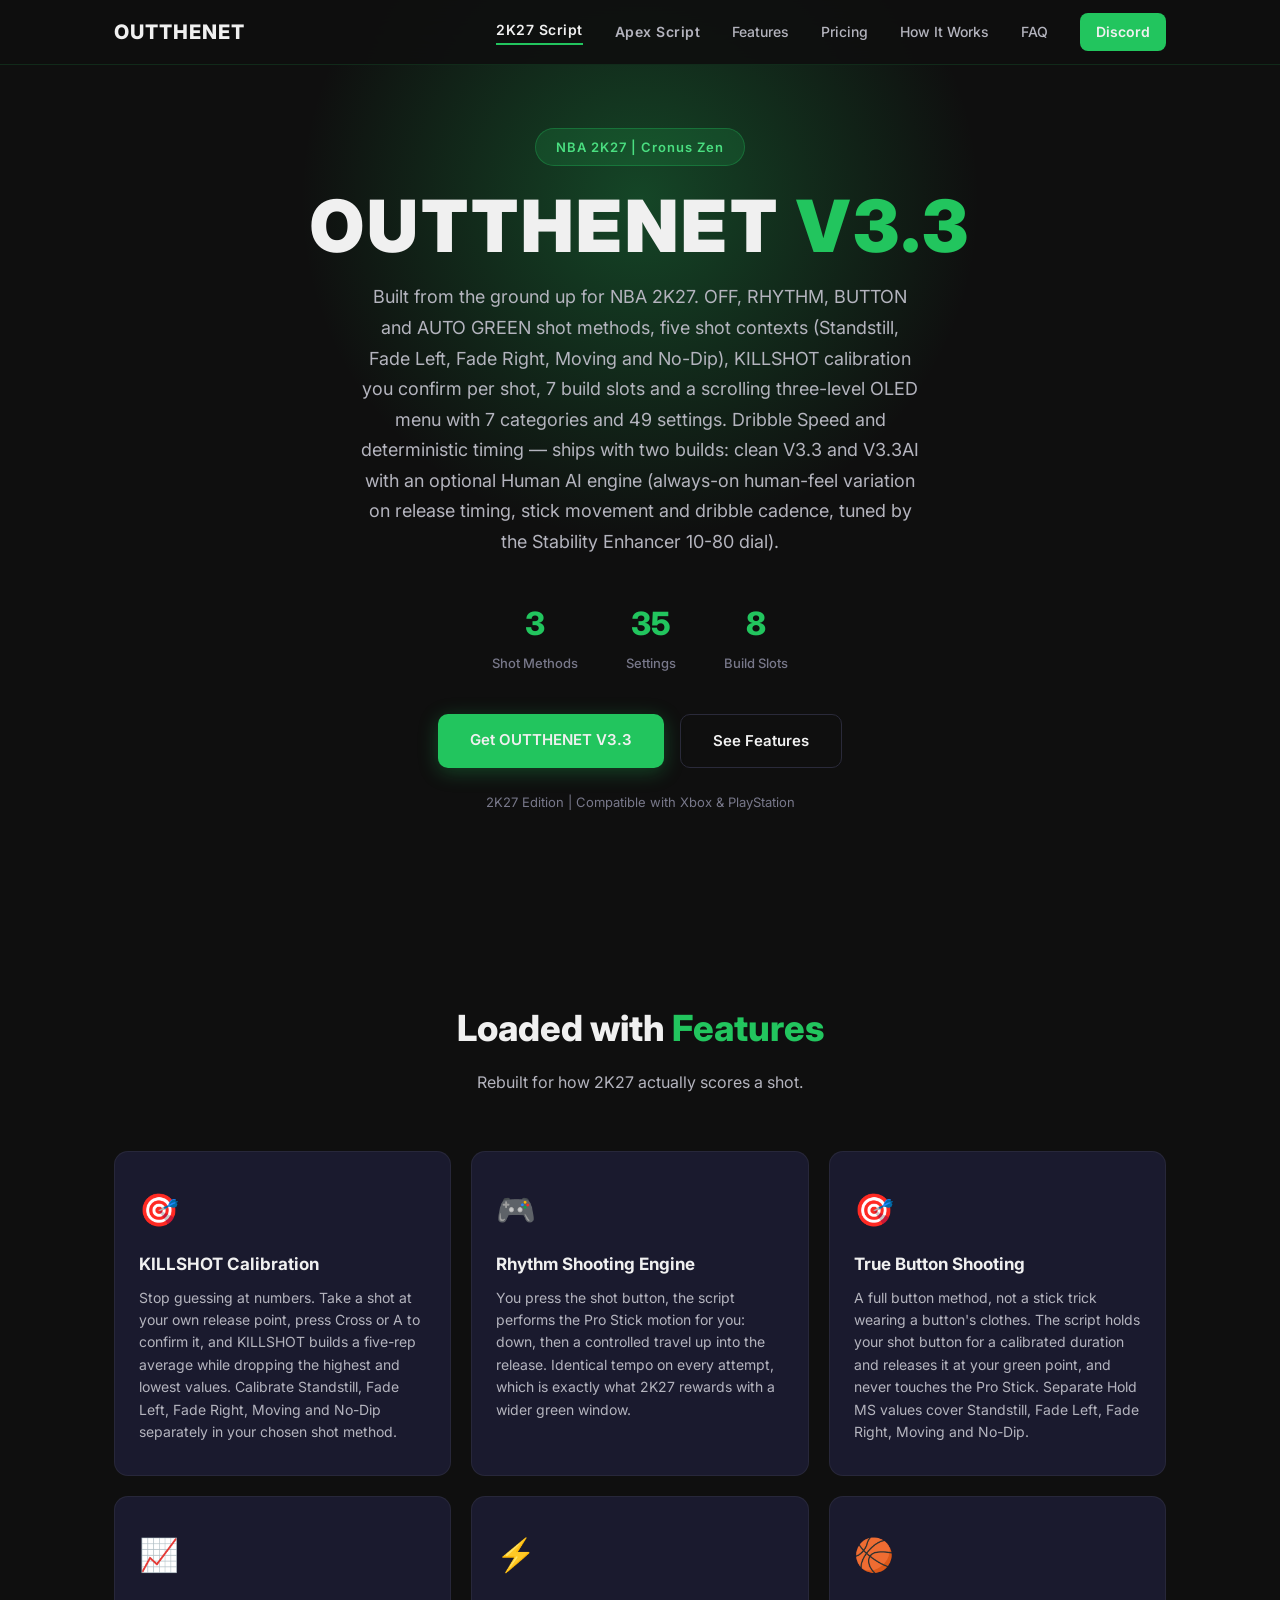
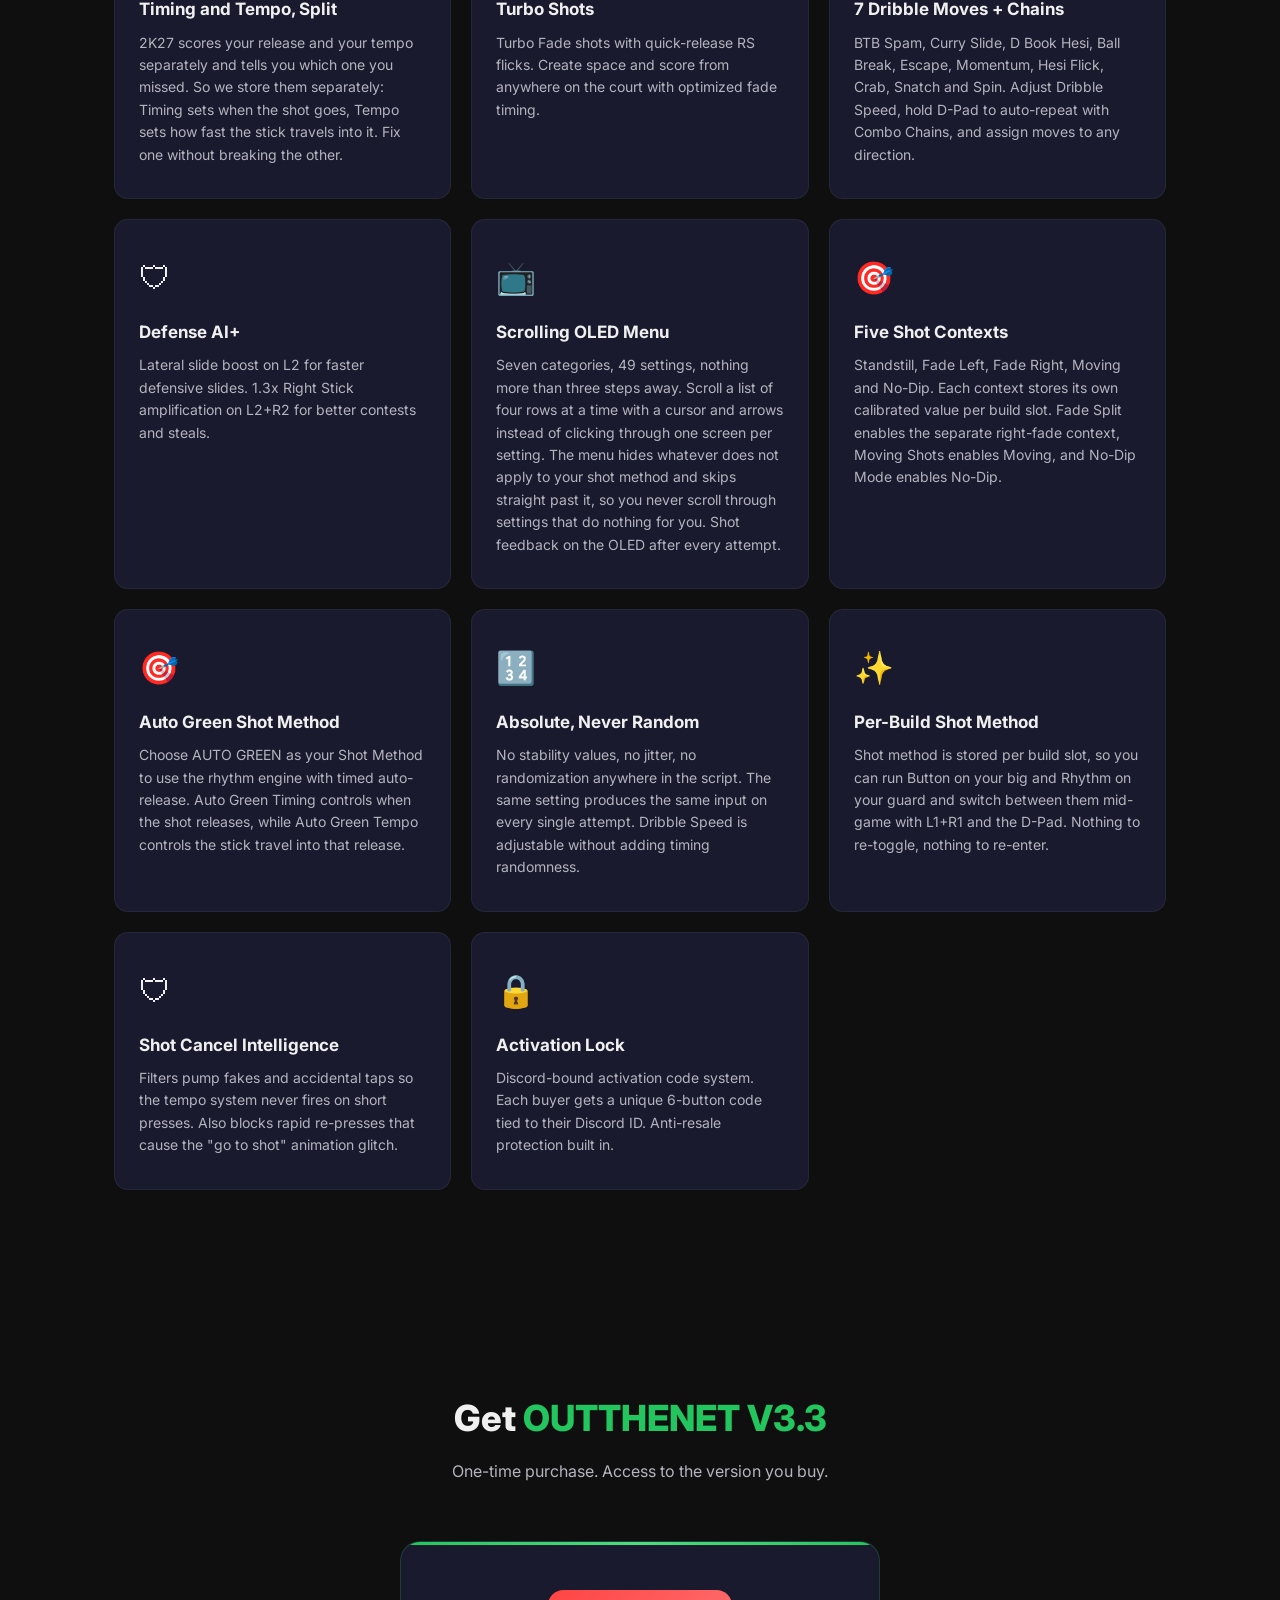
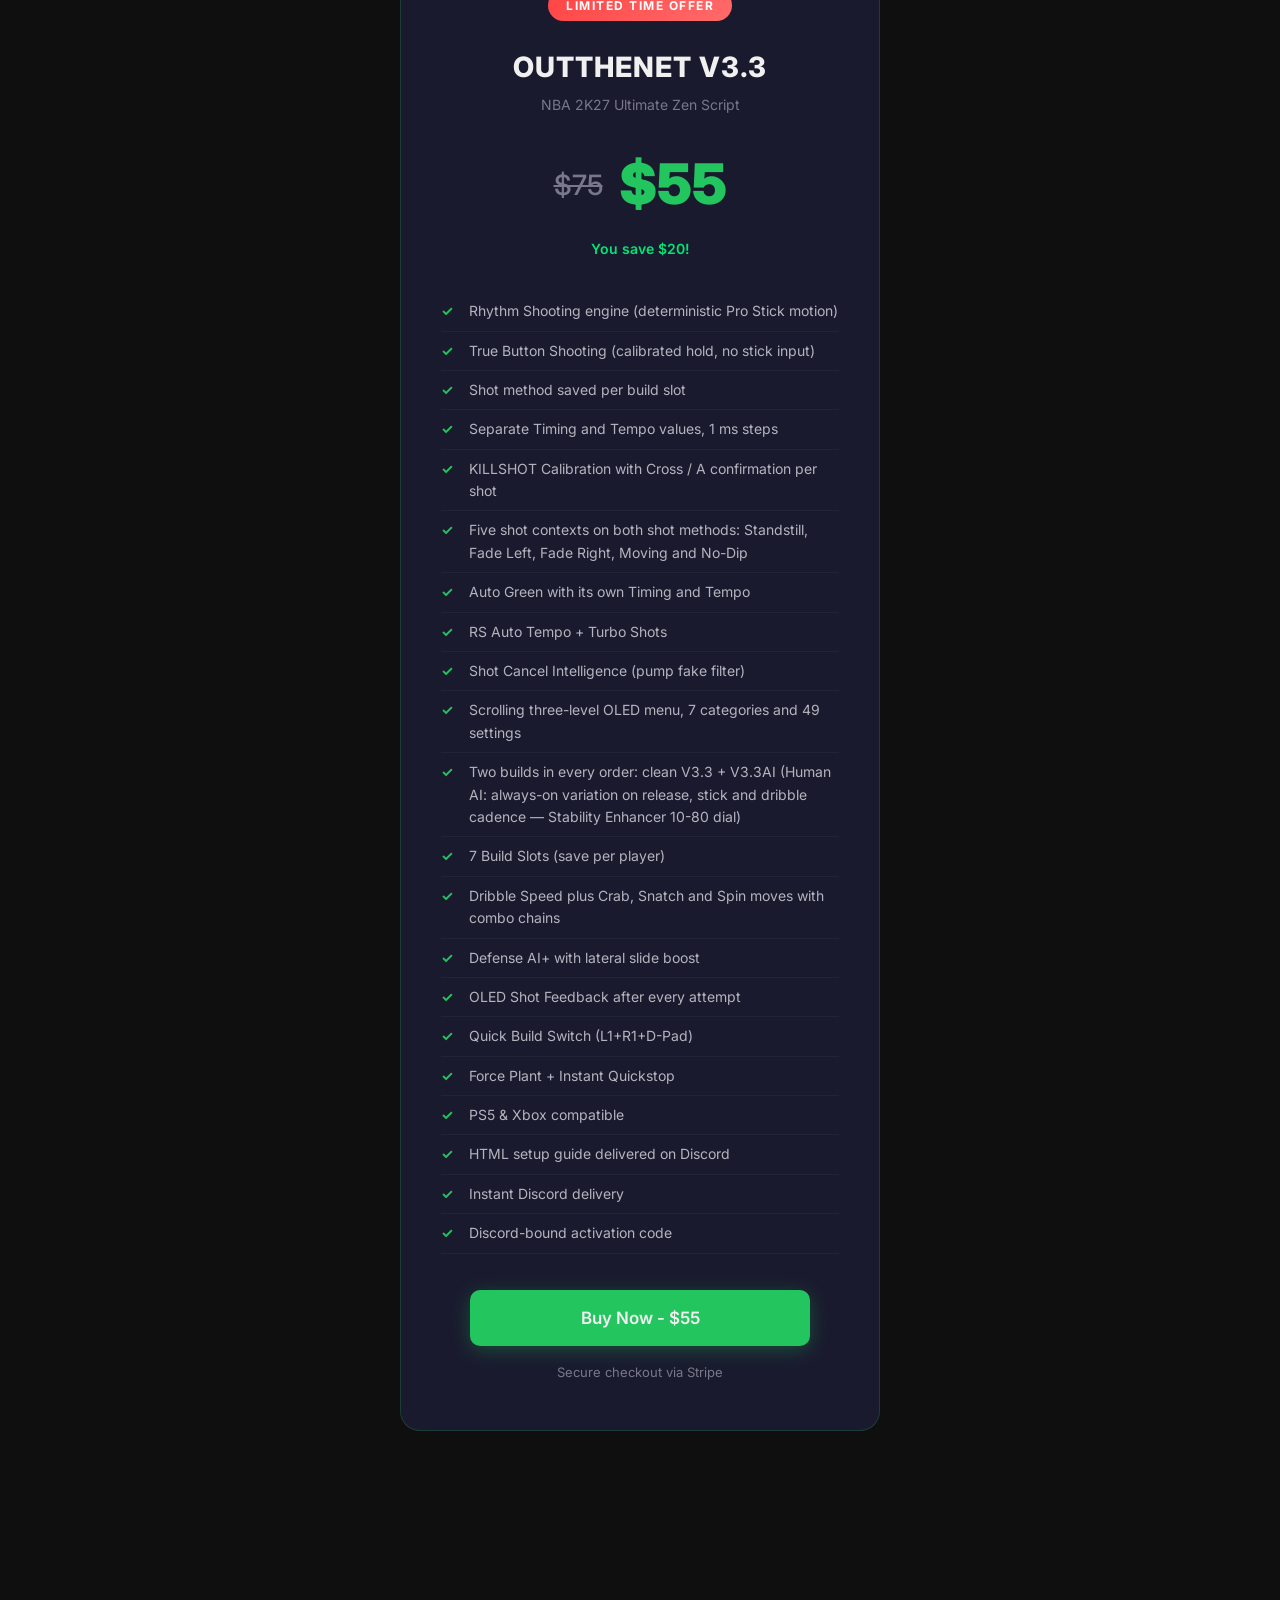
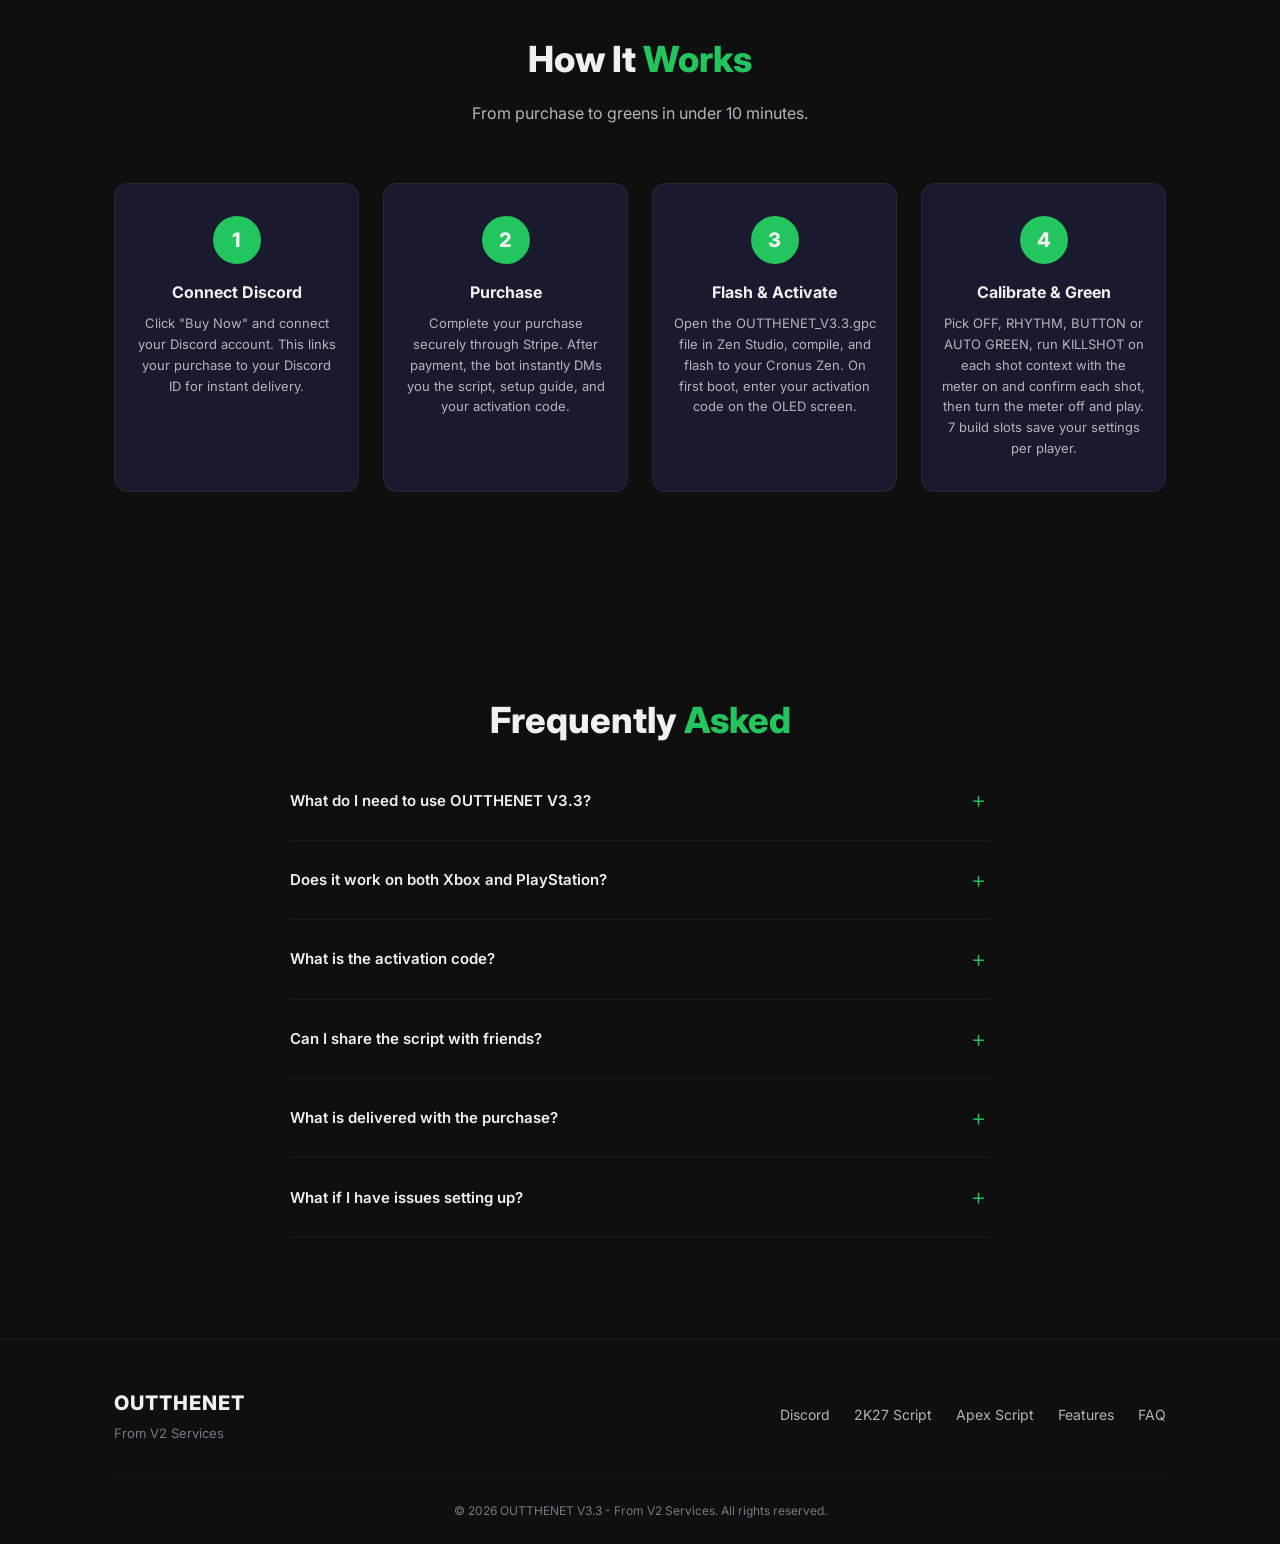
==== commit 8df7b844: "Site: OUTTHENET V3.3 Co-Authored-By: XP pxoder <pooder1008@gmail.com>" ====
--- a/index.html
+++ b/index.html
@@ -3,7 +3,7 @@
 <head>
     <meta charset="UTF-8">
     <meta name="viewport" content="width=device-width, initial-scale=1.0">
-    <title>OUTTHENET V3.2 - NBA 2K27 Ultimate Zen Script</title>
+    <title>OUTTHENET V3.3 - NBA 2K27 Ultimate Zen Script</title>
     <link rel="preconnect" href="https://fonts.googleapis.com">
     <link rel="preconnect" href="https://fonts.gstatic.com" crossorigin>
     <link href="https://fonts.googleapis.com/css2?family=Inter:wght@300;400;500;600;700;800;900&display=swap" rel="stylesheet">
@@ -43,8 +43,8 @@
         <div class="hero-glow"></div>
         <div class="hero-content">
             <div class="hero-badge">NBA 2K27 | Cronus Zen</div>
-            <h1>OUTTHENET <span class="blue">V3.2</span></h1>
-            <p class="hero-subtitle">Built from the ground up for NBA 2K27. OFF, RHYTHM, BUTTON and AUTO GREEN shot methods, five shot contexts (Standstill, Fade Left, Fade Right, Moving and No-Dip), KILLSHOT calibration you confirm per shot, 7 build slots and a scrolling three-level OLED menu with 7 categories and 49 settings. Dribble Speed and deterministic timing — ships with two builds: clean V3.2 and V3.2AI with an optional Human AI engine (always-on human-feel variation on release timing, stick movement and dribble cadence, tuned by the Stability Enhancer 10-80 dial).</p>
+            <h1>OUTTHENET <span class="blue">V3.3</span></h1>
+            <p class="hero-subtitle">Built from the ground up for NBA 2K27. OFF, RHYTHM, BUTTON and AUTO GREEN shot methods, five shot contexts (Standstill, Fade Left, Fade Right, Moving and No-Dip), KILLSHOT calibration you confirm per shot, 7 build slots and a scrolling three-level OLED menu with 7 categories and 49 settings. Dribble Speed and deterministic timing — ships with two builds: clean V3.3 and V3.3AI with an optional Human AI engine (always-on human-feel variation on release timing, stick movement and dribble cadence, tuned by the Stability Enhancer 10-80 dial).</p>
             <div class="hero-stats">
                 <div class="stat">
                     <span class="stat-number">3</span>
@@ -60,7 +60,7 @@
                 </div>
             </div>
             <div class="hero-buttons">
-                <a href="#pricing" class="btn btn-primary">Get OUTTHENET V3.2</a>
+                <a href="#pricing" class="btn btn-primary">Get OUTTHENET V3.3</a>
                 <a href="#features" class="btn btn-outline">See Features</a>
             </div>
             <p class="hero-compat">2K27 Edition | Compatible with Xbox &amp; PlayStation</p>
@@ -150,11 +150,11 @@
     <!-- Pricing -->
     <section class="pricing" id="pricing">
         <div class="container">
-            <h2 class="section-title">Get <span class="blue">OUTTHENET V3.2</span></h2>
+            <h2 class="section-title">Get <span class="blue">OUTTHENET V3.3</span></h2>
             <p class="section-subtitle">One-time purchase. Access to the version you buy.</p>
             <div class="pricing-card">
                 <div class="pricing-badge">LIMITED TIME OFFER</div>
-                <div class="pricing-name">OUTTHENET V3.2</div>
+                <div class="pricing-name">OUTTHENET V3.3</div>
                 <div class="pricing-tagline">NBA 2K27 Ultimate Zen Script</div>
                 <div class="pricing-price">
                     <span class="original-price">$75</span>
@@ -172,7 +172,7 @@
                     <li>RS Auto Tempo + Turbo Shots</li>
                     <li>Shot Cancel Intelligence (pump fake filter)</li>
                     <li>Scrolling three-level OLED menu, 7 categories and 49 settings</li>
-                    <li>Two builds in every order: clean V3.2 + V3.2AI (Human AI: always-on variation on release, stick and dribble cadence — Stability Enhancer 10-80 dial)</li>
+                    <li>Two builds in every order: clean V3.3 + V3.3AI (Human AI: always-on variation on release, stick and dribble cadence — Stability Enhancer 10-80 dial)</li>
                     <li>7 Build Slots (save per player)</li>
                     <li>Dribble Speed plus Crab, Snatch and Spin moves with combo chains</li>
                     <li>Defense AI+ with lateral slide boost</li>
@@ -211,7 +211,7 @@
                 <div class="step">
                     <div class="step-number">3</div>
                     <h3>Flash &amp; Activate</h3>
-                    <p>Open the OUTTHENET_V3.2.gpc file in Zen Studio, compile, and flash to your Cronus Zen. On first boot, enter your activation code on the OLED screen.</p>
+                    <p>Open the OUTTHENET_V3.3.gpc file in Zen Studio, compile, and flash to your Cronus Zen. On first boot, enter your activation code on the OLED screen.</p>
                 </div>
                 <div class="step">
                     <div class="step-number">4</div>
@@ -229,7 +229,7 @@
             <div class="faq-list">
                 <div class="faq-item" onclick="toggleFaq(this)">
                     <div class="faq-question">
-                        <span>What do I need to use OUTTHENET V3.2?</span>
+                        <span>What do I need to use OUTTHENET V3.3?</span>
                         <span class="faq-arrow">+</span>
                     </div>
                     <div class="faq-answer">
@@ -269,7 +269,7 @@
                         <span class="faq-arrow">+</span>
                     </div>
                     <div class="faq-answer">
-                        <p>Your purchase includes the OUTTHENET V3.2 script and the HTML setup guide delivered through Discord. The guide covers activation, the three-level menu, KILLSHOT calibration, five shot contexts, Dribble Speed and the Crab, Snatch and Spin moves.</p>
+                        <p>Your purchase includes the OUTTHENET V3.3 script and the HTML setup guide delivered through Discord. The guide covers activation, the three-level menu, KILLSHOT calibration, five shot contexts, Dribble Speed and the Crab, Snatch and Spin moves.</p>
                     </div>
                 </div>
                 <div class="faq-item" onclick="toggleFaq(this)">
@@ -302,7 +302,7 @@
                 </div>
             </div>
             <div class="footer-bottom">
-                <p>&copy; 2026 OUTTHENET V3.2 - From V2 Services. All rights reserved.</p>
+                <p>&copy; 2026 OUTTHENET V3.3 - From V2 Services. All rights reserved.</p>
             </div>
         </div>
     </footer>
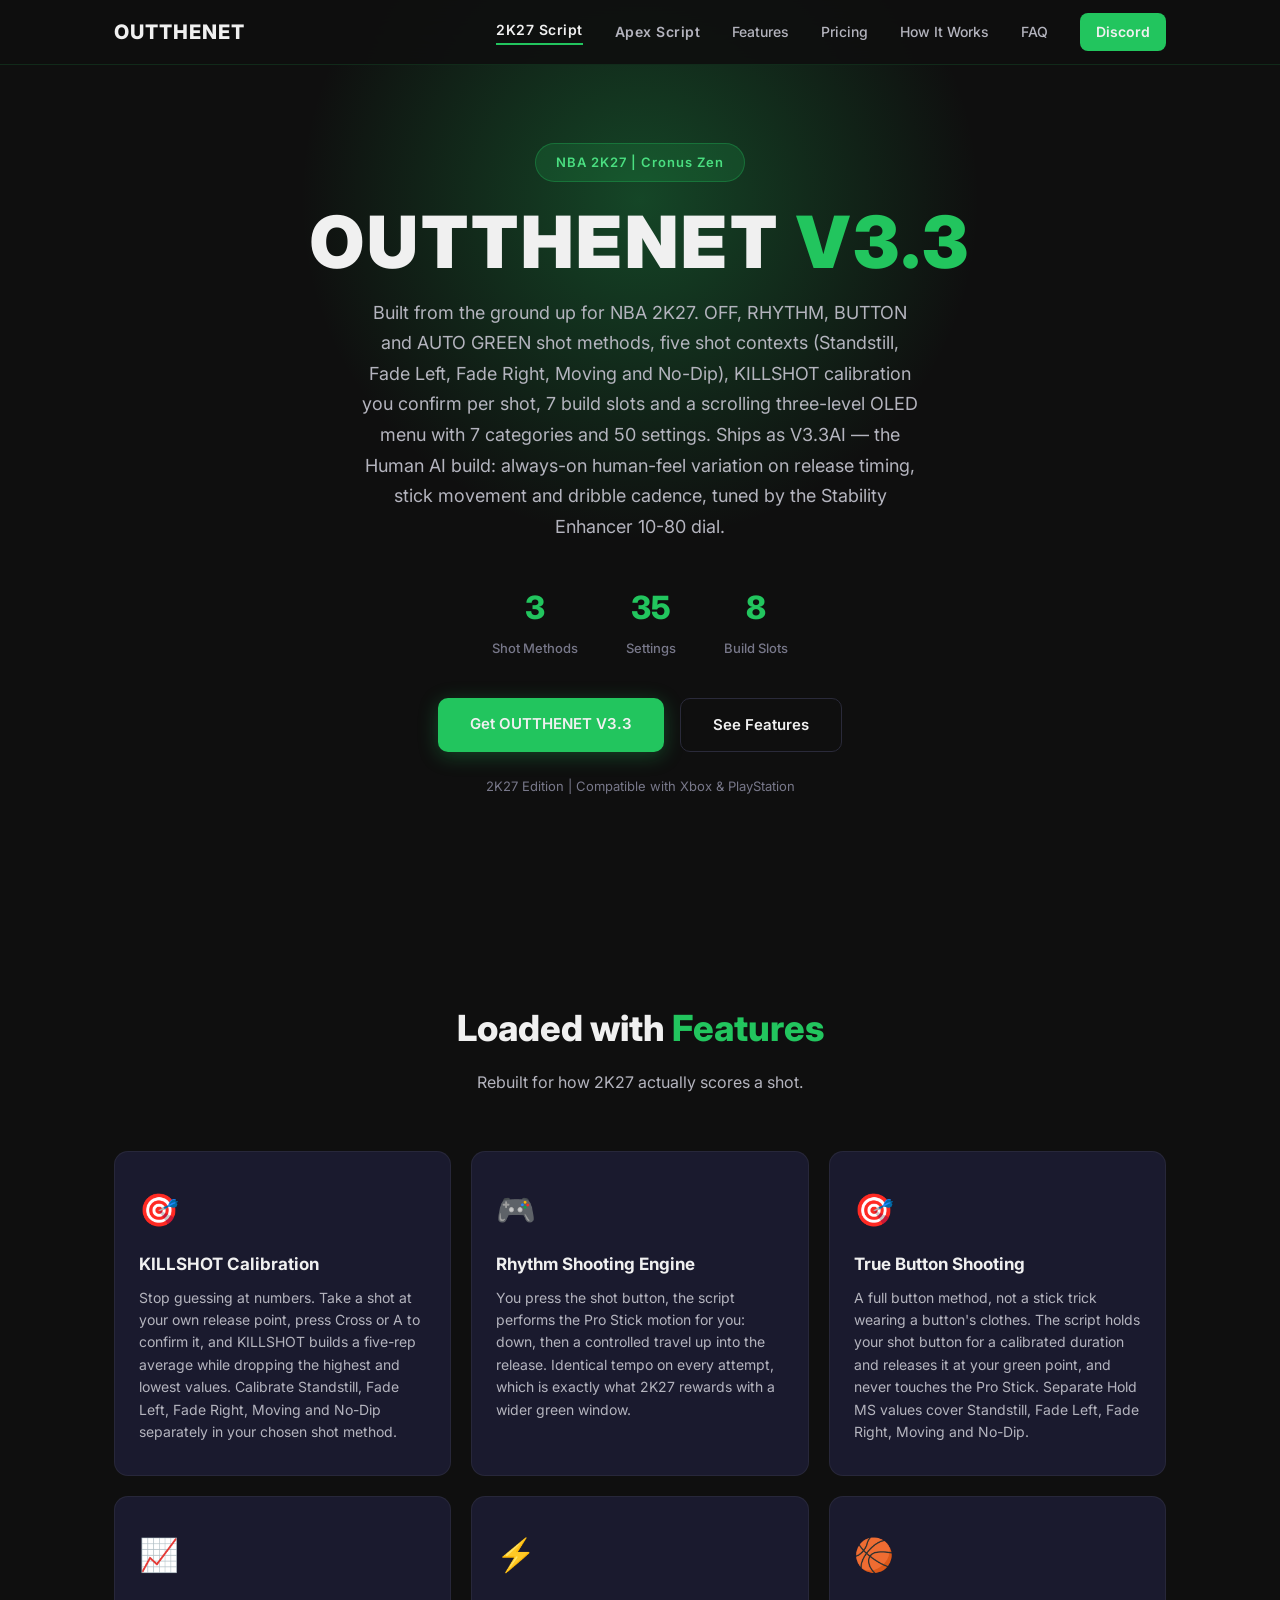
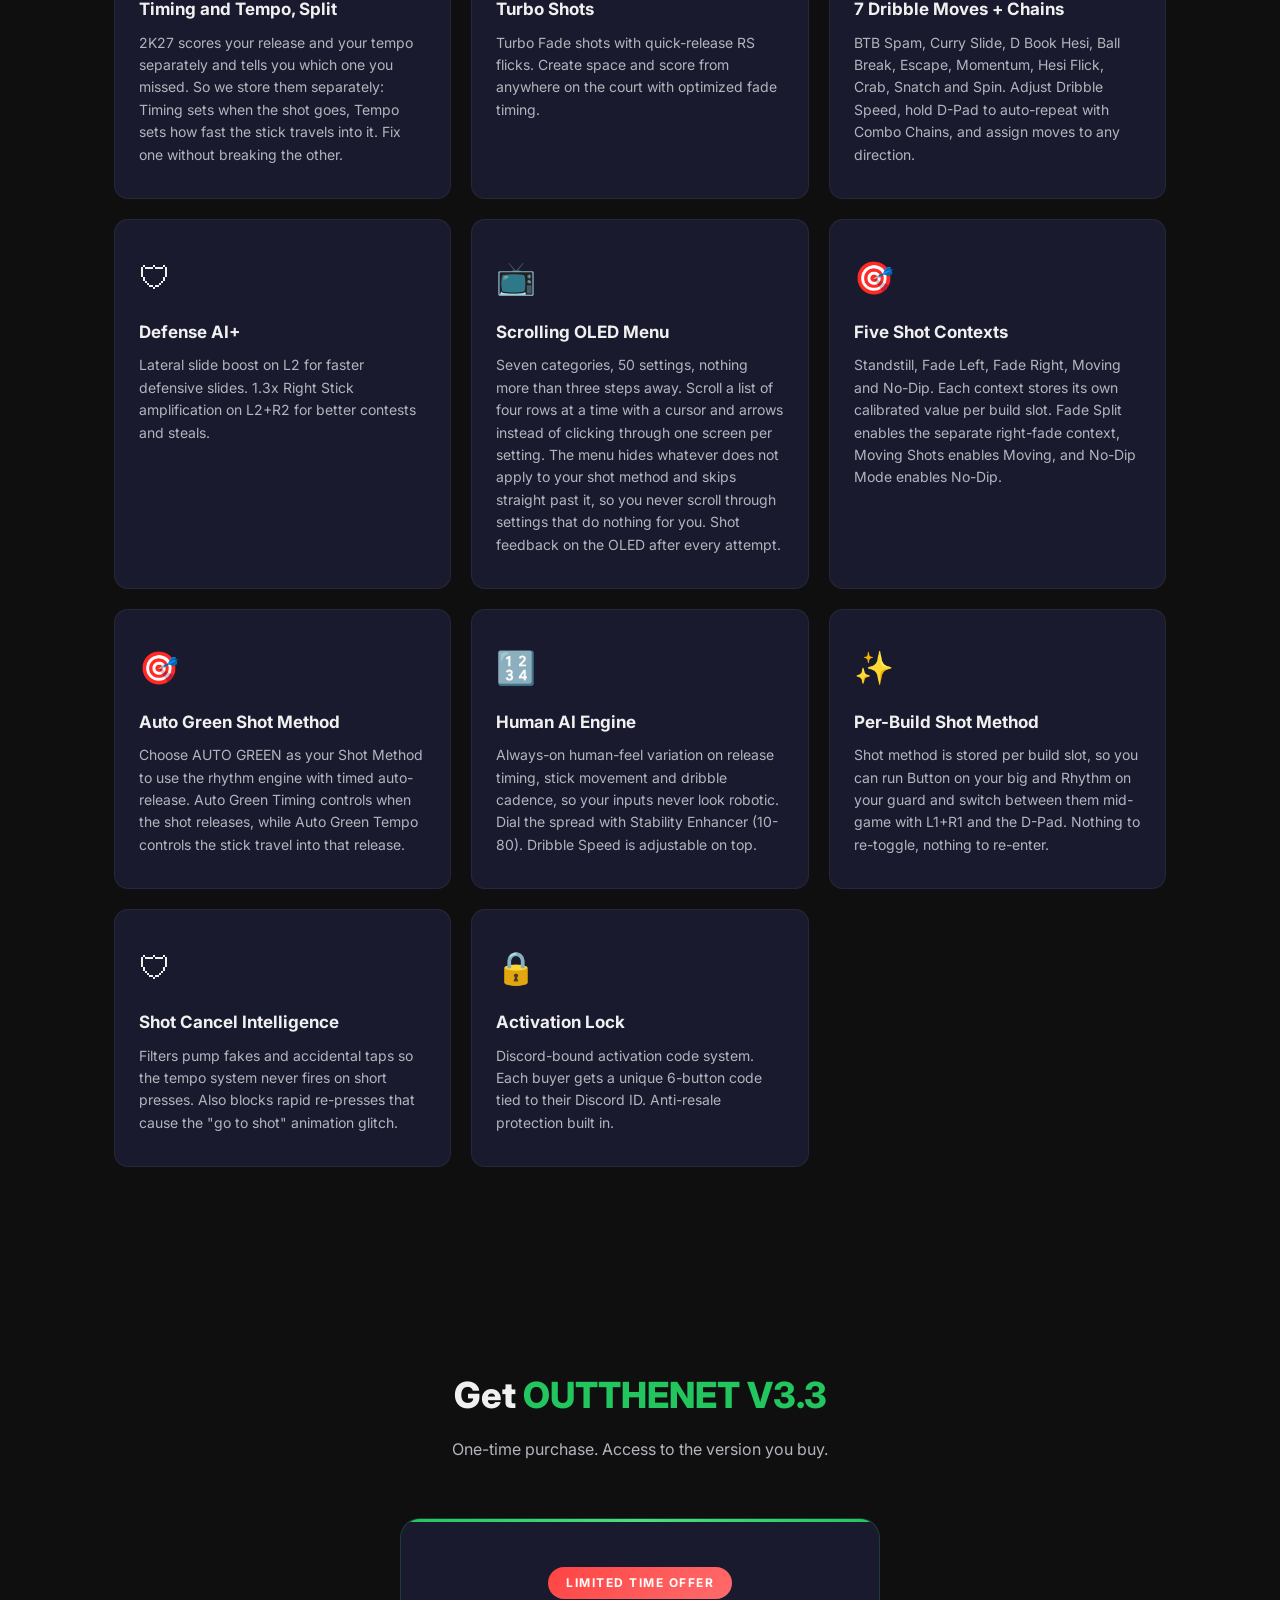
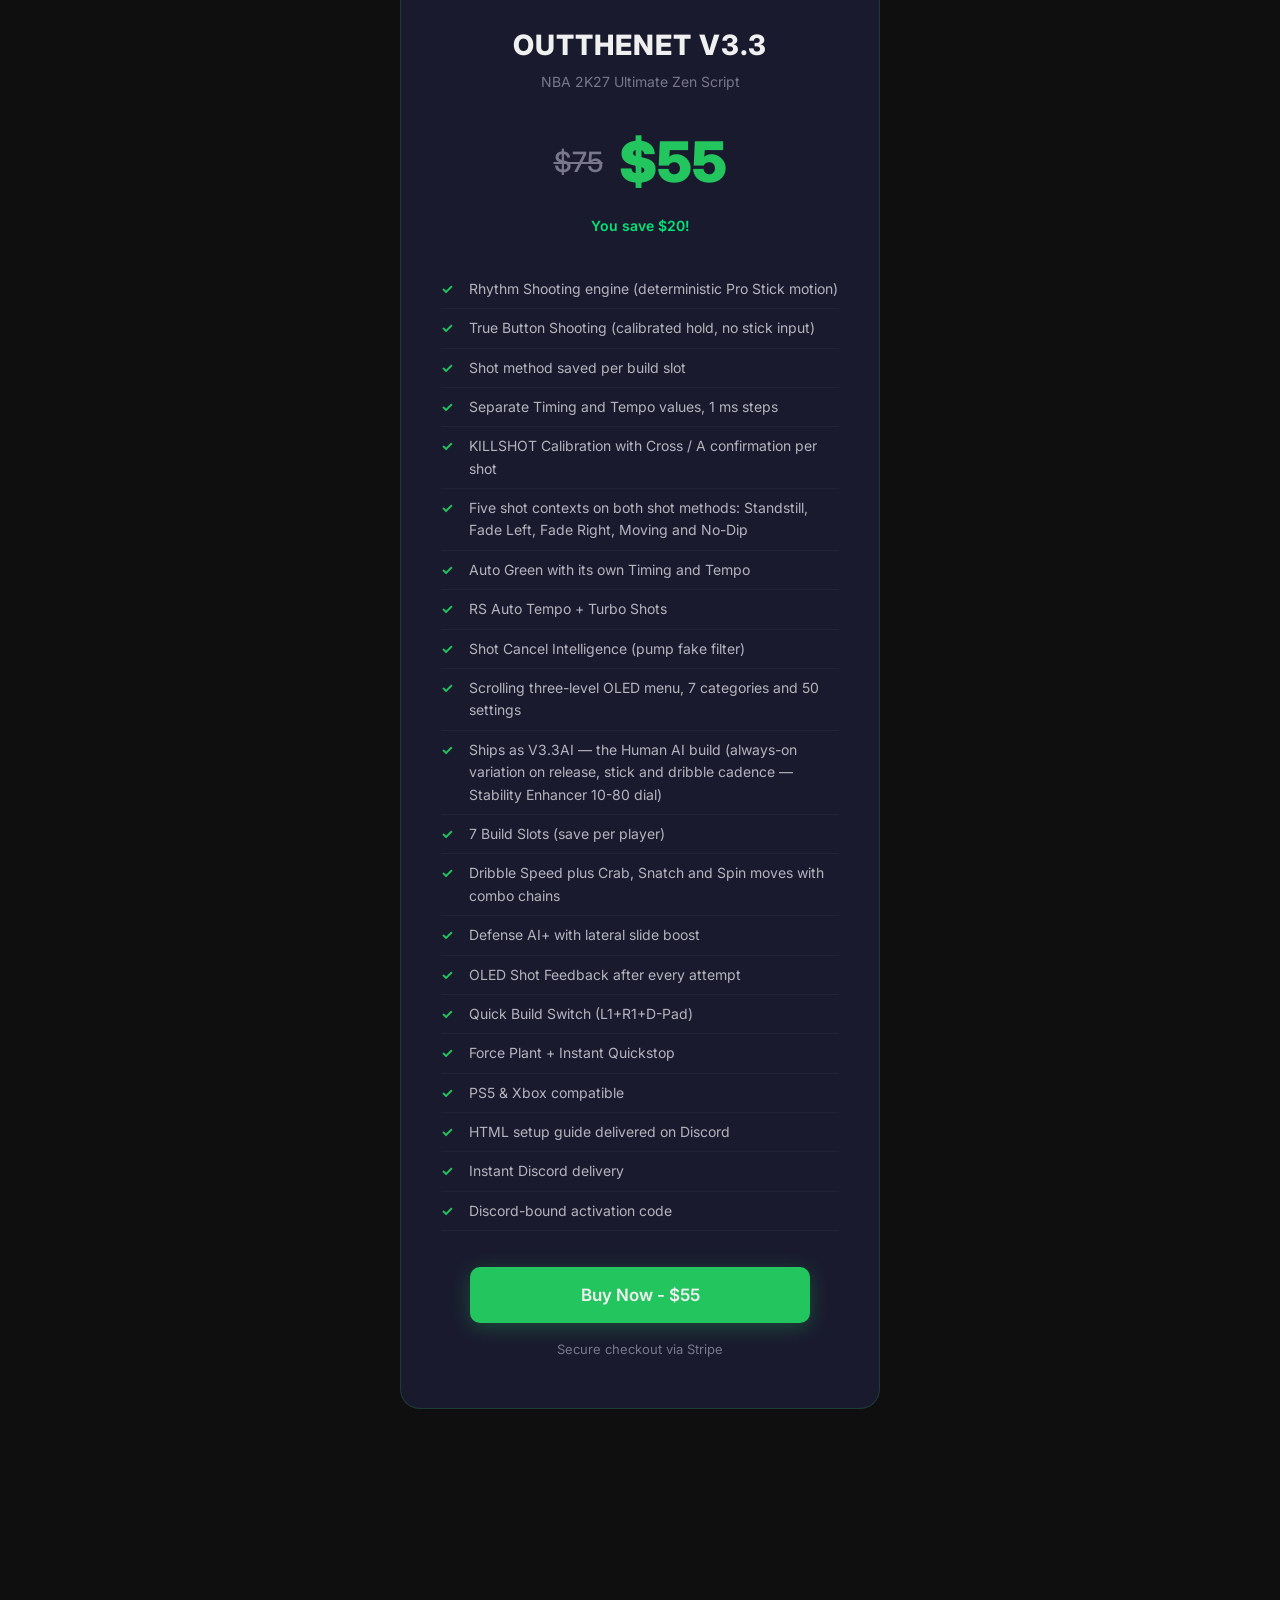
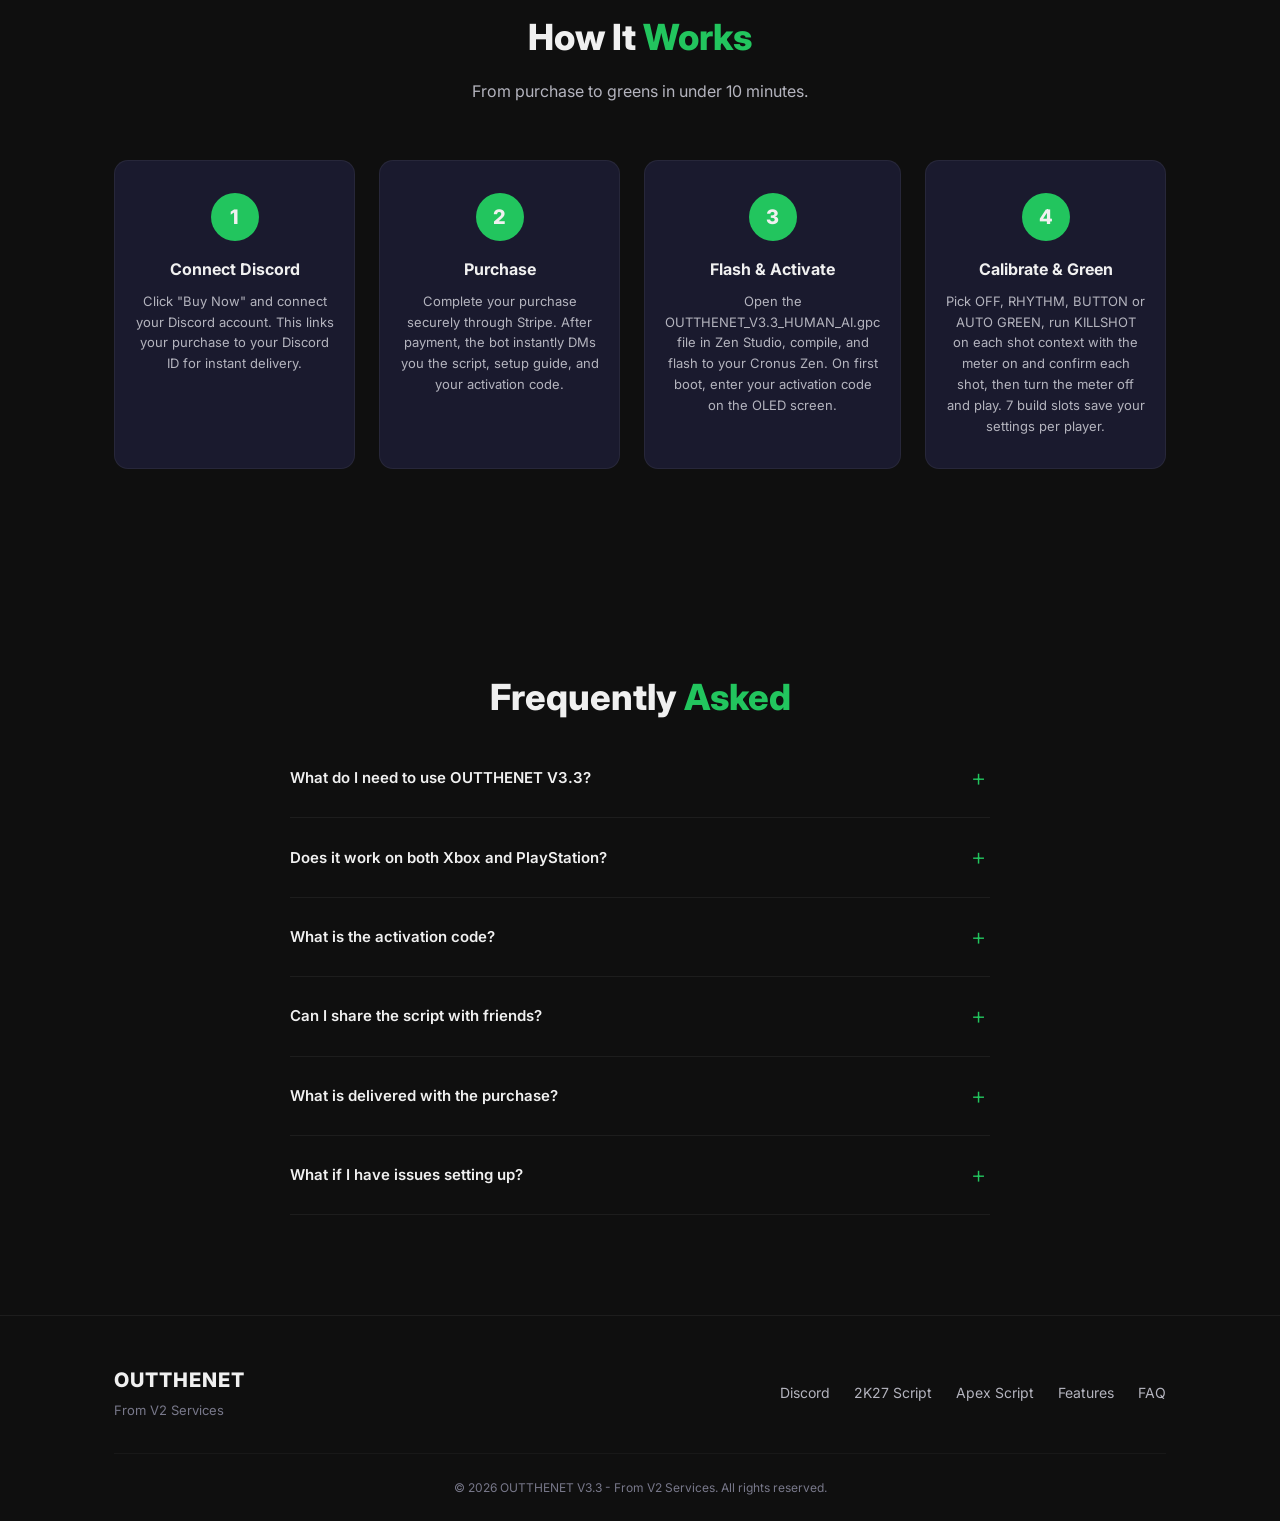
==== commit 68f2eb99: "Site: V3.3 ships HUMAN AI build only (50 settings, V3.3AI file names) Co-Authored-By: XP pxoder <poo" ====
--- a/index.html
+++ b/index.html
@@ -44,7 +44,7 @@
         <div class="hero-content">
             <div class="hero-badge">NBA 2K27 | Cronus Zen</div>
             <h1>OUTTHENET <span class="blue">V3.3</span></h1>
-            <p class="hero-subtitle">Built from the ground up for NBA 2K27. OFF, RHYTHM, BUTTON and AUTO GREEN shot methods, five shot contexts (Standstill, Fade Left, Fade Right, Moving and No-Dip), KILLSHOT calibration you confirm per shot, 7 build slots and a scrolling three-level OLED menu with 7 categories and 49 settings. Dribble Speed and deterministic timing — ships with two builds: clean V3.3 and V3.3AI with an optional Human AI engine (always-on human-feel variation on release timing, stick movement and dribble cadence, tuned by the Stability Enhancer 10-80 dial).</p>
+            <p class="hero-subtitle">Built from the ground up for NBA 2K27. OFF, RHYTHM, BUTTON and AUTO GREEN shot methods, five shot contexts (Standstill, Fade Left, Fade Right, Moving and No-Dip), KILLSHOT calibration you confirm per shot, 7 build slots and a scrolling three-level OLED menu with 7 categories and 50 settings. Ships as V3.3AI — the Human AI build: always-on human-feel variation on release timing, stick movement and dribble cadence, tuned by the Stability Enhancer 10-80 dial.</p>
             <div class="hero-stats">
                 <div class="stat">
                     <span class="stat-number">3</span>
@@ -111,7 +111,7 @@
                 <div class="feature-card">
                     <div class="feature-icon">&#128250;</div>
                     <h3>Scrolling OLED Menu</h3>
-                    <p>Seven categories, 49 settings, nothing more than three steps away. Scroll a list of four rows at a time with a cursor and arrows instead of clicking through one screen per setting. The menu hides whatever does not apply to your shot method and skips straight past it, so you never scroll through settings that do nothing for you. Shot feedback on the OLED after every attempt.</p>
+                    <p>Seven categories, 50 settings, nothing more than three steps away. Scroll a list of four rows at a time with a cursor and arrows instead of clicking through one screen per setting. The menu hides whatever does not apply to your shot method and skips straight past it, so you never scroll through settings that do nothing for you. Shot feedback on the OLED after every attempt.</p>
                 </div>
                 <div class="feature-card">
                     <div class="feature-icon">&#127919;</div>
@@ -125,8 +125,8 @@
                 </div>
                 <div class="feature-card">
                     <div class="feature-icon">&#128290;</div>
-                    <h3>Absolute, Never Random</h3>
-                    <p>No stability values, no jitter, no randomization anywhere in the script. The same setting produces the same input on every single attempt. Dribble Speed is adjustable without adding timing randomness.</p>
+                    <h3>Human AI Engine</h3>
+                    <p>Always-on human-feel variation on release timing, stick movement and dribble cadence, so your inputs never look robotic. Dial the spread with Stability Enhancer (10-80). Dribble Speed is adjustable on top.</p>
                 </div>
                 <div class="feature-card">
                     <div class="feature-icon">&#10024;</div>
@@ -171,8 +171,8 @@
                     <li>Auto Green with its own Timing and Tempo</li>
                     <li>RS Auto Tempo + Turbo Shots</li>
                     <li>Shot Cancel Intelligence (pump fake filter)</li>
-                    <li>Scrolling three-level OLED menu, 7 categories and 49 settings</li>
-                    <li>Two builds in every order: clean V3.3 + V3.3AI (Human AI: always-on variation on release, stick and dribble cadence — Stability Enhancer 10-80 dial)</li>
+                    <li>Scrolling three-level OLED menu, 7 categories and 50 settings</li>
+                    <li>Ships as V3.3AI — the Human AI build (always-on variation on release, stick and dribble cadence — Stability Enhancer 10-80 dial)</li>
                     <li>7 Build Slots (save per player)</li>
                     <li>Dribble Speed plus Crab, Snatch and Spin moves with combo chains</li>
                     <li>Defense AI+ with lateral slide boost</li>
@@ -211,7 +211,7 @@
                 <div class="step">
                     <div class="step-number">3</div>
                     <h3>Flash &amp; Activate</h3>
-                    <p>Open the OUTTHENET_V3.3.gpc file in Zen Studio, compile, and flash to your Cronus Zen. On first boot, enter your activation code on the OLED screen.</p>
+                    <p>Open the OUTTHENET_V3.3_HUMAN_AI.gpc file in Zen Studio, compile, and flash to your Cronus Zen. On first boot, enter your activation code on the OLED screen.</p>
                 </div>
                 <div class="step">
                     <div class="step-number">4</div>
